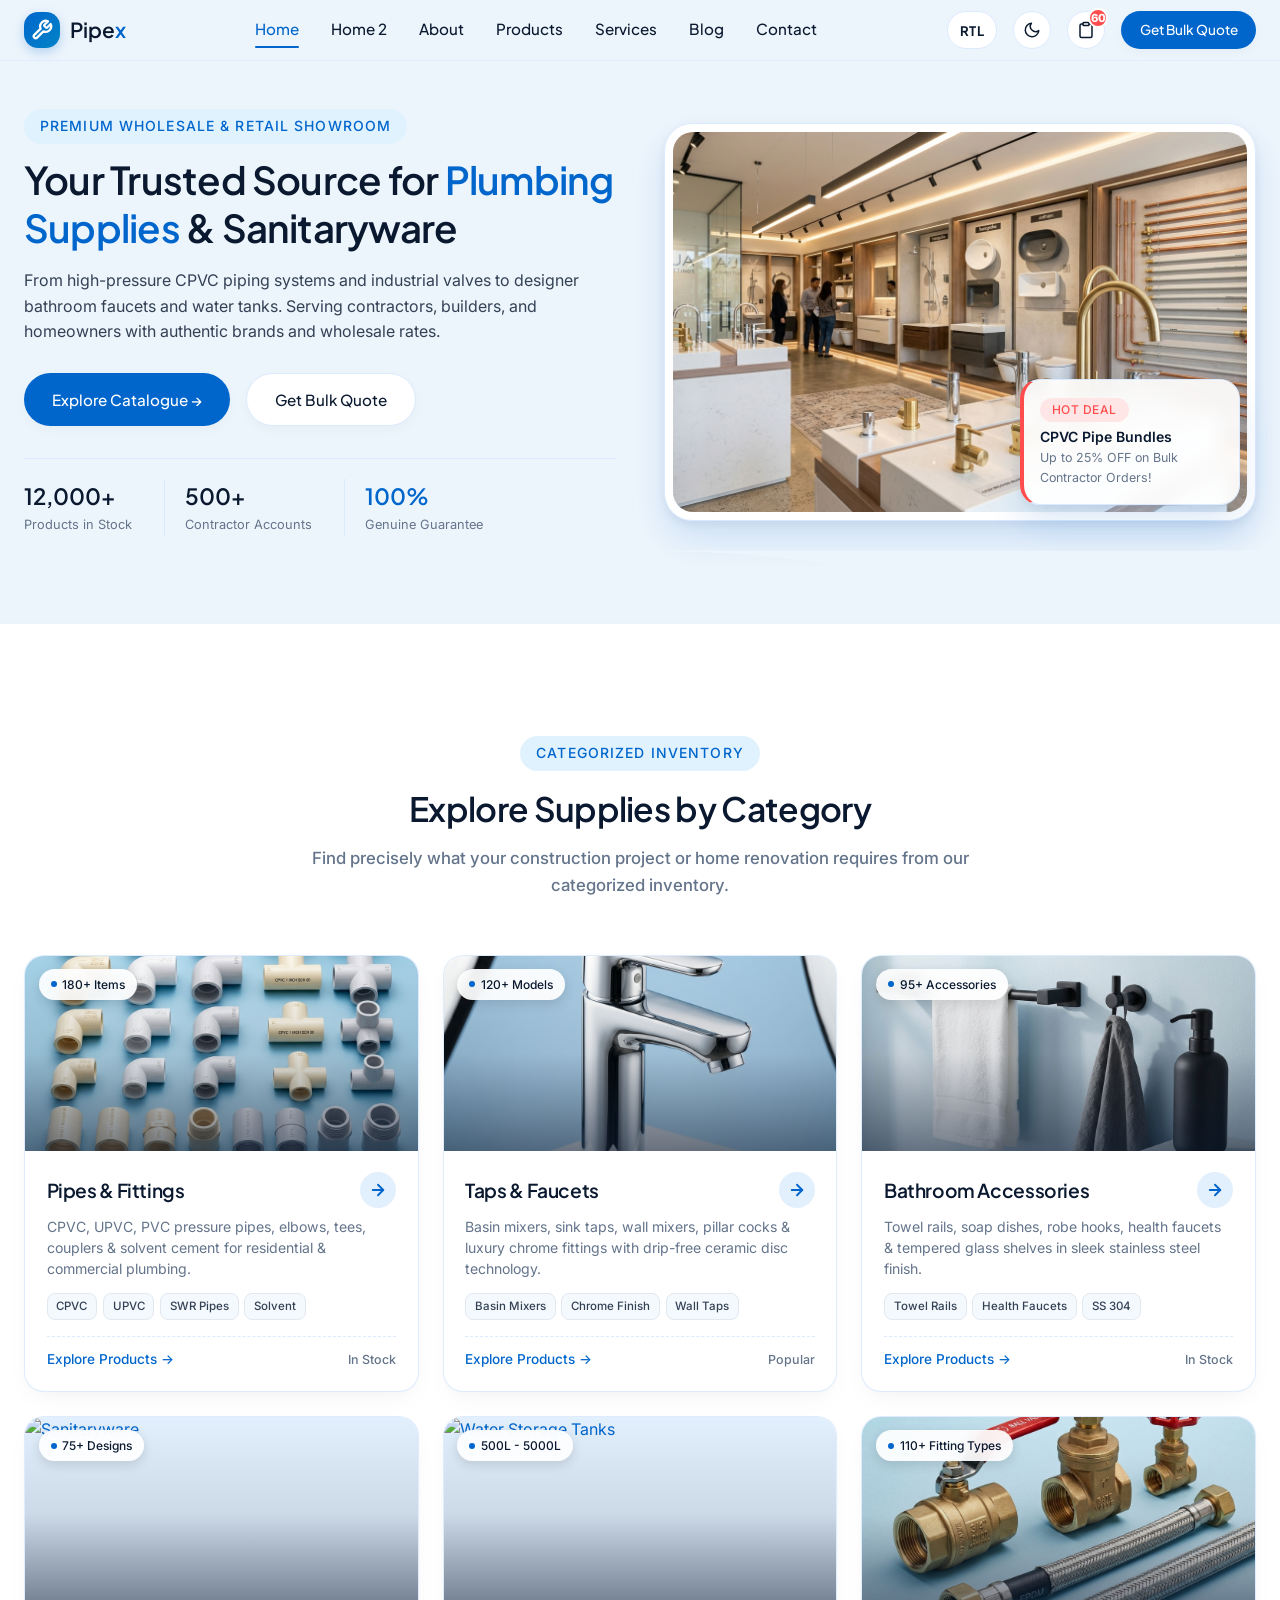
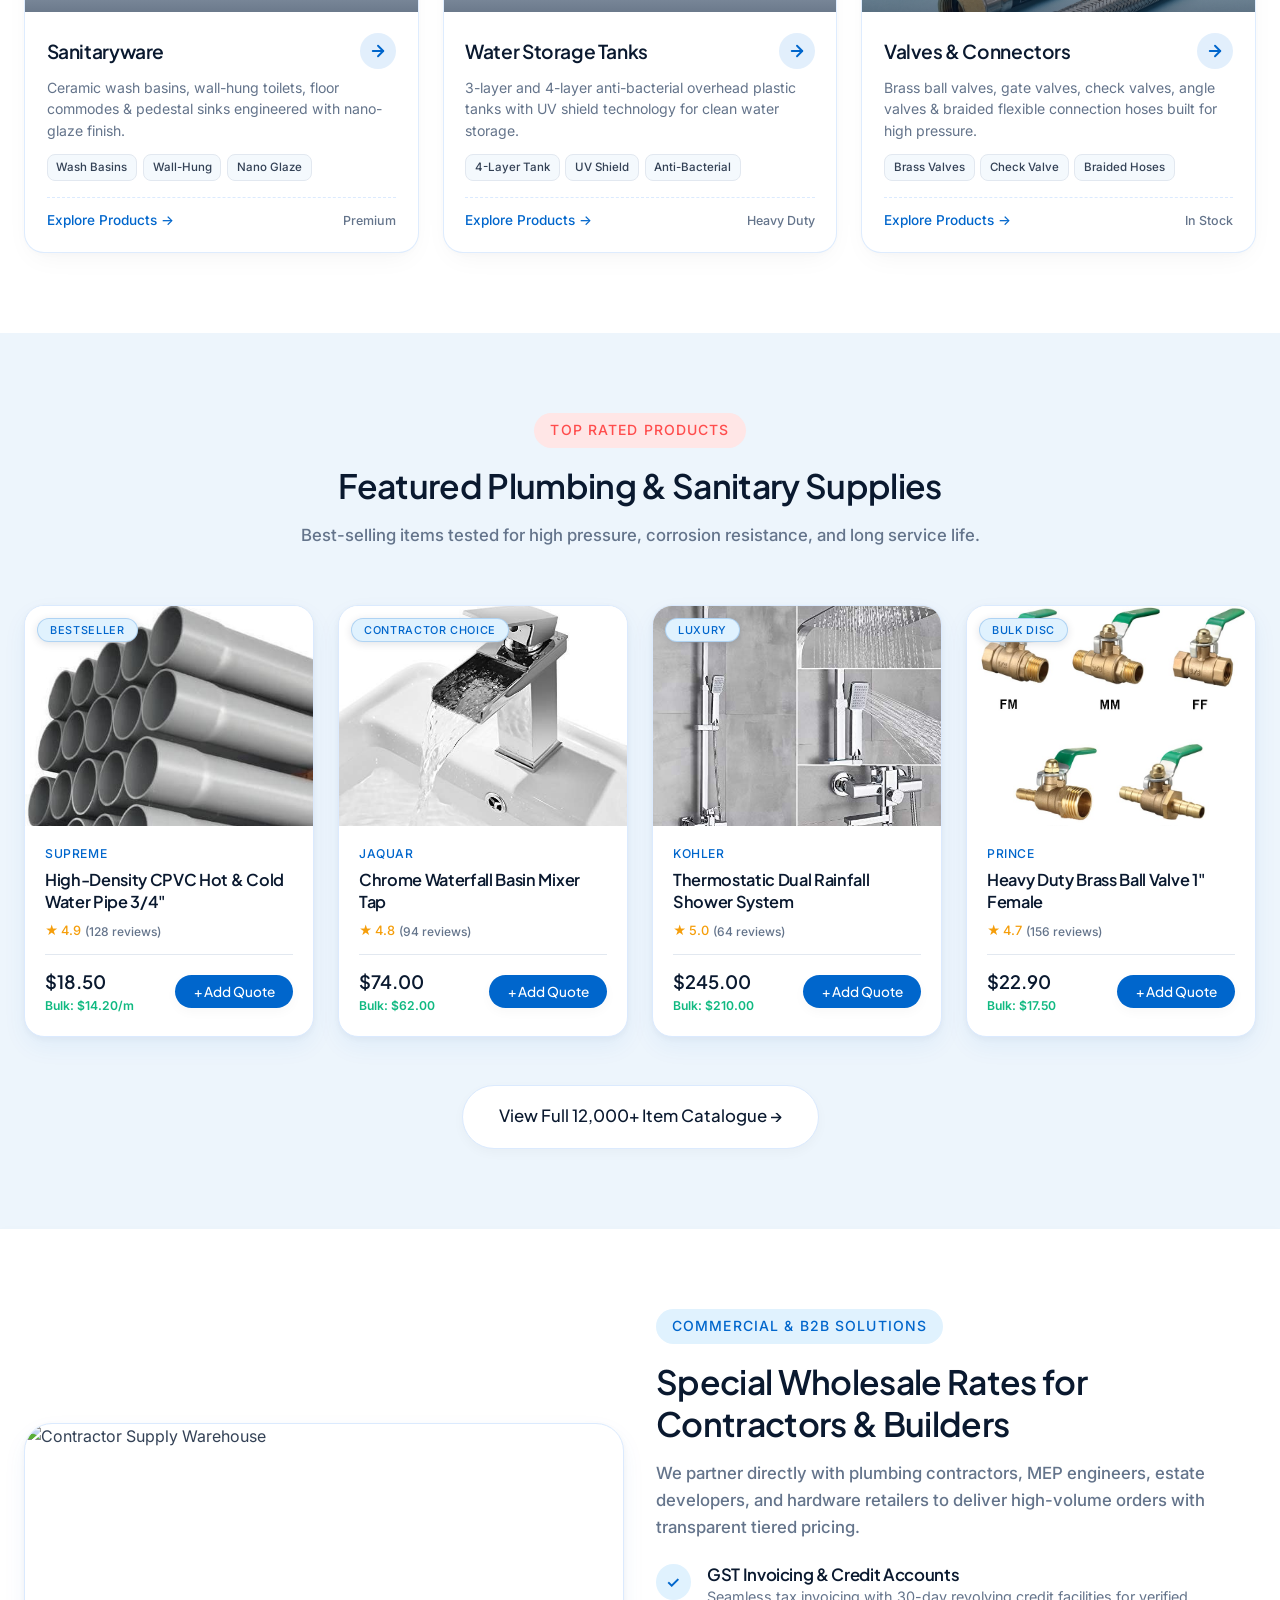
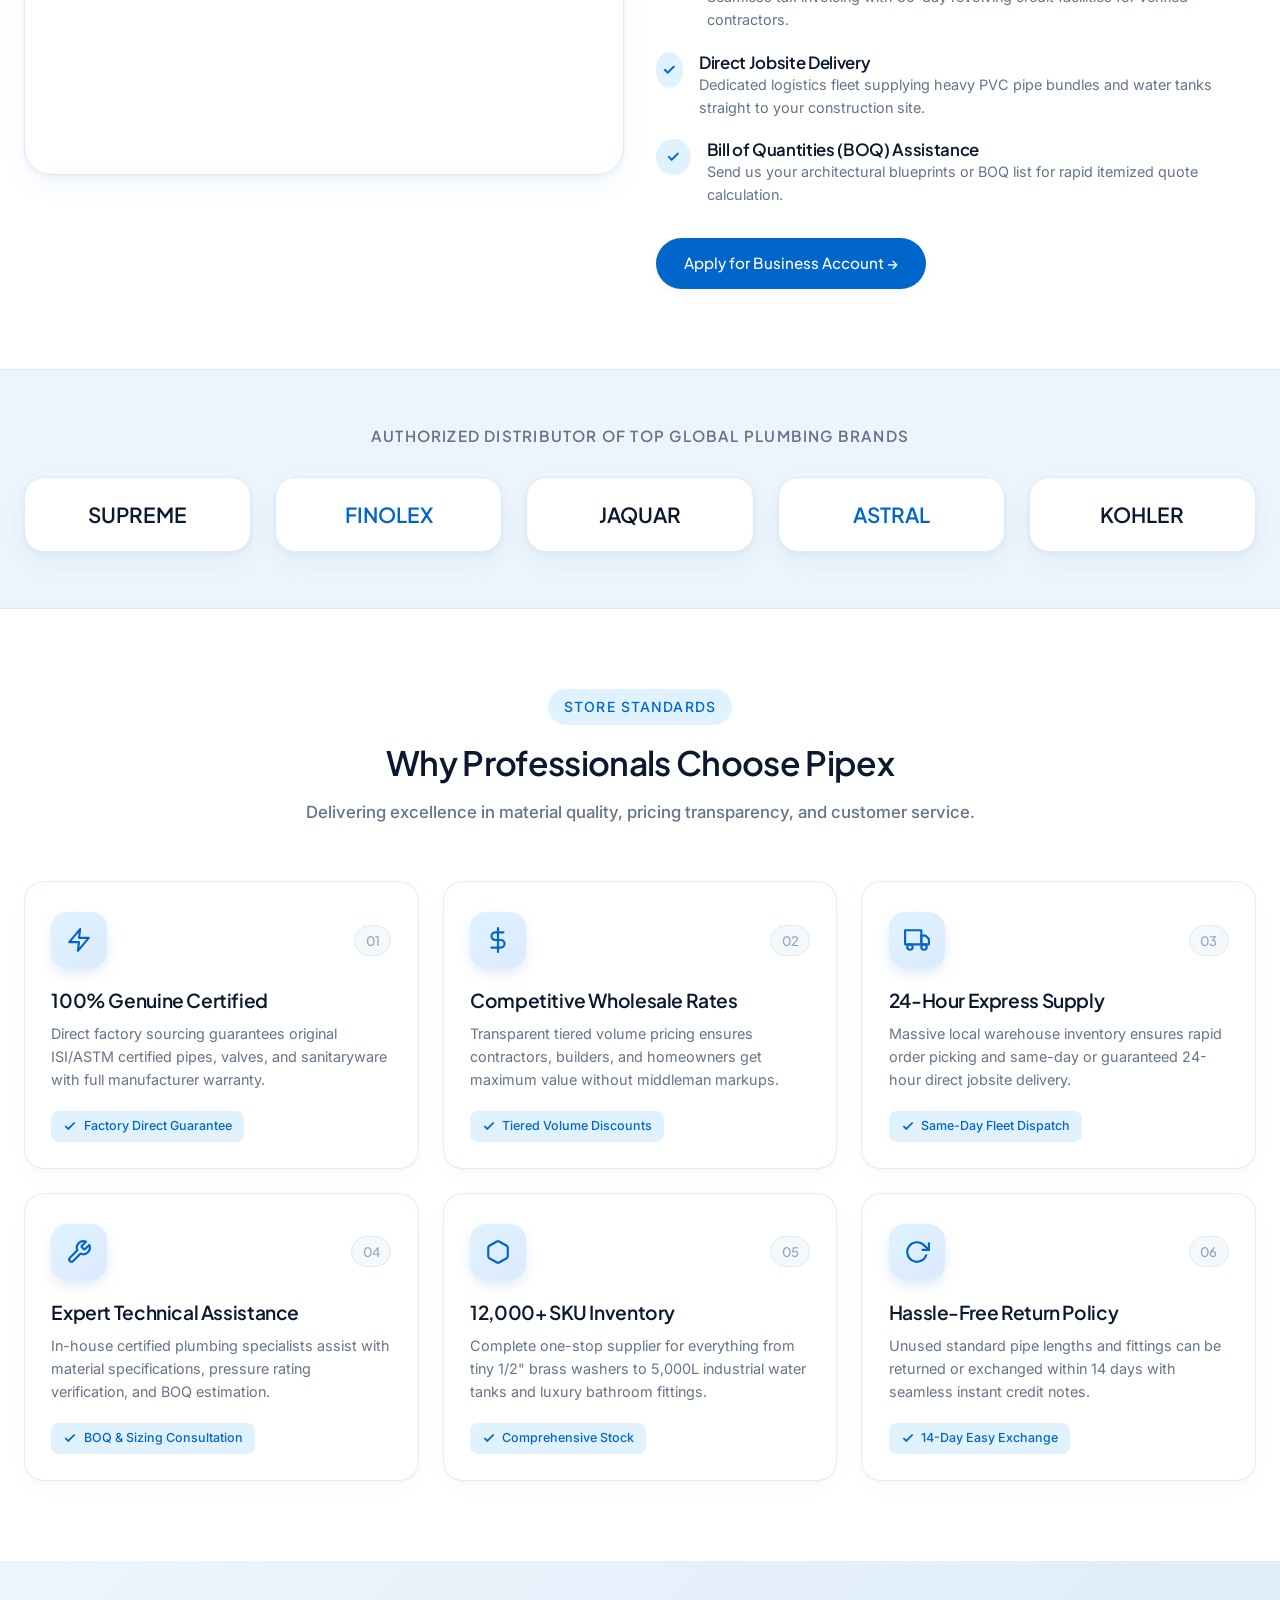
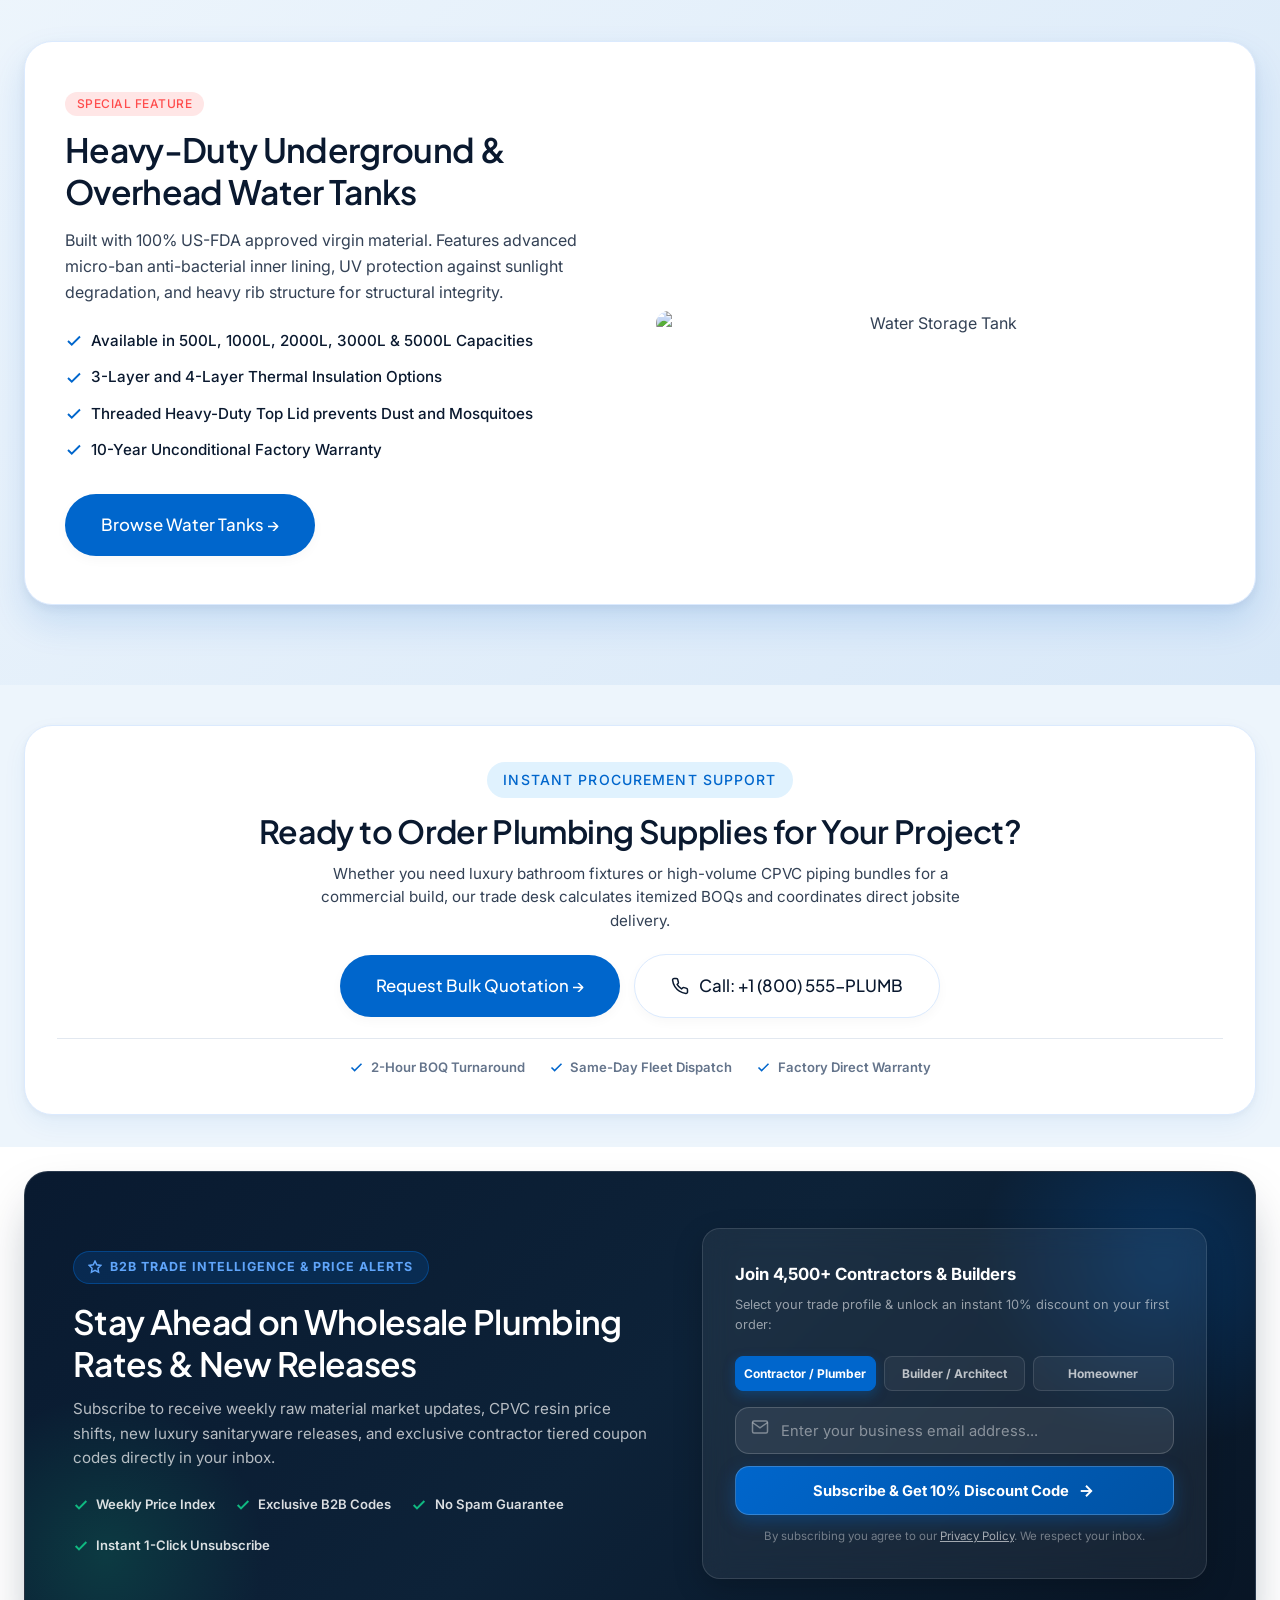
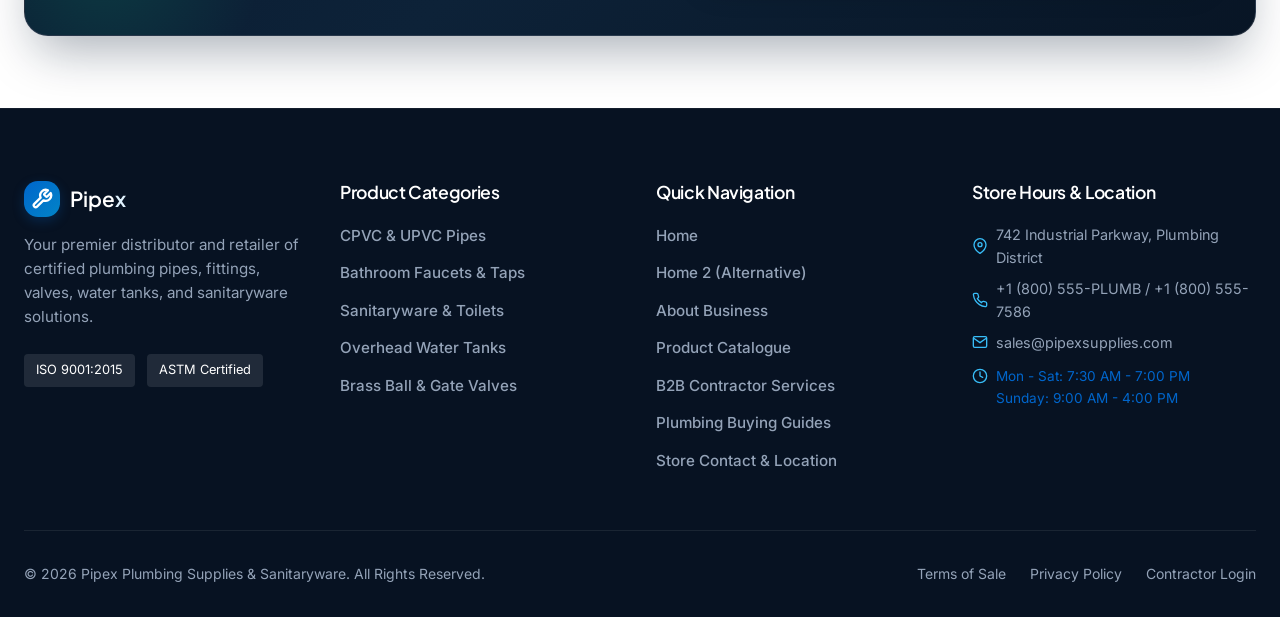
==== index.html @ ec82269e "final commit" ====
<!DOCTYPE html>
<html lang="en">

<head>
  <meta charset="UTF-8">
  <meta name="viewport" content="width=device-width, initial-scale=1.0">
  <title>Pipex | Premium Plumbing Supplies & Sanitary Fittings Store</title>
  <meta name="description"
    content="Leading wholesale and retail store for high-grade PVC/CPVC pipes, brass valves, bathroom taps, luxury sanitaryware, and water tanks. B2B contractor pricing available.">
  <link rel="icon" type="image/svg+xml" href="favicon.svg">
  <link rel="stylesheet" href="css/styles.css">
</head>

<body>

  <!-- Site Header -->
  <header class="site-header">
    <div class="container">
      <div class="header-inner">
        <a href="index.html" class="brand-logo">
          <div class="brand-icon">
            <svg width="22" height="22" viewBox="0 0 24 24" fill="none" stroke="currentColor" stroke-width="2.5"
              stroke-linecap="round" stroke-linejoin="round">
              <path
                d="M14.7 6.3a1 1 0 0 0 0 1.4l1.6 1.6a1 1 0 0 0 1.4 0l3.77-3.77a6 6 0 0 1-7.94 7.94l-6.91 6.91a2.12 2.12 0 0 1-3-3l6.91-6.91a6 6 0 0 1 7.94-7.94l-3.76 3.76z" />
            </svg>
          </div>
          <div>Pipe<span>x</span></div>
        </a>

        <ul class="nav-menu">
          <li><a href="index.html" class="nav-link active">Home</a></li>
          <li><a href="home2.html" class="nav-link">Home 2</a></li>
          <li><a href="about.html" class="nav-link">About</a></li>
          <li><a href="products.html" class="nav-link">Products</a></li>
          <li><a href="services.html" class="nav-link">Services</a></li>
          <li><a href="blog.html" class="nav-link">Blog</a></li>
          <li><a href="contact.html" class="nav-link">Contact</a></li>
        </ul>

        <div class="header-actions">
          <button class="action-btn rtl-toggle" title="Toggle RTL / LTR" aria-label="Toggle Direction">
            <span>RTL</span>
          </button>
          <button class="action-btn theme-toggle" title="Toggle Theme" aria-label="Toggle Dark/Light Mode">
            <svg width="18" height="18" viewBox="0 0 24 24" fill="none" stroke="currentColor" stroke-width="2"
              stroke-linecap="round" stroke-linejoin="round">
              <path d="M21 12.79A9 9 0 1 1 11.21 3 7 7 0 0 0 21 12.79z"></path>
            </svg>
          </button>
          <button class="action-btn cart-trigger" title="View Bulk Quote List">
            <svg width="18" height="18" viewBox="0 0 24 24" fill="none" stroke="currentColor" stroke-width="2"
              stroke-linecap="round" stroke-linejoin="round">
              <path d="M16 4h2a2 2 0 0 1 2 2v14a2 2 0 0 1-2 2H6a2 2 0 0 1-2-2V6a2 2 0 0 1 2-2h2" />
              <rect x="8" y="2" width="8" height="4" rx="1" ry="1" />
            </svg>
            <span class="cart-badge">0</span>
          </button>
          <a href="contact.html" class="btn btn-primary btn-sm">Get Bulk Quote</a>
          <button class="mobile-toggle" aria-label="Toggle Menu">☰</button>
        </div>
      </div>
    </div>
  </header>

  <!-- Mobile Drawer Navigation -->
  <div class="mobile-nav-drawer" id="mobile-drawer">
    <div style="display:flex; justify-content:space-between; align-items:center; margin-bottom: 1.5rem;">
      <a href="index.html" class="brand-logo">
        <div class="brand-icon">
          <svg width="22" height="22" viewBox="0 0 24 24" fill="none" stroke="currentColor" stroke-width="2.5"
            stroke-linecap="round" stroke-linejoin="round">
            <path
              d="M14.7 6.3a1 1 0 0 0 0 1.4l1.6 1.6a1 1 0 0 0 1.4 0l3.77-3.77a6 6 0 0 1-7.94 7.94l-6.91 6.91a2.12 2.12 0 0 1-3-3l6.91-6.91a6 6 0 0 1 7.94-7.94l-3.76 3.76z" />
          </svg>
        </div>
        <div>Pipe<span>x</span></div>
      </a>
      <button id="mobile-drawer-close" style="font-size: 1.5rem; color: var(--text-primary);">✕</button>
    </div>

    <!-- Mobile Drawer Actions: Cart & Bulk Quote CTA -->
    <div
      style="display:flex; flex-direction:column; gap:0.75rem; margin-bottom:1.5rem; padding-bottom:1.25rem; border-bottom:1px solid var(--border-color);">
      <button class="action-btn cart-trigger"
        style="width:100%; border-radius: var(--radius-md); height: 44px; display:flex; align-items:center; justify-content:center; gap:0.6rem; font-weight:700; background:var(--bg-surface-alt); border:1px solid var(--border-color); color:var(--text-primary);"
        title="View Bulk Quote List">
        <svg width="18" height="18" viewBox="0 0 24 24" fill="none" stroke="currentColor" stroke-width="2"
          stroke-linecap="round" stroke-linejoin="round">
          <path d="M16 4h2a2 2 0 0 1 2 2v14a2 2 0 0 1-2 2H6a2 2 0 0 1-2-2V6a2 2 0 0 1 2-2h2" />
          <rect x="8" y="2" width="8" height="4" rx="1" ry="1" />
        </svg>
        <span>Bulk Quote List</span>
        <span class="cart-badge" style="position:relative; top:auto; right:auto;">0</span>
      </button>
      <a href="contact.html" class="btn btn-primary" style="width:100%; text-align:center;">Get Bulk Quote</a>
    </div>

    <ul style="list-style:none; display:flex; flex-direction:column; gap: 1.25rem;">
      <li><a href="index.html" style="font-weight:700; color:var(--accent-blue); font-size: 1.1rem;">Home</a></li>
      <li><a href="home2.html" style="font-weight:600; color:var(--text-primary); font-size: 1.1rem;">Home 2</a></li>
      <li><a href="about.html" style="font-weight:600; color:var(--text-primary); font-size: 1.1rem;">About</a></li>
      <li><a href="products.html" style="font-weight:600; color:var(--text-primary); font-size: 1.1rem;">Products</a>
      </li>
      <li><a href="services.html" style="font-weight:600; color:var(--text-primary); font-size: 1.1rem;">Services</a>
      </li>
      <li><a href="blog.html" style="font-weight:600; color:var(--text-primary); font-size: 1.1rem;">Blog</a></li>
      <li><a href="contact.html" style="font-weight:600; color:var(--text-primary); font-size: 1.1rem;">Contact</a></li>
    </ul>
  </div>

  <main>
    <!-- SECTION 1: Professional Hero Section -->
    <section class="section-canvas section-padding hero-section" style="padding-top: 3rem; padding-bottom: 5.5rem;">
      <div class="container">
        <div class="grid grid-2 hero-grid items-center" style="gap: 3rem;">
          <div>
            <div class="section-subtitle" style="margin-bottom: 0.75rem;">
              Premium Wholesale & Retail Showroom
            </div>
            <h1 class="hero-title" style="margin-bottom: 1rem; color: var(--text-primary);">
              Your Trusted Source for <span style="color: var(--accent-blue);">Plumbing Supplies</span> & Sanitaryware
            </h1>
            <p class="hero-desc" style="margin-bottom: 1.75rem;">
              From high-pressure CPVC piping systems and industrial valves to designer bathroom faucets and water tanks.
              Serving contractors, builders, and homeowners with authentic brands and wholesale rates.
            </p>
            <div class="hero-actions flex gap-2 flex-wrap" style="margin-bottom: 2rem;">
              <a href="products.html" class="btn btn-primary">Explore Catalogue →</a>
              <a href="contact.html" class="btn btn-secondary">Get Bulk Quote</a>
            </div>
            <div class="flex gap-4"
              style="border-top: 1px solid var(--border-color); padding-top: 1.25rem; flex-wrap: wrap; align-items: flex-start;">
              <div>
                <div
                  style="font-family:var(--font-heading); font-size: 1.4rem; font-weight:800; color: var(--text-primary);">
                  12,000+</div>
                <div style="font-size: 0.8rem; color: var(--text-muted);">Products in Stock</div>
              </div>
              <div style="border-left: 1px solid var(--border-color); padding-left: 1.25rem;">
                <div
                  style="font-family:var(--font-heading); font-size: 1.4rem; font-weight:800; color: var(--text-primary);">
                  500+</div>
                <div style="font-size: 0.8rem; color: var(--text-muted);">Contractor Accounts</div>
              </div>
              <div style="border-left: 1px solid var(--border-color); padding-left: 1.25rem;">
                <div
                  style="font-family:var(--font-heading); font-size: 1.4rem; font-weight:800; color: var(--accent-blue);">
                  100%</div>
                <div style="font-size: 0.8rem; color: var(--text-muted);">Genuine Guarantee</div>
              </div>
            </div>
          </div>

          <div style="position:relative;">
            <div class="card"
              style="padding: 0.5rem; border-radius: var(--radius-xl); overflow:hidden; background: var(--bg-surface); box-shadow: var(--shadow-hover);">
              <img src="assets/images/hero_plumbing_showroom.jpg" alt="Premium Plumbing Supplies and Sanitary Showroom"
                style="border-radius: var(--radius-lg); width:100%; height: 380px; object-fit:cover;" />
            </div>
            <div class="card hero-deal-card"
              style="position:absolute; bottom: 1rem; right: 1rem; padding: 1rem; border-radius: var(--radius-lg); background: rgba(255, 255, 255, 0.92); backdrop-filter: blur(8px); max-width: 220px; box-shadow: var(--shadow-hover); border-left: 4px solid var(--accent-red);">
              <div class="badge badge-red" style="margin-bottom:0.25rem;">HOT DEAL</div>
              <div style="font-weight:800; font-size:0.88rem; color:var(--text-primary);">CPVC Pipe Bundles</div>
              <div style="font-size:0.78rem; color:var(--text-muted);">Up to 25% OFF on Bulk Contractor Orders!</div>
            </div>
          </div>
        </div>
      </div>
    </section>

    <!-- SECTION 2: Product Categories Grid -->
    <section class="section-white section-padding">
      <div class="wave-top">
        <svg viewBox="0 0 1200 120" preserveAspectRatio="none">
          <path
            d="M321.39,56.44c58-10.79,114.16-30.13,172-41.86,82.39-16.72,168.19-17.73,250.45-.39C823.78,31,906.67,72,985.66,92.83c70.05,18.48,146.53,26.09,214.34,3V0H0V27.35A600.21,600.21,0,0,0,321.39,56.44Z"
            fill="#edf5fc"></path>
        </svg>
      </div>

      <div class="container" style="padding-top: 2rem;">
        <div class="section-header">
          <div class="section-subtitle">Categorized Inventory</div>
          <h2 class="section-title">Explore Supplies by Category</h2>
          <p class="section-desc">Find precisely what your construction project or home renovation requires from our
            categorized inventory.</p>
        </div>

        <div class="grid grid-3 gap-3">
          <!-- Card 1: Pipes & Fittings -->
          <a href="products.html?category=pipes-fittings" class="category-card">
            <div class="category-img-box">
              <span class="category-badge"><span class="category-badge-dot"></span> 180+ Items</span>
              <img src="assets/images/cat_pipes_fittings.jpg" alt="Pipes & Fittings" />
              <div class="category-img-overlay"></div>
            </div>
            <div class="category-body">
              <div class="category-header-row">
                <h3 class="category-title">Pipes & Fittings</h3>
                <div class="category-action-btn">
                  <svg width="18" height="18" viewBox="0 0 24 24" fill="none" stroke="currentColor" stroke-width="2.5"
                    stroke-linecap="round" stroke-linejoin="round">
                    <line x1="5" y1="12" x2="19" y2="12"></line>
                    <polyline points="12 5 19 12 12 19"></polyline>
                  </svg>
                </div>
              </div>
              <p class="category-count">CPVC, UPVC, PVC pressure pipes, elbows, tees, couplers & solvent cement for
                residential & commercial plumbing.</p>
              <div class="category-tags">
                <span class="cat-tag">CPVC</span>
                <span class="cat-tag">UPVC</span>
                <span class="cat-tag">SWR Pipes</span>
                <span class="cat-tag">Solvent</span>
              </div>
              <div class="category-footer">
                <span class="cta-text">Explore Products &rarr;</span>
                <span style="font-weight: 500; font-size: 0.78rem; color: var(--text-muted);">In Stock</span>
              </div>
            </div>
          </a>

          <!-- Card 2: Taps & Faucets -->
          <a href="products.html?category=taps-faucets" class="category-card">
            <div class="category-img-box">
              <span class="category-badge"><span class="category-badge-dot"></span> 120+ Models</span>
              <img src="assets/images/cat_taps_faucets.jpg" alt="Taps & Faucets" />
              <div class="category-img-overlay"></div>
            </div>
            <div class="category-body">
              <div class="category-header-row">
                <h3 class="category-title">Taps & Faucets</h3>
                <div class="category-action-btn">
                  <svg width="18" height="18" viewBox="0 0 24 24" fill="none" stroke="currentColor" stroke-width="2.5"
                    stroke-linecap="round" stroke-linejoin="round">
                    <line x1="5" y1="12" x2="19" y2="12"></line>
                    <polyline points="12 5 19 12 12 19"></polyline>
                  </svg>
                </div>
              </div>
              <p class="category-count">Basin mixers, sink taps, wall mixers, pillar cocks & luxury chrome fittings with
                drip-free ceramic disc technology.</p>
              <div class="category-tags">
                <span class="cat-tag">Basin Mixers</span>
                <span class="cat-tag">Chrome Finish</span>
                <span class="cat-tag">Wall Taps</span>
              </div>
              <div class="category-footer">
                <span class="cta-text">Explore Products &rarr;</span>
                <span style="font-weight: 500; font-size: 0.78rem; color: var(--text-muted);">Popular</span>
              </div>
            </div>
          </a>

          <!-- Card 3: Bathroom Accessories -->
          <a href="products.html?category=bathroom-accessories" class="category-card">
            <div class="category-img-box">
              <span class="category-badge"><span class="category-badge-dot"></span> 95+ Accessories</span>
              <img src="assets/images/cat_bathroom_accessories.jpg" alt="Bathroom Accessories" />
              <div class="category-img-overlay"></div>
            </div>
            <div class="category-body">
              <div class="category-header-row">
                <h3 class="category-title">Bathroom Accessories</h3>
                <div class="category-action-btn">
                  <svg width="18" height="18" viewBox="0 0 24 24" fill="none" stroke="currentColor" stroke-width="2.5"
                    stroke-linecap="round" stroke-linejoin="round">
                    <line x1="5" y1="12" x2="19" y2="12"></line>
                    <polyline points="12 5 19 12 12 19"></polyline>
                  </svg>
                </div>
              </div>
              <p class="category-count">Towel rails, soap dishes, robe hooks, health faucets & tempered glass shelves in
                sleek stainless steel finish.</p>
              <div class="category-tags">
                <span class="cat-tag">Towel Rails</span>
                <span class="cat-tag">Health Faucets</span>
                <span class="cat-tag">SS 304</span>
              </div>
              <div class="category-footer">
                <span class="cta-text">Explore Products &rarr;</span>
                <span style="font-weight: 500; font-size: 0.78rem; color: var(--text-muted);">In Stock</span>
              </div>
            </div>
          </a>

          <!-- Card 4: Sanitaryware -->
          <a href="products.html?category=sanitaryware" class="category-card">
            <div class="category-img-box">
              <span class="category-badge"><span class="category-badge-dot"></span> 75+ Designs</span>
              <img src="https://images.unsplash.com/photo-1584622650111-993a426fbf0a?auto=format&fit=crop&w=600&q=80"
                alt="Sanitaryware" />
              <div class="category-img-overlay"></div>
            </div>
            <div class="category-body">
              <div class="category-header-row">
                <h3 class="category-title">Sanitaryware</h3>
                <div class="category-action-btn">
                  <svg width="18" height="18" viewBox="0 0 24 24" fill="none" stroke="currentColor" stroke-width="2.5"
                    stroke-linecap="round" stroke-linejoin="round">
                    <line x1="5" y1="12" x2="19" y2="12"></line>
                    <polyline points="12 5 19 12 12 19"></polyline>
                  </svg>
                </div>
              </div>
              <p class="category-count">Ceramic wash basins, wall-hung toilets, floor commodes & pedestal sinks
                engineered with nano-glaze finish.</p>
              <div class="category-tags">
                <span class="cat-tag">Wash Basins</span>
                <span class="cat-tag">Wall-Hung</span>
                <span class="cat-tag">Nano Glaze</span>
              </div>
              <div class="category-footer">
                <span class="cta-text">Explore Products &rarr;</span>
                <span style="font-weight: 500; font-size: 0.78rem; color: var(--text-muted);">Premium</span>
              </div>
            </div>
          </a>

          <!-- Card 5: Water Storage Tanks -->
          <a href="products.html?category=water-storage" class="category-card">
            <div class="category-img-box">
              <span class="category-badge"><span class="category-badge-dot"></span> 500L - 5000L</span>
              <img src="https://images.unsplash.com/photo-1542013936693-884638332954?auto=format&fit=crop&w=600&q=80"
                alt="Water Storage Tanks" />
              <div class="category-img-overlay"></div>
            </div>
            <div class="category-body">
              <div class="category-header-row">
                <h3 class="category-title">Water Storage Tanks</h3>
                <div class="category-action-btn">
                  <svg width="18" height="18" viewBox="0 0 24 24" fill="none" stroke="currentColor" stroke-width="2.5"
                    stroke-linecap="round" stroke-linejoin="round">
                    <line x1="5" y1="12" x2="19" y2="12"></line>
                    <polyline points="12 5 19 12 12 19"></polyline>
                  </svg>
                </div>
              </div>
              <p class="category-count">3-layer and 4-layer anti-bacterial overhead plastic tanks with UV shield
                technology for clean water storage.</p>
              <div class="category-tags">
                <span class="cat-tag">4-Layer Tank</span>
                <span class="cat-tag">UV Shield</span>
                <span class="cat-tag">Anti-Bacterial</span>
              </div>
              <div class="category-footer">
                <span class="cta-text">Explore Products &rarr;</span>
                <span style="font-weight: 500; font-size: 0.78rem; color: var(--text-muted);">Heavy Duty</span>
              </div>
            </div>
          </a>

          <!-- Card 6: Valves & Connectors -->
          <a href="products.html?category=valves-connectors" class="category-card">
            <div class="category-img-box">
              <span class="category-badge"><span class="category-badge-dot"></span> 110+ Fitting Types</span>
              <img src="assets/images/cat_valves_connectors.jpg" alt="Valves & Connectors" />
              <div class="category-img-overlay"></div>
            </div>
            <div class="category-body">
              <div class="category-header-row">
                <h3 class="category-title">Valves & Connectors</h3>
                <div class="category-action-btn">
                  <svg width="18" height="18" viewBox="0 0 24 24" fill="none" stroke="currentColor" stroke-width="2.5"
                    stroke-linecap="round" stroke-linejoin="round">
                    <line x1="5" y1="12" x2="19" y2="12"></line>
                    <polyline points="12 5 19 12 12 19"></polyline>
                  </svg>
                </div>
              </div>
              <p class="category-count">Brass ball valves, gate valves, check valves, angle valves & braided flexible
                connection hoses built for high pressure.</p>
              <div class="category-tags">
                <span class="cat-tag">Brass Valves</span>
                <span class="cat-tag">Check Valve</span>
                <span class="cat-tag">Braided Hoses</span>
              </div>
              <div class="category-footer">
                <span class="cta-text">Explore Products &rarr;</span>
                <span style="font-weight: 500; font-size: 0.78rem; color: var(--text-muted);">In Stock</span>
              </div>
            </div>
          </a>
        </div>
      </div>
    </section>

    <!-- SECTION 3: Featured Products Section -->
    <section class="section-canvas section-padding">
      <div class="container">
        <div class="section-header">
          <div class="section-subtitle section-subtitle-red">Top Rated Products</div>
          <h2 class="section-title">Featured Plumbing & Sanitary Supplies</h2>
          <p class="section-desc">Best-selling items tested for high pressure, corrosion resistance, and long service
            life.</p>
        </div>

        <div class="grid grid-4 gap-3">
          <!-- Card 1 -->
          <div class="product-card">
            <div class="product-img-wrap">
              <div class="product-badges">
                <span class="badge badge-secondary">Bestseller</span>
              </div>
              <img src="assets/images/High-Density CPVC Hot & Cold Water Pipe.jpg"
                alt="High-Density CPVC Hot & Cold Water Pipe" />
              <div class="product-actions-floating">
                <button class="action-btn" onclick="openQuickView('prod-001')" title="Quick View"
                  aria-label="Quick View">
                  <svg width="18" height="18" viewBox="0 0 24 24" fill="none" stroke="currentColor" stroke-width="2"
                    stroke-linecap="round" stroke-linejoin="round">
                    <path d="M1 12s4-8 11-8 11 8 11 8-4 8-11 8-11-8-11-8z" />
                    <circle cx="12" cy="12" r="3" />
                  </svg>
                </button>
              </div>
            </div>
            <div class="product-content">
              <div class="product-brand">Supreme</div>
              <h4 class="product-name">High-Density CPVC Hot & Cold Water Pipe 3/4"</h4>
              <div class="product-rating">★ 4.9 <span style="color:var(--text-muted); font-size:0.75rem;">(128
                  reviews)</span></div>
              <div class="product-price-wrap">
                <div class="product-price">
                  <span class="price-main">$18.50</span>
                  <span class="price-bulk">Bulk: $14.20/m</span>
                </div>
                <button class="btn btn-primary btn-sm" onclick="addToQuoteCart('prod-001', 10)">+ Add Quote</button>
              </div>
            </div>
          </div>

          <!-- Card 2 -->
          <div class="product-card">
            <div class="product-img-wrap">
              <div class="product-badges">
                <span class="badge badge-secondary">Contractor Choice</span>
              </div>
              <img src="assets/images/Chrome Waterfall Basin Mixer Tap.jpg" alt="Basin Faucet" />
              <div class="product-actions-floating">
                <button class="action-btn" onclick="openQuickView('prod-002')" title="Quick View"
                  aria-label="Quick View">
                  <svg width="18" height="18" viewBox="0 0 24 24" fill="none" stroke="currentColor" stroke-width="2"
                    stroke-linecap="round" stroke-linejoin="round">
                    <path d="M1 12s4-8 11-8 11 8 11 8-4 8-11 8-11-8-11-8z" />
                    <circle cx="12" cy="12" r="3" />
                  </svg>
                </button>
              </div>
            </div>
            <div class="product-content">
              <div class="product-brand">Jaquar</div>
              <h4 class="product-name">Chrome Waterfall Basin Mixer Tap</h4>
              <div class="product-rating">★ 4.8 <span style="color:var(--text-muted); font-size:0.75rem;">(94
                  reviews)</span></div>
              <div class="product-price-wrap">
                <div class="product-price">
                  <span class="price-main">$74.00</span>
                  <span class="price-bulk">Bulk: $62.00</span>
                </div>
                <button class="btn btn-primary btn-sm" onclick="addToQuoteCart('prod-002', 1)">+ Add Quote</button>
              </div>
            </div>
          </div>

          <!-- Card 3 -->
          <div class="product-card">
            <div class="product-img-wrap">
              <div class="product-badges">
                <span class="badge badge-secondary">Luxury</span>
              </div>
              <img src="assets/images/Thermostatic Dual Rainfall Shower System.jpg" alt="Shower System" />
              <div class="product-actions-floating">
                <button class="action-btn" onclick="openQuickView('prod-003')" title="Quick View"
                  aria-label="Quick View">
                  <svg width="18" height="18" viewBox="0 0 24 24" fill="none" stroke="currentColor" stroke-width="2"
                    stroke-linecap="round" stroke-linejoin="round">
                    <path d="M1 12s4-8 11-8 11 8 11 8-4 8-11 8-11-8-11-8z" />
                    <circle cx="12" cy="12" r="3" />
                  </svg>
                </button>
              </div>
            </div>
            <div class="product-content">
              <div class="product-brand">Kohler</div>
              <h4 class="product-name">Thermostatic Dual Rainfall Shower System</h4>
              <div class="product-rating">★ 5.0 <span style="color:var(--text-muted); font-size:0.75rem;">(64
                  reviews)</span></div>
              <div class="product-price-wrap">
                <div class="product-price">
                  <span class="price-main">$245.00</span>
                  <span class="price-bulk">Bulk: $210.00</span>
                </div>
                <button class="btn btn-primary btn-sm" onclick="addToQuoteCart('prod-003', 1)">+ Add Quote</button>
              </div>
            </div>
          </div>

          <!-- Card 4 -->
          <div class="product-card">
            <div class="product-img-wrap">
              <div class="product-badges">
                <span class="badge badge-secondary">Bulk Disc</span>
              </div>
              <img src="assets/images/Heavy Duty Brass Ball Valve 1 Female Thread.jpg" alt="Brass Valve" />
              <div class="product-actions-floating">
                <button class="action-btn" onclick="openQuickView('prod-004')" title="Quick View"
                  aria-label="Quick View">
                  <svg width="18" height="18" viewBox="0 0 24 24" fill="none" stroke="currentColor" stroke-width="2"
                    stroke-linecap="round" stroke-linejoin="round">
                    <path d="M1 12s4-8 11-8 11 8 11 8-4 8-11 8-11-8-11-8z" />
                    <circle cx="12" cy="12" r="3" />
                  </svg>
                </button>
              </div>
            </div>
            <div class="product-content">
              <div class="product-brand">Prince</div>
              <h4 class="product-name">Heavy Duty Brass Ball Valve 1" Female</h4>
              <div class="product-rating">★ 4.7 <span style="color:var(--text-muted); font-size:0.75rem;">(156
                  reviews)</span></div>
              <div class="product-price-wrap">
                <div class="product-price">
                  <span class="price-main">$22.90</span>
                  <span class="price-bulk">Bulk: $17.50</span>
                </div>
                <button class="btn btn-primary btn-sm" onclick="addToQuoteCart('prod-004', 5)">+ Add Quote</button>
              </div>
            </div>
          </div>
        </div>

        <div style="text-align:center; margin-top: 3rem;">
          <a href="products.html" class="btn btn-secondary btn-lg">View Full 12,000+ Item Catalogue →</a>
        </div>
      </div>
    </section>

    <!-- SECTION 4: B2B Contractor Section -->
    <section class="section-white section-padding">
      <div class="container">
        <div class="grid grid-2 items-center gap-4">
          <div>
            <div class="card" style="padding:0; overflow:hidden; border-radius:var(--radius-xl);">
              <img src="https://images.unsplash.com/photo-1586528116311-ad8dd3c8310d?auto=format&fit=crop&w=800&q=80"
                alt="Contractor Supply Warehouse" style="width:100%; height: 350px; object-fit:cover;" />
            </div>
          </div>

          <div>
            <div class="section-subtitle">Commercial & B2B Solutions</div>
            <h2 class="section-title">Special Wholesale Rates for Contractors & Builders</h2>
            <p class="section-desc" style="margin-bottom: 1.5rem;">
              We partner directly with plumbing contractors, MEP engineers, estate developers, and hardware retailers to
              deliver high-volume orders with transparent tiered pricing.
            </p>

            <div style="display:flex; flex-direction:column; gap: 1.25rem; margin-bottom: 2rem;">
              <div style="display:flex; gap: 1rem; align-items:flex-start;">
                <div
                  style="width:36px; height:36px; border-radius:50%; background:var(--accent-blue-light); color:var(--accent-blue); display:flex; align-items:center; justify-content:center; font-weight:800;">
                  ✓</div>
                <div>
                  <h4 style="font-size:1.05rem; color:var(--text-primary);">GST Invoicing & Credit Accounts</h4>
                  <p style="font-size:0.9rem; color:var(--text-muted);">Seamless tax invoicing with 30-day revolving
                    credit facilities for verified contractors.</p>
                </div>
              </div>

              <div style="display:flex; gap: 1rem; align-items:flex-start;">
                <div
                  style="width:36px; height:36px; border-radius:50%; background:var(--accent-blue-light); color:var(--accent-blue); display:flex; align-items:center; justify-content:center; font-weight:800;">
                  ✓</div>
                <div>
                  <h4 style="font-size:1.05rem; color:var(--text-primary);">Direct Jobsite Delivery</h4>
                  <p style="font-size:0.9rem; color:var(--text-muted);">Dedicated logistics fleet supplying heavy PVC
                    pipe bundles and water tanks straight to your construction site.</p>
                </div>
              </div>

              <div style="display:flex; gap: 1rem; align-items:flex-start;">
                <div
                  style="width:36px; height:36px; border-radius:50%; background:var(--accent-blue-light); color:var(--accent-blue); display:flex; align-items:center; justify-content:center; font-weight:800;">
                  ✓</div>
                <div>
                  <h4 style="font-size:1.05rem; color:var(--text-primary);">Bill of Quantities (BOQ) Assistance</h4>
                  <p style="font-size:0.9rem; color:var(--text-muted);">Send us your architectural blueprints or BOQ
                    list for rapid itemized quote calculation.</p>
                </div>
              </div>
            </div>

            <a href="services.html" class="btn btn-primary">Apply for Business Account →</a>
          </div>
        </div>
      </div>
    </section>

    <!-- SECTION 5: Trusted Brands Section -->
    <section class="section-canvas section-padding-sm"
      style="border-top: 1px solid var(--border-color); border-bottom: 1px solid var(--border-color);">
      <div class="container">
        <div style="text-align:center; margin-bottom: 2rem;">
          <h4 style="color: var(--text-muted); font-size: 0.95rem; text-transform: uppercase; letter-spacing: 0.08em;">
            Authorized Distributor of Top Global Plumbing Brands</h4>
        </div>
        <div class="grid grid-5 gap-3 items-center" style="text-align:center;">
          <div class="card"
            style="padding: 1.25rem; font-family:var(--font-heading); font-weight:800; font-size: 1.3rem; color:var(--text-primary);">
            SUPREME</div>
          <div class="card"
            style="padding: 1.25rem; font-family:var(--font-heading); font-weight:800; font-size: 1.3rem; color:var(--accent-blue);">
            FINOLEX</div>
          <div class="card"
            style="padding: 1.25rem; font-family:var(--font-heading); font-weight:800; font-size: 1.3rem; color:var(--text-primary);">
            JAQUAR</div>
          <div class="card"
            style="padding: 1.25rem; font-family:var(--font-heading); font-weight:800; font-size: 1.3rem; color:var(--accent-blue);">
            ASTRAL</div>
          <div class="card"
            style="padding: 1.25rem; font-family:var(--font-heading); font-weight:800; font-size: 1.3rem; color:var(--text-primary);">
            KOHLER</div>
        </div>
      </div>
    </section>

    <!-- SECTION 6: Why Choose Us Section -->
    <section class="section-white section-padding">
      <div class="container">
        <div class="section-header">
          <div class="section-subtitle">Store Standards</div>
          <h2 class="section-title">Why Professionals Choose Pipex</h2>
          <p class="section-desc">Delivering excellence in material quality, pricing transparency, and customer service.
          </p>
        </div>

        <div class="grid grid-3 gap-3">
          <!-- Card 1 -->
          <div class="feature-card">
            <div class="feature-header">
              <div class="feature-icon-box">
                <svg width="26" height="26" viewBox="0 0 24 24" fill="none" stroke="currentColor" stroke-width="2"
                  stroke-linecap="round" stroke-linejoin="round">
                  <polygon points="13 2 3 14 12 14 11 22 21 10 12 10 13 2"></polygon>
                </svg>
              </div>
              <span class="feature-num-tag">01</span>
            </div>
            <h3 class="feature-title">100% Genuine Certified</h3>
            <p class="feature-desc">Direct factory sourcing guarantees original ISI/ASTM certified pipes, valves, and
              sanitaryware with full manufacturer warranty.</p>
            <div class="feature-chip">
              <svg width="14" height="14" viewBox="0 0 24 24" fill="none" stroke="currentColor" stroke-width="3">
                <polyline points="20 6 9 17 4 12"></polyline>
              </svg>
              Factory Direct Guarantee
            </div>
          </div>

          <!-- Card 2 -->
          <div class="feature-card">
            <div class="feature-header">
              <div class="feature-icon-box">
                <svg width="26" height="26" viewBox="0 0 24 24" fill="none" stroke="currentColor" stroke-width="2"
                  stroke-linecap="round" stroke-linejoin="round">
                  <line x1="12" y1="1" x2="12" y2="23" />
                  <path d="M17 5H9.5a3.5 3.5 0 0 0 0 7h5a3.5 3.5 0 0 1 0 7H6" />
                </svg>
              </div>
              <span class="feature-num-tag">02</span>
            </div>
            <h3 class="feature-title">Competitive Wholesale Rates</h3>
            <p class="feature-desc">Transparent tiered volume pricing ensures contractors, builders, and homeowners get
              maximum value without middleman markups.</p>
            <div class="feature-chip">
              <svg width="14" height="14" viewBox="0 0 24 24" fill="none" stroke="currentColor" stroke-width="3">
                <polyline points="20 6 9 17 4 12"></polyline>
              </svg>
              Tiered Volume Discounts
            </div>
          </div>

          <!-- Card 3 -->
          <div class="feature-card">
            <div class="feature-header">
              <div class="feature-icon-box">
                <svg width="26" height="26" viewBox="0 0 24 24" fill="none" stroke="currentColor" stroke-width="2"
                  stroke-linecap="round" stroke-linejoin="round">
                  <rect x="1" y="3" width="15" height="13" />
                  <polygon points="16 8 20 8 23 11 23 16 16 16 16 8" />
                  <circle cx="5.5" cy="18.5" r="2.5" />
                  <circle cx="18.5" cy="18.5" r="2.5" />
                </svg>
              </div>
              <span class="feature-num-tag">03</span>
            </div>
            <h3 class="feature-title">24-Hour Express Supply</h3>
            <p class="feature-desc">Massive local warehouse inventory ensures rapid order picking and same-day or
              guaranteed 24-hour direct jobsite delivery.</p>
            <div class="feature-chip">
              <svg width="14" height="14" viewBox="0 0 24 24" fill="none" stroke="currentColor" stroke-width="3">
                <polyline points="20 6 9 17 4 12"></polyline>
              </svg>
              Same-Day Fleet Dispatch
            </div>
          </div>

          <!-- Card 4 -->
          <div class="feature-card">
            <div class="feature-header">
              <div class="feature-icon-box">
                <svg width="26" height="26" viewBox="0 0 24 24" fill="none" stroke="currentColor" stroke-width="2"
                  stroke-linecap="round" stroke-linejoin="round">
                  <path
                    d="M14.7 6.3a1 1 0 0 0 0 1.4l1.6 1.6a1 1 0 0 0 1.4 0l3.77-3.77a6 6 0 0 1-7.94 7.94l-6.91 6.91a2.12 2.12 0 0 1-3-3l6.91-6.91a6 6 0 0 1 7.94-7.94l-3.76 3.76z" />
                </svg>
              </div>
              <span class="feature-num-tag">04</span>
            </div>
            <h3 class="feature-title">Expert Technical Assistance</h3>
            <p class="feature-desc">In-house certified plumbing specialists assist with material specifications,
              pressure rating verification, and BOQ estimation.</p>
            <div class="feature-chip">
              <svg width="14" height="14" viewBox="0 0 24 24" fill="none" stroke="currentColor" stroke-width="3">
                <polyline points="20 6 9 17 4 12"></polyline>
              </svg>
              BOQ & Sizing Consultation
            </div>
          </div>

          <!-- Card 5 -->
          <div class="feature-card">
            <div class="feature-header">
              <div class="feature-icon-box">
                <svg width="26" height="26" viewBox="0 0 24 24" fill="none" stroke="currentColor" stroke-width="2"
                  stroke-linecap="round" stroke-linejoin="round">
                  <path
                    d="M21 16V8a2 2 0 0 0-1-1.73l-7-4a2 2 0 0 0-2 0l-7 4A2 2 0 0 0 3 8v8a2 2 0 0 0 1 1.73l7 4a2 2 0 0 0 2 0l7-4A2 2 0 0 0 21 16z" />
                </svg>
              </div>
              <span class="feature-num-tag">05</span>
            </div>
            <h3 class="feature-title">12,000+ SKU Inventory</h3>
            <p class="feature-desc">Complete one-stop supplier for everything from tiny 1/2" brass washers to 5,000L
              industrial water tanks and luxury bathroom fittings.</p>
            <div class="feature-chip">
              <svg width="14" height="14" viewBox="0 0 24 24" fill="none" stroke="currentColor" stroke-width="3">
                <polyline points="20 6 9 17 4 12"></polyline>
              </svg>
              Comprehensive Stock
            </div>
          </div>

          <!-- Card 6 -->
          <div class="feature-card">
            <div class="feature-header">
              <div class="feature-icon-box">
                <svg width="26" height="26" viewBox="0 0 24 24" fill="none" stroke="currentColor" stroke-width="2"
                  stroke-linecap="round" stroke-linejoin="round">
                  <polyline points="23 4 23 10 17 10" />
                  <path d="M20.49 15a9 9 0 1 1-2.12-9.36L23 10" />
                </svg>
              </div>
              <span class="feature-num-tag">06</span>
            </div>
            <h3 class="feature-title">Hassle-Free Return Policy</h3>
            <p class="feature-desc">Unused standard pipe lengths and fittings can be returned or exchanged within 14
              days with seamless instant credit notes.</p>
            <div class="feature-chip">
              <svg width="14" height="14" viewBox="0 0 24 24" fill="none" stroke="currentColor" stroke-width="3">
                <polyline points="20 6 9 17 4 12"></polyline>
              </svg>
              14-Day Easy Exchange
            </div>
          </div>
        </div>
      </div>
    </section>

    <!-- SECTION 7: Water Storage & Heavy Solutions Section -->
    <section class="section-canvas water-tank-gradient-section section-padding">
      <div class="container">
        <div class="card"
          style="padding: 3rem 2.5rem; background: var(--bg-surface); border-radius: var(--radius-xl); box-shadow: var(--shadow-hover);">
          <div class="grid grid-2 items-center gap-4">
            <div>
              <div class="badge badge-red" style="margin-bottom:0.75rem;">SPECIAL FEATURE</div>
              <h2 class="section-title" style="color:var(--text-primary); margin-bottom:1rem; text-align:left;">
                Heavy-Duty Underground & Overhead Water Tanks</h2>
              <p style="font-size:1rem; color:var(--text-secondary); margin-bottom:1.5rem;">
                Built with 100% US-FDA approved virgin material. Features advanced micro-ban anti-bacterial inner
                lining, UV protection against sunlight degradation, and heavy rib structure for structural integrity.
              </p>
              <ul
                style="list-style:none; display:flex; flex-direction:column; gap:0.75rem; margin-bottom:2rem; font-size:0.95rem; font-weight:600; color:var(--text-primary);">
                <li style="display:flex; align-items:center; gap:0.5rem;"><svg width="18" height="18"
                    viewBox="0 0 24 24" fill="none" stroke="var(--accent-blue)" stroke-width="2.5">
                    <polyline points="20 6 9 17 4 12" />
                  </svg> Available in 500L, 1000L, 2000L, 3000L & 5000L Capacities</li>
                <li style="display:flex; align-items:center; gap:0.5rem;"><svg width="18" height="18"
                    viewBox="0 0 24 24" fill="none" stroke="var(--accent-blue)" stroke-width="2.5">
                    <polyline points="20 6 9 17 4 12" />
                  </svg> 3-Layer and 4-Layer Thermal Insulation Options</li>
                <li style="display:flex; align-items:center; gap:0.5rem;"><svg width="18" height="18"
                    viewBox="0 0 24 24" fill="none" stroke="var(--accent-blue)" stroke-width="2.5">
                    <polyline points="20 6 9 17 4 12" />
                  </svg> Threaded Heavy-Duty Top Lid prevents Dust and Mosquitoes</li>
                <li style="display:flex; align-items:center; gap:0.5rem;"><svg width="18" height="18"
                    viewBox="0 0 24 24" fill="none" stroke="var(--accent-blue)" stroke-width="2.5">
                    <polyline points="20 6 9 17 4 12" />
                  </svg> 10-Year Unconditional Factory Warranty</li>
              </ul>
              <a href="products.html?category=water-storage" class="btn btn-primary btn-lg">Browse Water Tanks →</a>
            </div>
            <div style="text-align:center;">
              <img src="https://images.unsplash.com/photo-1542013936693-884638332954?auto=format&fit=crop&w=600&q=80"
                alt="Water Storage Tank"
                style="border-radius: var(--radius-lg); max-height:360px; margin:0 auto; object-fit:cover;" />
            </div>
          </div>
        </div>
      </div>
    </section>

    <!-- SECTION 8: Final CTA / Quotation Contact Section -->
    <section class="section-canvas" style="padding-top: 2.5rem; padding-bottom: 2rem;">
      <div class="container">
        <div class="procurement-cta-card">
          <div class="section-subtitle" style="margin-bottom: 0.85rem;">Instant Procurement Support</div>
          <h2 class="procurement-title">Ready to Order Plumbing Supplies for Your Project?</h2>
          <p class="procurement-desc">
            Whether you need luxury bathroom fixtures or high-volume CPVC piping bundles for a commercial build, our
            trade desk calculates itemized BOQs and coordinates direct jobsite delivery.
          </p>
          <div class="procurement-actions">
            <a href="contact.html" class="btn btn-primary btn-lg">Request Bulk Quotation →</a>
            <a href="tel:+18005557586" class="btn btn-secondary btn-lg">
              <svg width="18" height="18" viewBox="0 0 24 24" fill="none" stroke="currentColor" stroke-width="2"
                stroke-linecap="round" stroke-linejoin="round">
                <path
                  d="M22 16.92v3a2 2 0 0 1-2.18 2 19.79 19.79 0 0 1-8.63-3.07 19.5 19.5 0 0 1-6-6 19.79 19.79 0 0 1-3.07-8.67A2 2 0 0 1 4.11 2h3a2 2 0 0 1 2 1.72 12.84 12.84 0 0 0 .7 2.81 2 2 0 0 1-.45 2.11L8.09 9.91a16 16 0 0 0 6 6l1.27-1.27a2 2 0 0 1 2.11-.45 12.84 12.84 0 0 0 2.81.7A2 2 0 0 1 22 16.92z" />
              </svg>
              <span>Call: +1 (800) 555-PLUMB</span>
            </a>
          </div>
          <div class="procurement-trust-bar">
            <div class="procurement-trust-item">
              <svg width="15" height="15" viewBox="0 0 24 24" fill="none" stroke="currentColor" stroke-width="2.5">
                <polyline points="20 6 9 17 4 12" />
              </svg>
              <span>2-Hour BOQ Turnaround</span>
            </div>
            <div class="procurement-trust-item">
              <svg width="15" height="15" viewBox="0 0 24 24" fill="none" stroke="currentColor" stroke-width="2.5">
                <polyline points="20 6 9 17 4 12" />
              </svg>
              <span>Same-Day Fleet Dispatch</span>
            </div>
            <div class="procurement-trust-item">
              <svg width="15" height="15" viewBox="0 0 24 24" fill="none" stroke="currentColor" stroke-width="2.5">
                <polyline points="20 6 9 17 4 12" />
              </svg>
              <span>Factory Direct Warranty</span>
            </div>
          </div>
        </div>
      </div>
    </section>

    <!-- SECTION 9: B2B Trade Intelligence & Price Alerts Newsletter -->
    <section class="newsletter-section">
      <div class="container">
        <div class="newsletter-box">
          <div class="newsletter-glow-1"></div>
          <div class="newsletter-glow-2"></div>

          <div class="newsletter-grid">
            <div>
              <div class="newsletter-badge">
                <svg width="14" height="14" viewBox="0 0 24 24" fill="none" stroke="currentColor" stroke-width="2.5">
                  <path
                    d="M12 2l3.09 6.26L22 9.27l-5 4.87 1.18 6.88L12 17.77l-6.18 3.25L7 14.14 2 9.27l6.91-1.01L12 2z" />
                </svg>
                B2B Trade Intelligence & Price Alerts
              </div>
              <h2 class="newsletter-title">Stay Ahead on Wholesale Plumbing Rates & New Releases</h2>
              <p class="newsletter-desc">
                Subscribe to receive weekly raw material market updates, CPVC resin price shifts, new luxury
                sanitaryware releases, and exclusive contractor tiered coupon codes directly in your inbox.
              </p>
              <div class="newsletter-perks">
                <div class="newsletter-perk-item">
                  <svg width="16" height="16" viewBox="0 0 24 24" fill="none" stroke="currentColor" stroke-width="3">
                    <polyline points="20 6 9 17 4 12" />
                  </svg>
                  <span>Weekly Price Index</span>
                </div>
                <div class="newsletter-perk-item">
                  <svg width="16" height="16" viewBox="0 0 24 24" fill="none" stroke="currentColor" stroke-width="3">
                    <polyline points="20 6 9 17 4 12" />
                  </svg>
                  <span>Exclusive B2B Codes</span>
                </div>
                <div class="newsletter-perk-item">
                  <svg width="16" height="16" viewBox="0 0 24 24" fill="none" stroke="currentColor" stroke-width="3">
                    <polyline points="20 6 9 17 4 12" />
                  </svg>
                  <span>No Spam Guarantee</span>
                </div>
                <div class="newsletter-perk-item">
                  <svg width="16" height="16" viewBox="0 0 24 24" fill="none" stroke="currentColor" stroke-width="3">
                    <polyline points="20 6 9 17 4 12" />
                  </svg>
                  <span>Instant 1-Click Unsubscribe</span>
                </div>
              </div>
            </div>

            <div>
              <div class="newsletter-card-form">
                <div class="newsletter-form-title">Join 4,500+ Contractors & Builders</div>
                <div class="newsletter-form-sub">Select your trade profile & unlock an instant 10% discount on your
                  first order:</div>

                <form class="newsletter-form">
                  <div class="newsletter-role-select">
                    <label class="newsletter-role-pill active">
                      <input type="radio" name="trade_role" value="contractor" checked />
                      <span>Contractor / Plumber</span>
                    </label>
                    <label class="newsletter-role-pill">
                      <input type="radio" name="trade_role" value="builder" />
                      <span>Builder / Architect</span>
                    </label>
                    <label class="newsletter-role-pill">
                      <input type="radio" name="trade_role" value="homeowner" />
                      <span>Homeowner</span>
                    </label>
                  </div>

                  <div class="newsletter-input-group">
                    <div class="newsletter-input-field">
                      <div class="newsletter-input-icon">
                        <svg width="18" height="18" viewBox="0 0 24 24" fill="none" stroke="currentColor"
                          stroke-width="2">
                          <path d="M4 4h16c1.1 0 2 .9 2 2v12c0 1.1-.9 2-2 2H4c-1.1 0-2-.9-2-2V6c0-1.1.9-2 2-2z" />
                          <polyline points="22,6 12,13 2,6" />
                        </svg>
                      </div>
                      <input type="email" class="newsletter-input" placeholder="Enter your business email address..."
                        required />
                    </div>
                    <button type="submit" class="newsletter-submit-btn">
                      <span>Subscribe & Get 10% Discount Code</span>
                      <svg width="18" height="18" viewBox="0 0 24 24" fill="none" stroke="currentColor"
                        stroke-width="2.5">
                        <line x1="5" y1="12" x2="19" y2="12" />
                        <polyline points="12 5 19 12 12 19" />
                      </svg>
                    </button>
                  </div>

                  <div class="newsletter-legal">
                    By subscribing you agree to our <a href="about.html">Privacy Policy</a>. We respect your inbox.
                  </div>
                </form>
              </div>
            </div>
          </div>
        </div>
      </div>
    </section>
  </main>

  <!-- Side Drawer for Bulk Quote / Cart -->
  <div class="drawer-overlay" id="cart-drawer-overlay">
    <div class="drawer-panel">
      <div class="drawer-header">
        <h3 style="font-size:1.15rem; color:var(--text-primary); display:flex; align-items:center; gap:0.5rem;"><svg
            width="20" height="20" viewBox="0 0 24 24" fill="none" stroke="currentColor" stroke-width="2">
            <path d="M16 4h2a2 2 0 0 1 2 2v14a2 2 0 0 1-2 2H6a2 2 0 0 1-2-2V6a2 2 0 0 1 2-2h2" />
            <rect x="8" y="2" width="8" height="4" rx="1" ry="1" />
          </svg> Bulk Quotation List</h3>
        <button id="cart-drawer-close" style="font-size:1.5rem; color:var(--text-primary);">✕</button>
      </div>
      <div class="drawer-body" id="cart-drawer-items">
        <!-- Rendered by JS -->
      </div>
      <div class="drawer-footer">
        <div style="display:flex; justify-content:space-between; align-items:center; margin-bottom: 1rem;">
          <span style="font-weight:600; color:var(--text-muted);">Estimated Base Total:</span>
          <span id="cart-drawer-total"
            style="font-size:1.4rem; font-weight:800; color:var(--text-primary);">$0.00</span>
        </div>
        <button class="btn btn-primary" id="cart-submit-quote" style="width:100%;">Submit Bulk Quotation Request
          →</button>
      </div>
    </div>
  </div>

  <!-- Search Modal -->
  <div class="modal-overlay" id="search-modal">
    <div class="modal-container" style="max-width: 650px; padding: 2rem;">
      <button class="modal-close" id="search-close">✕</button>
      <h3 style="margin-bottom: 1rem;">Search Catalogue</h3>
      <input type="text" id="global-search-input" class="form-input"
        placeholder="Type pipe, tap, valve, water tank, brand..." style="font-size: 1.1rem; padding: 1rem;" />
      <div id="global-search-results" style="margin-top: 1.5rem; max-height: 350px; overflow-y: auto;">
        <!-- Results rendered dynamically -->
      </div>
    </div>
  </div>

  <!-- Quick View Modal -->
  <div class="modal-overlay" id="quickview-modal">
    <div class="modal-container">
      <button class="modal-close" onclick="closeQuickView()">✕</button>
      <div id="quickview-content">
        <!-- Rendered dynamically -->
      </div>
    </div>
  </div>

  <!-- Footer -->
  <footer class="site-footer">
    <div class="container">
      <div class="grid grid-4 gap-4 footer-top">
        <div class="footer-brand">
          <a href="index.html" class="brand-logo" style="margin-bottom:1rem;">
            <div class="brand-icon">
              <svg width="22" height="22" viewBox="0 0 24 24" fill="none" stroke="currentColor" stroke-width="2.5"
                stroke-linecap="round" stroke-linejoin="round">
                <path
                  d="M14.7 6.3a1 1 0 0 0 0 1.4l1.6 1.6a1 1 0 0 0 1.4 0l3.77-3.77a6 6 0 0 1-7.94 7.94l-6.91 6.91a2.12 2.12 0 0 1-3-3l6.91-6.91a6 6 0 0 1 7.94-7.94l-3.76 3.76z" />
              </svg>
            </div>
            <div style="color:#ffffff;">Pipe<span style="color:var(--accent-blue-light);">x</span></div>
          </a>
          <p>Your premier distributor and retailer of certified plumbing pipes, fittings, valves, water tanks, and
            sanitaryware solutions.</p>
          <div style="display:flex; gap:0.75rem;">
            <span
              style="background:rgba(255,255,255,0.1); padding:0.4rem 0.75rem; border-radius:4px; color:#fff; font-size:0.8rem;">ISO
              9001:2015</span>
            <span
              style="background:rgba(255,255,255,0.1); padding:0.4rem 0.75rem; border-radius:4px; color:#fff; font-size:0.8rem;">ASTM
              Certified</span>
          </div>
        </div>

        <div>
          <h4 class="footer-heading">Product Categories</h4>
          <ul class="footer-links">
            <li><a href="products.html?category=pipes-fittings">CPVC & UPVC Pipes</a></li>
            <li><a href="products.html?category=taps-faucets">Bathroom Faucets & Taps</a></li>
            <li><a href="products.html?category=sanitaryware">Sanitaryware & Toilets</a></li>
            <li><a href="products.html?category=water-storage">Overhead Water Tanks</a></li>
            <li><a href="products.html?category=valves-connectors">Brass Ball & Gate Valves</a></li>
          </ul>
        </div>

        <div>
          <h4 class="footer-heading">Quick Navigation</h4>
          <ul class="footer-links">
            <li><a href="index.html">Home</a></li>
            <li><a href="home2.html">Home 2 (Alternative)</a></li>
            <li><a href="about.html">About Business</a></li>
            <li><a href="products.html">Product Catalogue</a></li>
            <li><a href="services.html">B2B Contractor Services</a></li>
            <li><a href="blog.html">Plumbing Buying Guides</a></li>
            <li><a href="contact.html">Store Contact & Location</a></li>
          </ul>
        </div>

        <div>
          <h4 class="footer-heading">Store Hours & Location</h4>
          <p style="font-size:0.9rem; margin-bottom:0.5rem; display:flex; align-items:center; gap:0.5rem;"><svg
              width="16" height="16" viewBox="0 0 24 24" fill="none" stroke="#38bdf8" stroke-width="2">
              <path d="M21 10c0 7-9 13-9 13s-9-6-9-13a9 9 0 0 1 18 0z" />
              <circle cx="12" cy="10" r="3" />
            </svg> 742 Industrial Parkway, Plumbing District</p>
          <p style="font-size:0.9rem; margin-bottom:0.5rem; display:flex; align-items:center; gap:0.5rem;"><svg
              width="16" height="16" viewBox="0 0 24 24" fill="none" stroke="#38bdf8" stroke-width="2">
              <path
                d="M22 16.92v3a2 2 0 0 1-2.18 2 19.79 19.79 0 0 1-8.63-3.07 19.5 19.5 0 0 1-6-6 19.79 19.79 0 0 1-3.07-8.67A2 2 0 0 1 4.11 2h3a2 2 0 0 1 2 1.72 12.84 12.84 0 0 0 .7 2.81 2 2 0 0 1-.45 2.11L8.09 9.91a16 16 0 0 0 6 6l1.27-1.27a2 2 0 0 1 2.11-.45 12.84 12.84 0 0 0 2.81.7A2 2 0 0 1 22 16.92z" />
            </svg> +1 (800) 555-PLUMB / +1 (800) 555-7586</p>
          <p style="font-size:0.9rem; margin-bottom:0.5rem; display:flex; align-items:center; gap:0.5rem;"><svg
              width="16" height="16" viewBox="0 0 24 24" fill="none" stroke="#38bdf8" stroke-width="2">
              <path d="M4 4h16c1.1 0 2 .9 2 2v12c0 1.1-.9 2-2 2H4c-1.1 0-2-.9-2-2V6c0-1.1.9-2 2-2z" />
              <polyline points="22,6 12,13 2,6" />
            </svg> sales@pipexsupplies.com</p>
          <p
            style="font-size:0.85rem; color:var(--accent-blue); margin-top:0.75rem; display:flex; align-items:flex-start; gap:0.5rem;">
            <svg width="16" height="16" viewBox="0 0 24 24" fill="none" stroke="#38bdf8" stroke-width="2"
              stroke-linecap="round" stroke-linejoin="round" style="margin-top:2px;">
              <circle cx="12" cy="12" r="10"></circle>
              <polyline points="12 6 12 12 16 14"></polyline>
            </svg><span>Mon - Sat: 7:30 AM - 7:00 PM<br>Sunday: 9:00 AM - 4:00 PM</span>
          </p>
        </div>
      </div>

      <div class="footer-bottom">
        <div>© 2026 Pipex Plumbing Supplies & Sanitaryware. All Rights Reserved.</div>
        <div style="display:flex; gap: 1.5rem;">
          <a href="contact.html" style="color:#94a3b8;">Terms of Sale</a>
          <a href="contact.html" style="color:#94a3b8;">Privacy Policy</a>
          <a href="contact.html" style="color:#94a3b8;">Contractor Login</a>
        </div>
      </div>
    </div>
  </footer>

  <script src="js/products.js"></script>
  <script src="js/main.js"></script>
</body>

</html>
---- css/styles.css ----
/* ==========================================================================
   PlumbPro - Plumbing Supplies & Sanitary Fittings Store CSS Design System
   Visual Inspiration: Soft sky-blue canvas, white flowing sections, deep navy
   typography, vibrant blue buttons, warm red/orange accents, rounded cards.
   ========================================================================== */

@import url('https://fonts.googleapis.com/css2?family=Plus+Jakarta+Sans:wght@400;500;600;700;800&family=Inter:wght@400;500;600;700&display=swap');

:root {
  /* Color Palette */
  --bg-canvas: #edf5fc;
  --bg-surface: #ffffff;
  --bg-surface-alt: #f4f9fd;
  --bg-surface-tint: #e2effc;

  --text-primary: #0a192f;
  --text-secondary: #334155;
  --text-muted: #64748b;
  --text-light: #94a3b8;

  --accent-blue: #0066cc;
  --accent-blue-hover: #0052a3;
  --accent-blue-light: #e0f2fe;
  --accent-blue-glow: rgba(0, 102, 204, 0.25);

  --accent-red: #ff4d4d;
  --accent-red-light: #ffe6e6;
  --accent-orange: #f97316;
  --accent-green: #10b981;
  --accent-amber: #f59e0b;

  --border-color: #dbeafe;
  --border-subtle: #e2e8f0;

  /* Fonts */
  --font-heading: 'Plus Jakarta Sans', system-ui, -apple-system, sans-serif;
  --font-body: 'Inter', system-ui, -apple-system, sans-serif;

  /* Borders & Shadows */
  --radius-sm: 8px;
  --radius-md: 14px;
  --radius-lg: 20px;
  --radius-xl: 28px;
  --radius-full: 9999px;

  --shadow-subtle: 0 4px 12px rgba(10, 25, 47, 0.03);
  --shadow-card: 0 10px 25px rgba(0, 102, 204, 0.06), 0 2px 6px rgba(10, 25, 47, 0.04);
  --shadow-hover: 0 18px 36px rgba(0, 102, 204, 0.14), 0 4px 10px rgba(10, 25, 47, 0.06);
  --shadow-modal: 0 24px 48px rgba(10, 25, 47, 0.2);

  /* Transitions */
  --transition-fast: all 0.2s cubic-bezier(0.4, 0, 0.2, 1);
  --transition-normal: all 0.3s cubic-bezier(0.4, 0, 0.2, 1);
  --transition-bounce: all 0.4s cubic-bezier(0.34, 1.56, 0.64, 1);
}

/* ==========================================================================
   Dark Mode Theme System
   ========================================================================== */
[data-theme="dark"] {
  --bg-canvas: #071220;
  --bg-surface: #0e1e36;
  --bg-surface-alt: #132742;
  --bg-surface-tint: #193152;

  --text-primary: #f8fafc;
  --text-secondary: #cbd5e1;
  --text-muted: #94a3b8;
  --text-light: #64748b;

  --accent-blue: #38bdf8;
  --accent-blue-hover: #0ea5e9;
  --accent-blue-light: rgba(56, 189, 248, 0.18);
  --accent-blue-glow: rgba(56, 189, 248, 0.35);

  --border-color: #1e3a5f;
  --border-subtle: #24466f;

  --shadow-subtle: 0 4px 12px rgba(0, 0, 0, 0.4);
  --shadow-card: 0 10px 25px rgba(0, 0, 0, 0.45);
  --shadow-hover: 0 18px 36px rgba(0, 0, 0, 0.6);
  --shadow-modal: 0 24px 48px rgba(0, 0, 0, 0.7);
}

[data-theme="dark"] .site-header {
  background: rgba(14, 30, 54, 0.94);
  border-bottom: 1px solid rgba(30, 58, 95, 0.8);
}

[data-theme="dark"] .site-header.scrolled {
  background: rgba(7, 18, 32, 0.98);
  box-shadow: 0 10px 30px rgba(0, 0, 0, 0.5);
}

[data-theme="dark"] .mobile-nav-drawer,
[data-theme="dark"] .drawer-panel,
[data-theme="dark"] .modal-container {
  background: #0e1e36;
  color: #f8fafc;
  border: 1px solid #1e3a5f;
}

[data-theme="dark"] .form-input,
[data-theme="dark"] .form-select,
[data-theme="dark"] .form-textarea {
  background: #132742;
  border-color: #1e3a5f;
  color: #f8fafc;
}

[data-theme="dark"] .form-input::placeholder,
[data-theme="dark"] .form-textarea::placeholder {
  color: rgba(255, 255, 255, 0.45);
}

[data-theme="dark"] .site-footer {
  background: #040913;
  border-top: 1px solid #1e3a5f;
}

[data-theme="dark"] .hero-section,
[data-theme="dark"] .section-canvas {
  background: linear-gradient(135deg, #071220 0%, #0c1c33 100%) !important;
}

[data-theme="dark"] .section-white {
  background-color: #0e1e36 !important;
}

[data-theme="dark"] .card {
  background-color: #0e1e36;
  border-color: #1e3a5f;
}

[data-theme="dark"] .hero-deal-card {
  background: rgba(14, 30, 54, 0.92) !important;
  border: 1px solid #1e3a5f !important;
  border-left: 4px solid var(--accent-red) !important;
  box-shadow: 0 10px 30px rgba(0, 0, 0, 0.5) !important;
}

[data-theme="dark"] .category-badge {
  background: rgba(14, 30, 54, 0.92);
  color: #f8fafc;
  border: 1px solid rgba(255, 255, 255, 0.16);
  box-shadow: 0 4px 14px rgba(0, 0, 0, 0.45);
}

[data-theme="dark"] .category-card:hover .category-badge {
  background: var(--accent-blue);
  color: #ffffff;
}

[data-theme="dark"] .feature-icon-box {
  background: linear-gradient(135deg, rgba(56, 189, 248, 0.22) 0%, rgba(14, 30, 54, 0.9) 100%);
  border: 1px solid rgba(56, 189, 248, 0.35);
  color: #38bdf8;
  box-shadow: 0 6px 18px -4px rgba(0, 0, 0, 0.5);
}

[data-theme="dark"] .feature-num-tag {
  background-color: #132742;
  border-color: #1e3a5f;
  color: #94a3b8;
}

[data-theme="dark"] .feature-chip {
  background-color: rgba(56, 189, 248, 0.12);
  color: #38bdf8;
  border: 1px solid rgba(56, 189, 248, 0.25);
}

[data-theme="dark"] .cat-tag,
[data-theme="dark"] .app-tag {
  background-color: #132742;
  color: #94a3b8;
  border-color: #1e3a5f;
}

[data-theme="dark"] .btn-secondary {
  background-color: #132742;
  border-color: #1e3a5f;
  color: #f8fafc;
}

[data-theme="dark"] .btn-secondary:hover {
  background-color: #1c355c;
  border-color: var(--accent-blue);
  color: var(--accent-blue);
}

[data-theme="dark"] .wave-top svg path,
[data-theme="dark"] .wave-bottom svg path {
  fill: #071220 !important;
}

[data-theme="dark"] .trade-tier-card,
[data-theme="dark"] .contact-channel-card,
[data-theme="dark"] .blog-topic-card,
[data-theme="dark"] .piping-card,
[data-theme="dark"] .mv-card,
[data-theme="dark"] .mastery-card,
[data-theme="dark"] .commitment-card,
[data-theme="dark"] .service-card,
[data-theme="dark"] .app-card,
[data-theme="dark"] .category-card,
[data-theme="dark"] .feature-card,
[data-theme="dark"] .bestseller-card {
  background-color: #0e1e36;
  border-color: #1e3a5f;
}

.map-placeholder-box {
  background: linear-gradient(135deg, #dbeafe 0%, #bfdbfe 100%);
  height: 360px;
  display: flex;
  align-items: center;
  justify-content: center;
  position: relative;
}

[data-theme="dark"] .map-placeholder-box {
  background: linear-gradient(135deg, #0e1e36 0%, #132742 100%) !important;
  border: 1px solid #1e3a5f;
}

.hero-gradient-section {
  background: linear-gradient(135deg, #edf5fc 0%, #d8e8f8 100%);
}

.water-tank-gradient-section {
  background: linear-gradient(135deg, #edf5fc 0%, #d8e8f8 100%);
}

[data-theme="dark"] .hero-gradient-section,
[data-theme="dark"] .water-tank-gradient-section {
  background: linear-gradient(135deg, #071220 0%, #0c1c33 100%) !important;
}

[data-theme="dark"] .bestseller-card-img {
  background: rgba(255, 255, 255, 0.05);
}

[data-theme="dark"] .badge-blue {
  background: rgba(56, 189, 248, 0.18);
  color: #38bdf8;
}

[data-theme="dark"] .badge-green {
  background: rgba(16, 185, 129, 0.18);
  color: #34d399;
}

[data-theme="dark"] .badge-red {
  background: rgba(239, 68, 68, 0.18);
  color: #f87171;
}

[data-theme="dark"] .badge-amber {
  background: rgba(245, 158, 11, 0.18);
  color: #fbbf24;
}

[data-theme="dark"] .action-btn {
  background-color: #0e1e36;
  border-color: #1e3a5f;
  color: #f8fafc;
}

[data-theme="dark"] .action-btn:hover {
  background-color: #193152;
  border-color: #38bdf8;
  color: #38bdf8;
}

/* ── Product Cards ── */
[data-theme="dark"] .product-card {
  background-color: #0e1e36;
  border-color: #1e3a5f;
}

[data-theme="dark"] .product-card:hover {
  border-color: rgba(56, 189, 248, 0.45);
}

[data-theme="dark"] .product-img-wrap {
  background-color: #132742;
}

[data-theme="dark"] .badge-secondary,
[data-theme="dark"] .product-badges .badge-secondary {
  background: rgba(14, 45, 80, 0.92);
  color: #38bdf8;
  border-color: rgba(56, 189, 248, 0.35);
  box-shadow: 0 2px 8px rgba(0, 0, 0, 0.4);
}

[data-theme="dark"] .product-price-wrap {
  border-top-color: #1e3a5f;
}

[data-theme="dark"] .product-name {
  color: #f8fafc;
}

[data-theme="dark"] .price-main {
  color: #f8fafc;
}

[data-theme="dark"] .price-bulk {
  color: #34d399;
}

/* ── Drawer (Quote Cart) ── */
[data-theme="dark"] .drawer-header {
  background-color: #0a1828;
  border-bottom-color: #1e3a5f;
}

[data-theme="dark"] .drawer-body {
  background-color: #0e1e36;
}

[data-theme="dark"] .drawer-footer {
  background-color: #0a1828;
  border-top-color: #1e3a5f;
}

/* Cart item rows rendered by JS */
[data-theme="dark"] .cart-item-row {
  background-color: #132742;
  border-color: #1e3a5f;
  color: #f8fafc;
}

[data-theme="dark"] .cart-item-row span,
[data-theme="dark"] .cart-item-row div {
  color: #f8fafc;
}

/* ── Toast Notifications ── */
[data-theme="dark"] .toast {
  background-color: #0e2a4a;
  color: #f8fafc;
  border: 1px solid #1e3a5f;
}

/* ── Quick View Modal ── */
[data-theme="dark"] .modal-close {
  background-color: #132742;
  color: #f8fafc;
  border: 1px solid #1e3a5f;
}

[data-theme="dark"] #quickview-content,
[data-theme="dark"] #global-search-results {
  color: #f8fafc;
}

[data-theme="dark"] #global-search-results a,
[data-theme="dark"] #global-search-results div {
  color: #f8fafc;
  border-color: #1e3a5f;
}

/* ── Products Page Filter / Category Pills ── */
[data-theme="dark"] .cat-pill.btn-secondary {
  background-color: #132742;
  border-color: #1e3a5f;
  color: #94a3b8;
}

[data-theme="dark"] #sort-select {
  background-color: #132742;
  border-color: #1e3a5f;
  color: #f8fafc;
}

[data-theme="dark"] #sort-select option {
  background-color: #0e1e36;
  color: #f8fafc;
}

/* ==========================================================================
   RTL (Right-to-Left) Language Layout System
   ========================================================================== */
html[dir="rtl"] {
  direction: rtl;
  text-align: right;
}

html[dir="rtl"] .brand-logo {
  flex-direction: row;
}

html[dir="rtl"] .cart-badge {
  right: auto;
  left: -4px;
}

html[dir="rtl"] .drawer-panel {
  right: auto;
  left: 0;
  transform: translateX(-100%);
  visibility: hidden;
  pointer-events: none;
}

html[dir="rtl"] .drawer-overlay.active .drawer-panel {
  transform: translateX(0);
  visibility: visible;
  pointer-events: auto;
}

html[dir="rtl"] .mobile-nav-drawer {
  right: auto;
  left: 0;
  transform: translateX(-100%);
  visibility: hidden;
  pointer-events: none;
}

html[dir="rtl"] .mobile-nav-drawer.active {
  transform: translateX(0);
  visibility: visible;
  pointer-events: auto;
}

html[dir="rtl"] .product-badges {
  left: auto;
  right: 0.5rem;
}

html[dir="rtl"] .product-actions-floating {
  right: auto;
  left: 0.5rem;
  transform: translateX(-8px);
}

html[dir="rtl"] .product-card:hover .product-actions-floating {
  transform: translateX(0);
}

html[dir="rtl"] .feature-num-tag,
html[dir="rtl"] .commitment-num {
  margin-left: 0;
  margin-right: auto;
}

html[dir="rtl"] .footer-top,
html[dir="rtl"] .footer-bottom {
  text-align: right;
}

html[dir="rtl"] .footer-bottom {
  flex-direction: row-reverse;
}

html[dir="rtl"] .hero-actions {
  flex-direction: row;
  justify-content: flex-start;
}

html[dir="rtl"] .newsletter-input {
  padding: 0.85rem 2.85rem 0.85rem 1rem;
}

html[dir="rtl"] .newsletter-input-icon {
  left: auto;
  right: 1rem;
}

html[dir="rtl"] .btn-arrow,
html[dir="rtl"] .arrow-icon {
  transform: scaleX(-1);
  display: inline-block;
}

/* Theme & RTL Action Buttons */
.theme-toggle,
.rtl-toggle {
  font-family: var(--font-heading);
  font-weight: 700;
  font-size: 0.82rem;
  cursor: pointer;
  user-select: none;
}

.rtl-toggle {
  width: auto !important;
  padding: 0 0.75rem !important;
  border-radius: var(--radius-full) !important;
  gap: 0.35rem;
  letter-spacing: 0.04em;
}

.rtl-toggle.active {
  background-color: var(--accent-blue);
  color: #ffffff;
  border-color: var(--accent-blue);
}

.theme-toggle svg {
  transition: transform 0.4s ease, opacity 0.2s ease;
}

.theme-toggle:hover svg {
  transform: rotate(20deg) scale(1.1);
}

/* Reset & Base Setup */
*,
*::before,
*::after {
  box-sizing: border-box;
  margin: 0;
  padding: 0;
}

html {
  font-size: 16px;
  scroll-behavior: smooth;
  -webkit-text-size-adjust: 100%;
  overflow-x: clip;
  width: 100%;
  max-width: 100%;
}

body {
  font-family: var(--font-body);
  background-color: var(--bg-canvas);
  color: var(--text-secondary);
  line-height: 1.6;
  overflow-x: clip;
  min-height: 100vh;
  display: flex;
  flex-direction: column;
  width: 100%;
  max-width: 100%;
  position: relative;
}

main, header, footer, section {
  width: 100%;
  max-width: 100%;
  min-width: 0;
  box-sizing: border-box;
}

/* Headings */
h1,
h2,
h3,
h4,
h5,
h6 {
  font-family: var(--font-heading);
  color: var(--text-primary);
  line-height: 1.25;
  font-weight: 600;
  letter-spacing: -0.02em;
}

h1 {
  font-size: clamp(1.8rem, 2.5vw + 0.6rem, 2.6rem);
  font-weight: 600;
}

h2 {
  font-size: clamp(1.5rem, 2vw + 0.6rem, 2.1rem);
  font-weight: 600;
}

h3 {
  font-size: clamp(1.15rem, 1.2vw + 0.7rem, 1.5rem);
}

h4 {
  font-size: 1.1rem;
}

h5 {
  font-size: 0.95rem;
}

.hero-title {
  font-size: clamp(1.75rem, 2.4vw + 0.5rem, 2.4rem) !important;
  line-height: 1.25 !important;
  font-weight: 600 !important;
  letter-spacing: -0.02em;
}

.hero-desc {
  font-size: 1rem !important;
  line-height: 1.6;
  color: var(--text-secondary);
  max-width: 580px;
}

p {
  margin-bottom: 1rem;
}

p:last-child {
  margin-bottom: 0;
}

a {
  color: var(--accent-blue);
  text-decoration: none;
  transition: var(--transition-fast);
}

a:hover {
  color: var(--accent-blue-hover);
}

img {
  max-width: 100%;
  height: auto;
  display: block;
}

button,
input,
select,
textarea {
  font-family: inherit;
  font-size: inherit;
  outline: none;
}

button {
  cursor: pointer;
  border: none;
  background: none;
}

/* Layout Utilities */
.container {
  width: 100%;
  max-width: 1280px;
  margin-left: auto;
  margin-right: auto;
  padding-left: 1.5rem;
  padding-right: 1.5rem;
}

.section-padding {
  padding-top: 5rem;
  padding-bottom: 5rem;
}

.section-padding-sm {
  padding-top: 3.5rem;
  padding-bottom: 3.5rem;
}

/* Wave & Flowing Section Dividers */
.section-white {
  background-color: var(--bg-surface);
  position: relative;
  box-shadow: var(--shadow-subtle);
}

.section-canvas {
  background-color: var(--bg-canvas);
  position: relative;
}

.section-alt {
  background-color: var(--bg-surface-alt);
  position: relative;
}

.wave-top,
.wave-bottom {
  position: absolute;
  left: 0;
  width: 100%;
  overflow: hidden;
  line-height: 0;
  z-index: 2;
  pointer-events: none;
}

.wave-top {
  top: 0;
  transform: translateY(-98%);
}

.wave-bottom {
  bottom: 0;
  transform: translateY(98%);
}

.wave-top svg,
.wave-bottom svg {
  display: block;
  width: calc(100% + 1.3px);
  height: 48px;
}

@media (min-width: 768px) {

  .wave-top svg,
  .wave-bottom svg {
    height: 75px;
  }
}

/* Grid Layouts */
.grid {
  display: grid;
  gap: 2rem;
}

.grid-2 {
  grid-template-columns: repeat(2, 1fr);
}

.grid-3 {
  grid-template-columns: repeat(3, 1fr);
}

.grid-4 {
  grid-template-columns: repeat(4, 1fr);
}

.grid-5 {
  grid-template-columns: repeat(5, 1fr);
}

.items-center {
  align-items: center;
}

.justify-between {
  justify-content: space-between;
}

.flex {
  display: flex;
}

.flex-wrap {
  flex-wrap: wrap;
}

.flex-center {
  display: flex;
  align-items: center;
  justify-content: center;
}

.gap-1 {
  gap: 0.5rem;
}

.gap-2 {
  gap: 1rem;
}

.gap-3 {
  gap: 1.5rem;
}

.gap-4 {
  gap: 2rem;
}

/* Section Header Component */
.section-header {
  text-align: center;
  max-width: 720px;
  margin: 0 auto 3.5rem auto;
}

.section-subtitle {
  display: inline-flex;
  align-items: center;
  gap: 0.5rem;
  font-size: 0.875rem;
  font-weight: 700;
  text-transform: uppercase;
  letter-spacing: 0.08em;
  color: var(--accent-blue);
  background-color: var(--accent-blue-light);
  padding: 0.4rem 1rem;
  border-radius: var(--radius-full);
  margin-bottom: 1rem;
}

.section-subtitle-red {
  color: var(--accent-red);
  background-color: var(--accent-red-light);
}

.section-title {
  color: var(--text-primary);
  margin-bottom: 1rem;
}

.section-desc {
  color: var(--text-muted);
  font-size: 1.05rem;
}

/* Badges & Tags */
.badge {
  display: inline-flex;
  align-items: center;
  gap: 0.35rem;
  font-size: 0.75rem;
  font-weight: 700;
  padding: 0.3rem 0.75rem;
  border-radius: var(--radius-full);
  text-transform: uppercase;
  letter-spacing: 0.04em;
  white-space: nowrap !important;
  flex-shrink: 0;
  line-height: 1.2;
}

.badge-blue {
  background: var(--accent-blue-light);
  color: var(--accent-blue);
}

.badge-red {
  background: var(--accent-red-light);
  color: var(--accent-red);
}

.badge-green {
  background: #d1fae5;
  color: #047857;
}

.badge-amber {
  background: #fef3c7;
  color: #b45309;
}

/* ── Badges overlaid on product images — always solid & legible ── */
.product-badges .badge {
  backdrop-filter: blur(4px);
  box-shadow: 0 2px 8px rgba(0, 0, 0, 0.35);
  border: 1px solid rgba(255, 255, 255, 0.25);
  font-size: 0.68rem;
  letter-spacing: 0.06em;
}

.badge-secondary,
.product-badges .badge-secondary {
  background: var(--accent-blue-light);
  color: var(--accent-blue);
  border: 1px solid rgba(0, 102, 204, 0.22);
  box-shadow: 0 2px 8px rgba(10, 25, 47, 0.12);
  backdrop-filter: blur(6px);
  -webkit-backdrop-filter: blur(6px);
}

.product-badges .badge-blue {
  background: #0066cc;
  color: #ffffff;
}

.product-badges .badge-green {
  background: #059669;
  color: #ffffff;
}

.product-badges .badge-red {
  background: #dc2626;
  color: #ffffff;
}

.product-badges .badge-amber {
  background: #d97706;
  color: #ffffff;
}

/* Buttons */
.btn {
  display: inline-flex;
  align-items: center;
  justify-content: center;
  gap: 0.6rem;
  font-family: var(--font-heading);
  font-weight: 700;
  font-size: 0.95rem;
  padding: 0.85rem 1.75rem;
  border-radius: var(--radius-full);
  transition: var(--transition-fast);
  white-space: nowrap;
  box-shadow: var(--shadow-subtle);
}

.btn-primary {
  background-color: var(--accent-blue);
  color: #ffffff;
}

.btn-primary:hover {
  background-color: var(--accent-blue-hover);
  box-shadow: 0 8px 20px var(--accent-blue-glow);
  transform: translateY(-2px);
  color: #ffffff;
}

.btn-secondary {
  background-color: var(--bg-surface);
  color: var(--text-primary);
  border: 1.5px solid var(--border-color);
}

.btn-secondary:hover {
  background-color: var(--bg-surface-tint);
  border-color: var(--accent-blue);
  color: var(--accent-blue);
  transform: translateY(-2px);
}

.btn-red {
  background-color: var(--accent-red);
  color: #ffffff;
}

.btn-red:hover {
  background-color: #e63939;
  box-shadow: 0 8px 20px rgba(255, 77, 77, 0.3);
  transform: translateY(-2px);
  color: #ffffff;
}

.btn-sm {
  padding: 0.5rem 1.15rem;
  font-size: 0.85rem;
}

.btn-lg {
  padding: 1.1rem 2.25rem;
  font-size: 1.05rem;
}

.btn-icon {
  width: 42px;
  height: 42px;
  padding: 0;
  border-radius: 50%;
  display: inline-flex;
  align-items: center;
  justify-content: center;
}

/* Navigation Header */
.site-header {
  position: -webkit-sticky;
  position: sticky;
  top: 0;
  left: 0;
  width: 100%;
  z-index: 1000;
  background-color: rgba(237, 245, 252, 0.92);
  backdrop-filter: blur(12px);
  -webkit-backdrop-filter: blur(12px);
  border-bottom: 1px solid rgba(219, 234, 254, 0.7);
  transition: var(--transition-fast);
}

.site-header.scrolled {
  background-color: rgba(255, 255, 255, 0.96);
  box-shadow: 0 4px 20px rgba(10, 25, 47, 0.06);
}

.header-inner {
  display: flex;
  align-items: center;
  justify-content: space-between;
  height: 60px;
}

.brand-logo {
  display: flex;
  align-items: center;
  gap: 0.6rem;
  font-family: var(--font-heading);
  font-size: 1.3rem;
  font-weight: 600;
  color: var(--text-primary);
}

.brand-icon {
  width: 36px;
  height: 36px;
  background: linear-gradient(135deg, var(--accent-blue), #0284c7);
  color: #ffffff;
  border-radius: var(--radius-md);
  display: flex;
  align-items: center;
  justify-content: center;
  box-shadow: 0 4px 12px var(--accent-blue-glow);
}

.brand-logo span {
  color: var(--accent-blue);
}

.nav-menu {
  display: flex;
  align-items: center;
  gap: 2rem;
  list-style: none;
}

.nav-link {
  font-family: var(--font-heading);
  font-weight: 600;
  font-size: 0.95rem;
  color: var(--text-primary);
  padding: 0.5rem 0;
  position: relative;
}

.nav-link:hover,
.nav-link.active {
  color: var(--accent-blue);
}

.nav-link.active::after {
  content: '';
  position: absolute;
  bottom: -2px;
  left: 0;
  width: 100%;
  height: 2.5px;
  background-color: var(--accent-blue);
  border-radius: var(--radius-full);
}

.header-actions {
  display: flex;
  align-items: center;
  gap: 1rem;
}

.action-btn {
  position: relative;
  width: 38px;
  height: 38px;
  border-radius: 50%;
  background-color: var(--bg-surface);
  border: 1px solid var(--border-color);
  color: var(--text-primary);
  display: flex;
  align-items: center;
  justify-content: center;
  transition: var(--transition-fast);
}

.action-btn:hover {
  background-color: var(--accent-blue-light);
  color: var(--accent-blue);
  border-color: var(--accent-blue);
}

.cart-badge {
  position: absolute;
  top: -4px;
  right: -4px;
  background-color: var(--accent-red);
  color: #ffffff;
  font-size: 0.7rem;
  font-weight: 800;
  width: 20px;
  height: 20px;
  border-radius: 50%;
  display: flex;
  align-items: center;
  justify-content: center;
  border: 2px solid #ffffff;
}

.mobile-toggle {
  display: none;
  font-size: 1.5rem;
  color: var(--text-primary);
}

/* Cards & Containers */
.card {
  background-color: var(--bg-surface);
  border-radius: var(--radius-lg);
  padding: 2rem;
  box-shadow: var(--shadow-card);
  border: 1px solid var(--border-color);
  transition: var(--transition-normal);
}

.card:hover {
  box-shadow: var(--shadow-hover);
  transform: translateY(-4px);
}

/* Redesigned Category Card */
.category-card {
  background-color: var(--bg-surface);
  border-radius: var(--radius-lg);
  border: 1px solid rgba(219, 234, 254, 0.9);
  box-shadow: 0 10px 28px -8px rgba(10, 25, 47, 0.05), 0 2px 6px -1px rgba(10, 25, 47, 0.02);
  transition: all 0.35s cubic-bezier(0.25, 0.8, 0.25, 1);
  display: flex;
  flex-direction: column;
  overflow: hidden;
  text-decoration: none;
  position: relative;
  height: 100%;
}

.category-card:hover {
  transform: translateY(-8px);
  border-color: rgba(0, 102, 204, 0.4);
  box-shadow: 0 22px 42px -10px rgba(0, 102, 204, 0.16), 0 6px 16px -2px rgba(10, 25, 47, 0.04);
}

/* Edge-to-edge Image Container */
.category-img-box {
  width: 100%;
  height: 195px;
  position: relative;
  overflow: hidden;
  background-color: var(--bg-surface-tint);
}

.category-img-box img {
  width: 100%;
  height: 100%;
  object-fit: cover;
  transition: transform 0.6s cubic-bezier(0.2, 0.8, 0.2, 1), filter 0.4s ease;
}

.category-card:hover .category-img-box img {
  transform: scale(1.08) rotate(-0.5deg);
}

/* Gradient overlay on image bottom */
.category-img-overlay {
  position: absolute;
  inset: 0;
  background: linear-gradient(to top, rgba(10, 25, 47, 0.55) 0%, rgba(10, 25, 47, 0.1) 50%, transparent 100%);
  pointer-events: none;
}

/* Floating Badge */
.category-badge {
  position: absolute;
  top: 0.85rem;
  left: 0.85rem;
  padding: 0.35rem 0.75rem;
  border-radius: var(--radius-full);
  background: rgba(255, 255, 255, 0.92);
  backdrop-filter: blur(8px);
  -webkit-backdrop-filter: blur(8px);
  font-size: 0.75rem;
  font-weight: 700;
  color: var(--text-primary);
  box-shadow: 0 4px 12px rgba(0, 0, 0, 0.12);
  display: inline-flex;
  align-items: center;
  gap: 0.35rem;
  z-index: 2;
  transition: all 0.3s ease;
}

.category-card:hover .category-badge {
  background: var(--accent-blue);
  color: #ffffff;
  box-shadow: 0 4px 14px rgba(0, 102, 204, 0.4);
}

.category-badge-dot {
  width: 6px;
  height: 6px;
  border-radius: 50%;
  background-color: var(--accent-blue);
}

.category-card:hover .category-badge-dot {
  background-color: #ffffff;
}

/* Card Body Content */
.category-body {
  padding: 1.35rem 1.35rem 1.25rem 1.35rem;
  display: flex;
  flex-direction: column;
  flex-grow: 1;
}

.category-header-row {
  display: flex;
  align-items: center;
  justify-content: space-between;
  gap: 0.75rem;
  margin-bottom: 0.5rem;
}

.category-title {
  font-size: 1.2rem;
  font-weight: 800;
  color: var(--text-primary);
  margin: 0;
  transition: color 0.25s ease;
  line-height: 1.3;
}

.category-card:hover .category-title {
  color: var(--accent-blue);
}

.category-action-btn {
  width: 36px;
  height: 36px;
  min-width: 36px;
  border-radius: 50%;
  background-color: var(--bg-surface-tint);
  color: var(--accent-blue);
  display: flex;
  align-items: center;
  justify-content: center;
  transition: all 0.3s cubic-bezier(0.34, 1.56, 0.64, 1);
}

.category-card:hover .category-action-btn {
  background-color: var(--accent-blue);
  color: #ffffff;
  transform: translateX(4px);
  box-shadow: 0 4px 12px rgba(0, 102, 204, 0.3);
}

.category-count {
  font-size: 0.88rem;
  color: var(--text-muted);
  line-height: 1.5;
  margin-bottom: 0.85rem;
  flex-grow: 1;
}

/* Tag Chips */
.category-tags {
  display: flex;
  flex-wrap: wrap;
  gap: 0.35rem;
  margin-bottom: 1rem;
}

.cat-tag {
  font-size: 0.72rem;
  font-weight: 600;
  padding: 0.2rem 0.55rem;
  border-radius: var(--radius-sm);
  background-color: var(--bg-surface-alt);
  color: var(--text-secondary);
  border: 1px solid var(--border-subtle);
  transition: all 0.2s ease;
}

.category-card:hover .cat-tag {
  border-color: rgba(0, 102, 204, 0.2);
  background-color: var(--accent-blue-light);
  color: var(--accent-blue);
}

/* Card Footer CTA Link */
.category-footer {
  padding-top: 0.75rem;
  border-top: 1px dashed var(--border-color);
  display: flex;
  align-items: center;
  justify-content: space-between;
  font-size: 0.85rem;
  font-weight: 700;
  color: var(--accent-blue);
}

.category-footer .cta-text {
  display: inline-flex;
  align-items: center;
  gap: 0.4rem;
  transition: gap 0.25s ease;
}

.category-card:hover .category-footer .cta-text {
  gap: 0.65rem;
  color: var(--accent-blue-hover);
}

/* Feature Cards (Why Professionals Choose PlumbPro) Redesign */
.feature-card {
  background: var(--bg-surface);
  border-radius: var(--radius-lg);
  border: 1px solid rgba(219, 234, 254, 0.85);
  box-shadow: 0 8px 24px -6px rgba(10, 25, 47, 0.04), 0 2px 6px -1px rgba(10, 25, 47, 0.02);
  padding: 1.85rem 1.65rem 1.65rem 1.65rem;
  transition: all 0.35s cubic-bezier(0.25, 0.8, 0.25, 1);
  display: flex;
  flex-direction: column;
  position: relative;
  overflow: hidden;
  height: 100%;
}

/* Subtle top accent highlight bar */
.feature-card::before {
  content: '';
  position: absolute;
  top: 0;
  left: 0;
  right: 0;
  height: 4px;
  background: linear-gradient(90deg, var(--accent-blue) 0%, #38bdf8 100%);
  opacity: 0;
  transition: opacity 0.3s ease;
}

.feature-card:hover {
  transform: translateY(-8px);
  border-color: rgba(0, 102, 204, 0.35);
  box-shadow: 0 20px 40px -10px rgba(0, 102, 204, 0.14), 0 4px 12px rgba(10, 25, 47, 0.04);
}

.feature-card:hover::before {
  opacity: 1;
}

/* Header row inside feature card */
.feature-header {
  display: flex;
  align-items: center;
  justify-content: space-between;
  margin-bottom: 1.25rem;
}

/* Feature Icon Box */
.feature-icon-box {
  width: 56px;
  height: 56px;
  min-width: 56px;
  border-radius: 16px;
  background: linear-gradient(135deg, var(--accent-blue-light) 0%, #dbeafe 100%);
  color: var(--accent-blue);
  display: flex;
  align-items: center;
  justify-content: center;
  box-shadow: 0 6px 16px -4px rgba(0, 102, 204, 0.2);
  transition: all 0.35s cubic-bezier(0.34, 1.56, 0.64, 1);
}

.feature-card:hover .feature-icon-box {
  background: linear-gradient(135deg, var(--accent-blue) 0%, #0284c7 100%);
  color: #ffffff;
  transform: scale(1.08) rotate(-3deg);
  box-shadow: 0 10px 22px -4px rgba(0, 102, 204, 0.35);
}

/* Step Number Pill */
.feature-num-tag {
  font-family: var(--font-heading);
  font-size: 0.82rem;
  font-weight: 800;
  color: var(--text-light);
  background-color: var(--bg-surface-alt);
  padding: 0.25rem 0.65rem;
  border-radius: var(--radius-full);
  border: 1px solid var(--border-subtle);
  transition: all 0.3s ease;
}

.feature-card:hover .feature-num-tag {
  color: var(--accent-blue);
  background-color: var(--accent-blue-light);
  border-color: rgba(0, 102, 204, 0.2);
}

/* Feature Card Typography */
.feature-title {
  font-size: 1.2rem;
  font-weight: 800;
  color: var(--text-primary);
  margin-bottom: 0.6rem;
  transition: color 0.25s ease;
}

.feature-card:hover .feature-title {
  color: var(--accent-blue);
}

.feature-desc {
  font-size: 0.9rem;
  color: var(--text-muted);
  line-height: 1.6;
  margin-bottom: 1.25rem;
  flex-grow: 1;
}

/* Bottom Feature Highlight Chip */
.feature-chip {
  display: inline-flex;
  align-items: center;
  gap: 0.4rem;
  font-size: 0.78rem;
  font-weight: 700;
  color: var(--accent-blue);
  background-color: var(--accent-blue-light);
  padding: 0.35rem 0.75rem;
  border-radius: var(--radius-sm);
  width: fit-content;
  transition: all 0.25s ease;
}

.feature-card:hover .feature-chip {
  background-color: var(--accent-blue);
  color: #ffffff;
}

/* Application Focus Cards (home2.html) Redesign */
.app-card {
  background-color: var(--bg-surface);
  border-radius: var(--radius-lg);
  border: 1px solid rgba(219, 234, 254, 0.85);
  box-shadow: 0 10px 30px -8px rgba(10, 25, 47, 0.05), 0 2px 6px -1px rgba(10, 25, 47, 0.02);
  transition: all 0.38s cubic-bezier(0.25, 0.8, 0.25, 1);
  display: flex;
  flex-direction: column;
  overflow: hidden;
  position: relative;
  height: 100%;
}

.app-card:hover {
  transform: translateY(-8px);
  border-color: rgba(0, 102, 204, 0.4);
  box-shadow: 0 22px 45px -10px rgba(0, 102, 204, 0.16), 0 4px 12px rgba(10, 25, 47, 0.04);
}

/* Image Header Container */
.app-card-img-wrap {
  width: 100%;
  height: 185px;
  position: relative;
  overflow: hidden;
  background-color: var(--bg-surface-tint);
}

.app-card-img-wrap img {
  width: 100%;
  height: 100%;
  object-fit: cover;
  transition: transform 0.6s cubic-bezier(0.2, 0.8, 0.2, 1);
}

.app-card:hover .app-card-img-wrap img {
  transform: scale(1.08);
}

.app-card-img-overlay {
  position: absolute;
  inset: 0;
  background: linear-gradient(to top, rgba(10, 25, 47, 0.55) 0%, rgba(10, 25, 47, 0.1) 50%, transparent 100%);
  pointer-events: none;
}

/* Floating Glassmorphism Application Badge */
.app-card-badge {
  position: absolute;
  top: 0.85rem;
  left: 0.85rem;
  padding: 0.3rem 0.75rem;
  border-radius: var(--radius-full);
  background: rgba(255, 255, 255, 0.9);
  backdrop-filter: blur(8px);
  -webkit-backdrop-filter: blur(8px);
  font-size: 0.72rem;
  font-weight: 800;
  letter-spacing: 0.05em;
  text-transform: uppercase;
  color: var(--accent-blue);
  box-shadow: 0 4px 12px rgba(0, 0, 0, 0.12);
  z-index: 2;
  transition: all 0.3s ease;
}

.app-card:hover .app-card-badge {
  background: var(--accent-blue);
  color: #ffffff;
  box-shadow: 0 4px 14px rgba(0, 102, 204, 0.35);
}

/* Card Body Content */
.app-card-body {
  padding: 1.4rem;
  display: flex;
  flex-direction: column;
  flex-grow: 1;
}

.app-card-title {
  font-size: 1.25rem;
  font-weight: 800;
  color: var(--text-primary);
  margin-bottom: 0.5rem;
  transition: color 0.25s ease;
  line-height: 1.3;
}

.app-card:hover .app-card-title {
  color: var(--accent-blue);
}

.app-card-desc {
  font-size: 0.88rem;
  color: var(--text-muted);
  line-height: 1.55;
  margin-bottom: 1rem;
  flex-grow: 1;
}

/* Application Tags */
.app-card-tags {
  display: flex;
  flex-wrap: wrap;
  gap: 0.35rem;
  margin-bottom: 1.25rem;
}

.app-tag {
  font-size: 0.72rem;
  font-weight: 600;
  padding: 0.2rem 0.55rem;
  border-radius: var(--radius-sm);
  background-color: var(--bg-surface-alt);
  color: var(--text-secondary);
  border: 1px solid var(--border-subtle);
  transition: all 0.2s ease;
}

.app-card:hover .app-tag {
  border-color: rgba(0, 102, 204, 0.2);
  background-color: var(--accent-blue-light);
  color: var(--accent-blue);
}

/* Animated Action Button */
.app-card-btn {
  display: inline-flex;
  align-items: center;
  justify-content: center;
  gap: 0.5rem;
  width: 100%;
  padding: 0.7rem 1.2rem;
  border-radius: var(--radius-md);
  background-color: var(--accent-blue-light);
  color: var(--accent-blue);
  font-size: 0.88rem;
  font-weight: 700;
  text-decoration: none;
  transition: all 0.3s cubic-bezier(0.34, 1.56, 0.64, 1);
  border: 1px solid rgba(0, 102, 204, 0.15);
}

.app-card:hover .app-card-btn {
  background-color: var(--accent-blue);
  color: #ffffff;
  border-color: var(--accent-blue);
  box-shadow: 0 6px 18px rgba(0, 102, 204, 0.28);
}

.app-card-btn .btn-arrow {
  transition: transform 0.3s ease;
}

.app-card:hover .app-card-btn .btn-arrow {
  transform: translateX(4px);
}

/* Technical Piping Spec Cards (home2.html) Redesign */
.piping-card {
  background-color: var(--bg-surface);
  border-radius: var(--radius-lg);
  border: 1px solid rgba(219, 234, 254, 0.85);
  box-shadow: 0 10px 30px -8px rgba(10, 25, 47, 0.05), 0 2px 6px -1px rgba(10, 25, 47, 0.02);
  padding: 1.85rem 1.65rem 1.65rem 1.65rem;
  transition: all 0.38s cubic-bezier(0.25, 0.8, 0.25, 1);
  display: flex;
  flex-direction: column;
  position: relative;
  overflow: hidden;
  height: 100%;
}

/* Color-coded top border highlight bar */
.piping-card::before {
  content: '';
  position: absolute;
  top: 0;
  left: 0;
  right: 0;
  height: 4px;
  background: linear-gradient(90deg, var(--accent-blue) 0%, #38bdf8 100%);
  transition: height 0.3s ease;
}

.piping-card-green::before {
  background: linear-gradient(90deg, var(--accent-green) 0%, #34d399 100%);
}

.piping-card-amber::before {
  background: linear-gradient(90deg, var(--accent-amber) 0%, #fbbf24 100%);
}

.piping-card:hover {
  transform: translateY(-8px);
  border-color: rgba(0, 102, 204, 0.35);
  box-shadow: 0 22px 42px -10px rgba(0, 102, 204, 0.16), 0 4px 12px rgba(10, 25, 47, 0.04);
}

.piping-card-green:hover {
  border-color: rgba(16, 185, 129, 0.35);
  box-shadow: 0 22px 42px -10px rgba(16, 185, 129, 0.16), 0 4px 12px rgba(10, 25, 47, 0.04);
}

.piping-card-amber:hover {
  border-color: rgba(245, 158, 11, 0.35);
  box-shadow: 0 22px 42px -10px rgba(245, 158, 11, 0.16), 0 4px 12px rgba(10, 25, 47, 0.04);
}

/* Piping Header Row */
.piping-header {
  display: flex;
  align-items: center;
  justify-content: space-between;
  gap: 0.5rem;
  margin-bottom: 1rem;
}

.piping-badge {
  font-size: 0.72rem;
  font-weight: 800;
  text-transform: uppercase;
  letter-spacing: 0.04em;
  padding: 0.3rem 0.75rem;
  border-radius: var(--radius-full);
  background-color: var(--accent-blue-light);
  color: var(--accent-blue);
  display: inline-flex;
  align-items: center;
  gap: 0.35rem;
}

.piping-badge-green {
  background-color: #d1fae5;
  color: #047857;
}

.piping-badge-amber {
  background-color: #fef3c7;
  color: #b45309;
}

.piping-icon-indicator {
  width: 38px;
  height: 38px;
  border-radius: 50%;
  background-color: var(--bg-surface-alt);
  color: var(--text-secondary);
  display: flex;
  align-items: center;
  justify-content: center;
  border: 1px solid var(--border-subtle);
  transition: all 0.3s ease;
}

.piping-card:hover .piping-icon-indicator {
  background-color: var(--accent-blue);
  color: #ffffff;
  border-color: var(--accent-blue);
  transform: rotate(15deg);
}

.piping-card-green:hover .piping-icon-indicator {
  background-color: var(--accent-green);
  border-color: var(--accent-green);
}

.piping-card-amber:hover .piping-icon-indicator {
  background-color: var(--accent-amber);
  border-color: var(--accent-amber);
}

/* Title & Description */
.piping-title {
  font-size: 1.25rem;
  font-weight: 800;
  color: var(--text-primary);
  margin-bottom: 0.5rem;
  line-height: 1.3;
  transition: color 0.25s ease;
}

.piping-card:hover .piping-title {
  color: var(--accent-blue);
}

.piping-card-green:hover .piping-title {
  color: var(--accent-green);
}

.piping-card-amber:hover .piping-title {
  color: var(--accent-amber);
}

.piping-desc {
  font-size: 0.88rem;
  color: var(--text-muted);
  line-height: 1.55;
  margin-bottom: 1.25rem;
  flex-grow: 1;
}

/* Tech Spec Box */
.piping-spec-box {
  background-color: var(--bg-surface-alt);
  border-radius: var(--radius-md);
  padding: 0.85rem 1rem;
  border-left: 4px solid var(--accent-blue);
  margin-bottom: 1.15rem;
  transition: all 0.25s ease;
}

.piping-card-green .piping-spec-box {
  border-left-color: var(--accent-green);
}

.piping-card-amber .piping-spec-box {
  border-left-color: var(--accent-amber);
}

.piping-spec-label {
  font-size: 0.72rem;
  font-weight: 700;
  text-transform: uppercase;
  letter-spacing: 0.05em;
  color: var(--text-muted);
  margin-bottom: 0.2rem;
}

.piping-spec-value {
  font-size: 0.92rem;
  font-weight: 800;
  color: var(--text-primary);
}

/* Feature Chips */
.piping-tags {
  display: flex;
  flex-wrap: wrap;
  gap: 0.35rem;
  margin-bottom: 1.25rem;
}

.piping-chip {
  font-size: 0.72rem;
  font-weight: 600;
  padding: 0.2rem 0.55rem;
  border-radius: var(--radius-sm);
  background-color: var(--bg-surface);
  color: var(--text-secondary);
  border: 1px solid var(--border-subtle);
  transition: all 0.2s ease;
}

.piping-card:hover .piping-chip {
  border-color: rgba(0, 102, 204, 0.25);
  background-color: var(--accent-blue-light);
  color: var(--accent-blue);
}

.piping-card-green:hover .piping-chip {
  border-color: rgba(16, 185, 129, 0.25);
  background-color: #d1fae5;
  color: #047857;
}

.piping-card-amber:hover .piping-chip {
  border-color: rgba(245, 158, 11, 0.25);
  background-color: #fef3c7;
  color: #b45309;
}

/* Footer Link */
.piping-footer {
  padding-top: 0.85rem;
  border-top: 1px dashed var(--border-color);
  display: flex;
  align-items: center;
  justify-content: space-between;
  font-size: 0.85rem;
  font-weight: 700;
  color: var(--accent-blue);
}

.piping-card-green .piping-footer {
  color: var(--accent-green);
}

.piping-card-amber .piping-footer {
  color: var(--accent-amber);
}

.piping-footer .cta-link {
  display: inline-flex;
  align-items: center;
  gap: 0.4rem;
  transition: gap 0.25s ease;
}

.piping-card:hover .piping-footer .cta-link {
  gap: 0.65rem;
}

/* Product Card */
.product-card {
  background-color: var(--bg-surface);
  border-radius: var(--radius-lg);
  border: 1px solid var(--border-color);
  box-shadow: var(--shadow-card);
  overflow: hidden;
  transition: var(--transition-normal);
  display: flex;
  flex-direction: column;
  position: relative;
}

.product-card:hover {
  transform: translateY(-4px);
  box-shadow: var(--shadow-hover);
  border-color: rgba(0, 102, 204, 0.4);
}

.product-img-wrap {
  position: relative;
  width: 100%;
  height: 220px;
  background-color: var(--bg-surface-tint);
  overflow: hidden;
  display: flex;
  align-items: center;
  justify-content: center;
  padding: 0;
}

.product-img-wrap img {
  width: 100%;
  height: 100%;
  object-fit: cover;
  object-position: center;
  display: block;
  transition: var(--transition-normal);
}

.product-card:hover .product-img-wrap img {
  transform: scale(1.05);
}

.product-badges {
  position: absolute;
  top: 0.75rem;
  left: 0.75rem;
  display: flex;
  flex-direction: column;
  gap: 0.35rem;
  z-index: 2;
}

.product-actions-floating {
  position: absolute;
  top: 0.75rem;
  right: 0.75rem;
  display: flex;
  flex-direction: column;
  gap: 0.45rem;
  opacity: 0;
  transform: translateX(8px);
  transition: var(--transition-fast);
  z-index: 2;
}

.product-card:hover .product-actions-floating {
  opacity: 1;
  transform: translateX(0);
}

.product-content {
  padding: 1.15rem 1.25rem 1.25rem;
  display: flex;
  flex-direction: column;
  flex-grow: 1;
}

.product-brand {
  font-size: 0.76rem;
  font-weight: 700;
  text-transform: uppercase;
  color: var(--accent-blue);
  letter-spacing: 0.05em;
  margin-bottom: 0.35rem;
}

.product-name {
  font-size: 1.02rem;
  font-weight: 700;
  color: var(--text-primary);
  margin-bottom: 0.5rem;
  line-height: 1.35;
  min-height: 2.75rem;
  display: -webkit-box;
  -webkit-line-clamp: 2;
  -webkit-box-orient: vertical;
  overflow: hidden;
}

.product-rating {
  display: flex;
  align-items: center;
  gap: 0.25rem;
  font-size: 0.8rem;
  color: var(--accent-amber);
  margin-bottom: 0.75rem;
}

.product-price-wrap {
  margin-top: auto;
  padding-top: 0.75rem;
  border-top: 1px solid var(--border-subtle);
  display: flex;
  align-items: center;
  justify-content: space-between;
  gap: 0.5rem;
}

.product-price {
  display: flex;
  flex-direction: column;
}

.price-main {
  font-family: var(--font-heading);
  font-size: 1.15rem;
  font-weight: 800;
  color: var(--text-primary);
}

.price-bulk {
  font-size: 0.76rem;
  color: var(--accent-green);
  font-weight: 600;
}

/* Drawer & Modals */
.modal-overlay {
  position: fixed;
  inset: 0;
  background-color: rgba(10, 25, 47, 0.6);
  backdrop-filter: blur(4px);
  z-index: 2000;
  display: flex;
  align-items: center;
  justify-content: center;
  opacity: 0;
  pointer-events: none;
  transition: var(--transition-fast);
  padding: 1.5rem;
}

.modal-overlay.active {
  opacity: 1;
  pointer-events: auto;
}

.modal-container {
  background-color: var(--bg-surface);
  border-radius: var(--radius-xl);
  max-width: 800px;
  width: 100%;
  max-height: 90vh;
  overflow-y: auto;
  box-shadow: var(--shadow-modal);
  position: relative;
  transform: translateY(20px);
  transition: var(--transition-normal);
}

.modal-overlay.active .modal-container {
  transform: translateY(0);
}

.modal-close {
  position: absolute;
  top: 1.25rem;
  right: 1.25rem;
  width: 36px;
  height: 36px;
  border-radius: 50%;
  background-color: var(--bg-surface-tint);
  display: flex;
  align-items: center;
  justify-content: center;
  color: var(--text-primary);
  font-size: 1.2rem;
  z-index: 10;
  transition: var(--transition-fast);
}

.modal-close:hover {
  background-color: var(--accent-red-light);
  color: var(--accent-red);
}

@media (max-width: 640px) {
  .modal-overlay {
    padding: 0.75rem 0.5rem;
    align-items: flex-end;
  }
  .modal-container {
    max-height: 92vh;
    border-radius: var(--radius-xl) var(--radius-xl) 0 0;
  }
  .modal-close {
    top: 0.75rem;
    right: 0.75rem;
    width: 32px;
    height: 32px;
    font-size: 1rem;
  }
}

.blog-modal-body {
  padding: 2.25rem 2rem;
}

@media (max-width: 640px) {
  .blog-modal-body {
    padding: 1.5rem 1rem !important;
  }
}

.blog-card-footer {
  display: flex;
  align-items: center;
  justify-content: space-between;
  border-top: 1px solid var(--border-subtle);
  padding-top: 0.85rem;
  margin-top: auto;
  gap: 0.5rem;
}

.blog-author {
  font-size: 0.8rem;
  font-weight: 700;
  color: var(--accent-blue);
  white-space: nowrap;
}

.blog-read-btn {
  white-space: nowrap !important;
  flex-shrink: 0;
  padding: 0.45rem 0.95rem !important;
  font-size: 0.82rem !important;
}

/* Side Drawer (Quote / Cart) */
.drawer-overlay {
  position: fixed;
  inset: 0;
  background-color: rgba(10, 25, 47, 0.5);
  backdrop-filter: blur(4px);
  z-index: 2000;
  opacity: 0;
  pointer-events: none;
  transition: var(--transition-fast);
}

.drawer-overlay.active {
  opacity: 1;
  pointer-events: auto;
}

.drawer-panel {
  position: fixed;
  top: 0;
  right: 0;
  width: 100%;
  max-width: 440px;
  height: 100%;
  background-color: var(--bg-surface);
  z-index: 2001;
  transform: translateX(100%);
  visibility: hidden;
  pointer-events: none;
  transition: transform 0.35s cubic-bezier(0.4, 0, 0.2, 1), visibility 0.35s ease;
  display: flex;
  flex-direction: column;
  box-shadow: var(--shadow-modal);
}

.drawer-overlay.active .drawer-panel {
  transform: translateX(0);
  visibility: visible;
  pointer-events: auto;
}

.drawer-header {
  padding: 1.5rem;
  border-bottom: 1px solid var(--border-color);
  display: flex;
  align-items: center;
  justify-content: space-between;
  background-color: var(--bg-surface-tint);
}

.drawer-body {
  padding: 1.5rem;
  overflow-y: auto;
  flex-grow: 1;
}

.drawer-footer {
  padding: 1.5rem;
  border-top: 1px solid var(--border-color);
  background-color: var(--bg-surface);
}

/* Mobile Drawer Menu */
.mobile-nav-drawer {
  position: fixed;
  top: 0;
  left: 0;
  width: 100%;
  max-width: 320px;
  height: 100%;
  background-color: var(--bg-surface);
  z-index: 2001;
  transform: translateX(-100%);
  visibility: hidden;
  pointer-events: none;
  transition: transform 0.35s cubic-bezier(0.4, 0, 0.2, 1), visibility 0.35s ease;
  display: flex;
  flex-direction: column;
  box-shadow: var(--shadow-modal);
  padding: 1.5rem;
}

.mobile-nav-drawer.active {
  transform: translateX(0);
  visibility: visible;
  pointer-events: auto;
}

/* Forms & Inputs */
.form-group {
  margin-bottom: 1.25rem;
}

.form-label {
  display: block;
  font-family: var(--font-heading);
  font-weight: 600;
  font-size: 0.9rem;
  color: var(--text-primary);
  margin-bottom: 0.5rem;
}

.form-input,
.form-select,
.form-textarea {
  width: 100%;
  padding: 0.85rem 1.15rem;
  background-color: var(--bg-surface-alt);
  border: 1.5px solid var(--border-color);
  border-radius: var(--radius-md);
  color: var(--text-primary);
  transition: var(--transition-fast);
}

.form-input:focus,
.form-select:focus,
.form-textarea:focus {
  border-color: var(--accent-blue);
  background-color: var(--bg-surface);
  box-shadow: 0 0 0 4px var(--accent-blue-light);
}

.hero-search-group {
  display: flex;
  align-items: center;
  gap: 0.5rem;
  width: 100%;
  max-width: 520px;
}

.hero-search-group .form-input {
  flex: 1 1 auto;
  min-width: 0;
  width: auto;
}

.hero-search-group .btn {
  flex: 0 0 auto;
  white-space: nowrap !important;
  padding: 0.75rem 1.25rem;
}

@media (max-width: 480px) {
  .hero-search-group .btn {
    padding: 0.75rem 1rem;
    font-size: 0.9rem;
  }
}

/* Footer */
.site-footer {
  background-color: #071222;
  color: #94a3b8;
  padding-top: 4.5rem;
  padding-bottom: 2rem;
  margin-top: auto;
  border-top: 1px solid rgba(255, 255, 255, 0.05);
}

.footer-top {
  padding-bottom: 3.5rem;
  border-bottom: 1px solid rgba(255, 255, 255, 0.08);
}

.footer-brand p {
  color: #94a3b8;
  font-size: 0.95rem;
  margin-top: 1rem;
  margin-bottom: 1.5rem;
}

.footer-heading {
  color: #ffffff;
  font-size: 1.1rem;
  margin-bottom: 1.25rem;
}

.footer-links {
  list-style: none;
  display: flex;
  flex-direction: column;
  gap: 0.75rem;
}

.footer-links a {
  color: #94a3b8;
  font-size: 0.95rem;
}

.footer-links a:hover {
  color: #ffffff;
  padding-left: 0.25rem;
}

.footer-bottom {
  padding-top: 2rem;
  display: flex;
  align-items: center;
  justify-content: space-between;
  flex-wrap: wrap;
  gap: 1rem;
  font-size: 0.875rem;
}

/* Footer Icons High Visibility */
.site-footer svg {
  stroke: #38bdf8 !important;
  color: #38bdf8 !important;
  flex-shrink: 0;
  display: inline-block;
  vertical-align: middle;
}

.site-footer .brand-icon svg {
  stroke: #ffffff !important;
  color: #ffffff !important;
}

.site-footer .social-link svg {
  stroke: #94a3b8 !important;
  color: #94a3b8 !important;
}

.site-footer .social-link:hover svg {
  stroke: #ffffff !important;
  color: #ffffff !important;
}

/* Toast Container */
#toast-container {
  position: fixed;
  bottom: 1.5rem;
  right: 1.5rem;
  z-index: 3000;
  display: flex;
  flex-direction: column;
  gap: 0.75rem;
}

.toast {
  background-color: #0d1f3c;
  color: #ffffff;
  padding: 1rem 1.5rem;
  border-radius: var(--radius-md);
  box-shadow: var(--shadow-modal);
  display: flex;
  align-items: center;
  gap: 0.75rem;
  font-weight: 600;
  font-size: 0.9rem;
  animation: toastIn 0.3s cubic-bezier(0.34, 1.56, 0.64, 1);
}

.toast-success {
  border-left: 4px solid var(--accent-green);
}

.toast-info {
  border-left: 4px solid var(--accent-blue);
}

@keyframes toastIn {
  from {
    opacity: 0;
    transform: translateY(20px) scale(0.9);
  }

  to {
    opacity: 1;
    transform: translateY(0) scale(1);
  }
}

/* Responsive Rules */
/* ==========================================================================
   Mission, Vision & Core Values Section (about.html)
   ========================================================================== */
.strategic-core-grid {
  display: grid;
  grid-template-columns: repeat(3, 1fr);
  gap: 2rem;
  margin-bottom: 2.5rem;
}

@media (max-width: 992px) {
  .strategic-core-grid {
    grid-template-columns: 1fr;
    gap: 1.5rem;
  }
}

.mv-card {
  background: var(--bg-surface);
  border-radius: var(--radius-2xl);
  border: 1px solid var(--border-color);
  box-shadow: 0 10px 30px -10px rgba(10, 25, 47, 0.08), 0 2px 10px -2px rgba(10, 25, 47, 0.04);
  padding: 2.25rem 2rem;
  transition: all 0.4s cubic-bezier(0.16, 1, 0.3, 1);
  position: relative;
  overflow: hidden;
  display: flex;
  flex-direction: column;
  height: 100%;
}

.mv-card::before {
  content: '';
  position: absolute;
  top: 0;
  left: 0;
  right: 0;
  height: 4px;
  background: linear-gradient(90deg, var(--accent-blue) 0%, #38bdf8 100%);
  transition: height 0.3s ease;
}

.mv-card-vision::before {
  background: linear-gradient(90deg, #f43f5e 0%, #fb7185 100%);
}

.mv-card-values::before {
  background: linear-gradient(90deg, #10b981 0%, #34d399 100%);
}

.mv-card:hover {
  transform: translateY(-8px);
  border-color: rgba(56, 189, 248, 0.4);
  box-shadow: 0 22px 45px -12px rgba(56, 189, 248, 0.22);
}

.mv-card-vision:hover {
  border-color: rgba(244, 63, 94, 0.4);
  box-shadow: 0 22px 45px -12px rgba(244, 63, 94, 0.22);
}

.mv-card-values:hover {
  border-color: rgba(16, 185, 129, 0.4);
  box-shadow: 0 22px 45px -12px rgba(16, 185, 129, 0.22);
}

.mv-card-top {
  display: flex;
  align-items: center;
  justify-content: space-between;
  margin-bottom: 1.5rem;
}

.mv-card-icon {
  width: 54px;
  height: 54px;
  border-radius: 16px;
  background: linear-gradient(135deg, rgba(56, 189, 248, 0.16) 0%, rgba(56, 189, 248, 0.06) 100%);
  border: 1px solid rgba(56, 189, 248, 0.25);
  color: var(--accent-blue);
  display: flex;
  align-items: center;
  justify-content: center;
  box-shadow: 0 6px 16px -4px rgba(56, 189, 248, 0.25);
  transition: all 0.35s ease;
}

.mv-card-vision .mv-card-icon {
  background: linear-gradient(135deg, rgba(244, 63, 94, 0.16) 0%, rgba(244, 63, 94, 0.06) 100%);
  border: 1px solid rgba(244, 63, 94, 0.25);
  color: #f43f5e;
  box-shadow: 0 6px 16px -4px rgba(244, 63, 94, 0.25);
}

.mv-card-values .mv-card-icon {
  background: linear-gradient(135deg, rgba(16, 185, 129, 0.16) 0%, rgba(16, 185, 129, 0.06) 100%);
  border: 1px solid rgba(16, 185, 129, 0.25);
  color: #10b981;
  box-shadow: 0 6px 16px -4px rgba(16, 185, 129, 0.25);
}

.mv-card:hover .mv-card-icon {
  transform: scale(1.1) rotate(-3deg);
}

.mv-card-step {
  font-family: var(--font-heading);
  font-size: 0.75rem;
  font-weight: 800;
  letter-spacing: 0.08em;
  padding: 0.3rem 0.75rem;
  border-radius: var(--radius-full);
  background: var(--bg-surface-alt);
  color: var(--text-muted);
  border: 1px solid var(--border-subtle);
}

.mv-card-title {
  font-size: 1.35rem;
  font-weight: 800;
  color: var(--text-primary);
  margin-bottom: 0.75rem;
}

.mv-card-desc {
  font-size: 0.92rem;
  color: var(--text-secondary);
  line-height: 1.65;
  margin-bottom: 1.5rem;
  flex-grow: 1;
}

.mv-card-points {
  list-style: none;
  padding: 0;
  margin: 0 0 1.5rem 0;
  display: flex;
  flex-direction: column;
  gap: 0.65rem;
}

.mv-card-points li {
  display: flex;
  align-items: center;
  gap: 0.6rem;
  font-size: 0.85rem;
  font-weight: 600;
  color: var(--text-primary);
}

.mv-card-points li svg {
  color: var(--accent-blue);
  flex-shrink: 0;
}

.mv-card-vision .mv-card-points li svg {
  color: #f43f5e;
}

.mv-card-values .mv-card-points li svg {
  color: #10b981;
}

.mv-card-badge {
  display: flex;
  align-items: center;
  justify-content: space-between;
  padding: 0.65rem 1rem;
  border-radius: var(--radius-lg);
  background-color: var(--bg-surface-alt);
  border: 1px solid var(--border-subtle);
  font-size: 0.82rem;
  font-weight: 700;
  color: var(--text-primary);
  transition: all 0.3s ease;
}

.mv-card-badge span {
  color: var(--accent-blue);
  font-weight: 800;
}

.mv-card-vision .mv-card-badge span {
  color: #f43f5e;
}

.mv-card-values .mv-card-badge span {
  color: #10b981;
}

/* Strategic Core Metrics Bar */
.strategic-stats-bar {
  display: grid;
  grid-template-columns: repeat(4, 1fr);
  gap: 1.25rem;
  padding: 1.5rem 2rem;
  border-radius: var(--radius-xl);
  background: var(--bg-surface);
  border: 1px solid var(--border-color);
  box-shadow: var(--shadow-card);
}

@media (max-width: 768px) {
  .strategic-stats-bar {
    grid-template-columns: repeat(2, 1fr);
    padding: 1.25rem;
  }
}

.stat-item-box {
  text-align: center;
}

.stat-item-num {
  font-family: var(--font-heading);
  font-size: 1.65rem;
  font-weight: 800;
  color: var(--accent-blue);
  margin-bottom: 0.2rem;
}

.stat-item-label {
  font-size: 0.82rem;
  color: var(--text-muted);
  font-weight: 600;
}

/* Deep Product Mastery Cards (about.html) */
.mastery-card {
  background-color: var(--bg-surface);
  border-radius: var(--radius-lg);
  border: 1px solid rgba(219, 234, 254, 0.85);
  box-shadow: 0 8px 24px -6px rgba(10, 25, 47, 0.04);
  padding: 1.65rem;
  transition: all 0.35s cubic-bezier(0.25, 0.8, 0.25, 1);
  display: flex;
  flex-direction: column;
  position: relative;
  height: 100%;
}

.mastery-card:hover {
  transform: translateY(-6px);
  border-color: rgba(0, 102, 204, 0.35);
  box-shadow: 0 20px 40px -10px rgba(0, 102, 204, 0.14);
}

.mastery-card-header {
  display: flex;
  align-items: center;
  gap: 0.85rem;
  margin-bottom: 0.85rem;
}

.mastery-icon-box {
  width: 44px;
  height: 44px;
  min-width: 44px;
  border-radius: 12px;
  background-color: var(--accent-blue-light);
  color: var(--accent-blue);
  display: flex;
  align-items: center;
  justify-content: center;
  transition: all 0.3s ease;
}

.mastery-card:hover .mastery-icon-box {
  background-color: var(--accent-blue);
  color: #ffffff;
  transform: scale(1.08);
}

.mastery-card-title {
  font-size: 1.15rem;
  font-weight: 800;
  color: var(--text-primary);
  margin: 0;
  transition: color 0.25s ease;
}

.mastery-card:hover .mastery-card-title {
  color: var(--accent-blue);
}

.mastery-card-desc {
  font-size: 0.88rem;
  color: var(--text-muted);
  line-height: 1.55;
  margin-bottom: 1rem;
  flex-grow: 1;
}

.mastery-tags {
  display: flex;
  flex-wrap: wrap;
  gap: 0.35rem;
}

.mastery-tag {
  font-size: 0.72rem;
  font-weight: 600;
  padding: 0.2rem 0.55rem;
  border-radius: var(--radius-sm);
  background-color: var(--bg-surface-alt);
  color: var(--text-secondary);
  border: 1px solid var(--border-subtle);
  transition: all 0.2s ease;
}

.mastery-card:hover .mastery-tag {
  border-color: rgba(0, 102, 204, 0.2);
  background-color: var(--accent-blue-light);
  color: var(--accent-blue);
}

/* ==========================================================================
   Core Operating Principles (about.html) - Distinct 4-Card Pillar System
   ========================================================================== */
.principles-grid {
  display: grid;
  grid-template-columns: repeat(4, 1fr);
  gap: 1.5rem;
}

@media (max-width: 1100px) {
  .principles-grid {
    grid-template-columns: repeat(2, 1fr);
  }
}

@media (max-width: 600px) {
  .principles-grid {
    grid-template-columns: 1fr;
  }
}

.commitment-card {
  background: var(--bg-surface);
  border-radius: var(--radius-xl);
  border: 1px solid var(--border-color);
  box-shadow: var(--shadow-card);
  padding: 2rem 1.6rem;
  transition: all 0.35s cubic-bezier(0.16, 1, 0.3, 1);
  display: flex;
  flex-direction: column;
  position: relative;
  overflow: hidden;
  height: 100%;
}

.commitment-card::after {
  content: attr(data-index);
  position: absolute;
  top: -10px;
  right: 12px;
  font-family: var(--font-heading);
  font-size: 4.5rem;
  font-weight: 900;
  line-height: 1;
  color: var(--text-primary);
  opacity: 0.04;
  pointer-events: none;
  transition: all 0.3s ease;
}

.commitment-card:hover::after {
  opacity: 0.08;
  transform: translateY(4px);
}

.commitment-card::before {
  content: '';
  position: absolute;
  top: 0;
  left: 0;
  right: 0;
  height: 4px;
  background: linear-gradient(90deg, #0284c7 0%, #38bdf8 100%);
  transition: height 0.3s ease;
}

.commitment-card.card-theme-green::before {
  background: linear-gradient(90deg, #059669 0%, #10b981 100%);
}

.commitment-card.card-theme-amber::before {
  background: linear-gradient(90deg, #d97706 0%, #f59e0b 100%);
}

.commitment-card.card-theme-purple::before {
  background: linear-gradient(90deg, #6366f1 0%, #818cf8 100%);
}

.commitment-card:hover {
  transform: translateY(-8px);
  border-color: rgba(56, 189, 248, 0.4);
  box-shadow: 0 20px 40px -10px rgba(56, 189, 248, 0.2);
}

.commitment-card.card-theme-green:hover {
  border-color: rgba(16, 185, 129, 0.4);
  box-shadow: 0 20px 40px -10px rgba(16, 185, 129, 0.2);
}

.commitment-card.card-theme-amber:hover {
  border-color: rgba(245, 158, 11, 0.4);
  box-shadow: 0 20px 40px -10px rgba(245, 158, 11, 0.2);
}

.commitment-card.card-theme-purple:hover {
  border-color: rgba(129, 140, 248, 0.4);
  box-shadow: 0 20px 40px -10px rgba(129, 140, 248, 0.2);
}

.commitment-header {
  display: flex;
  align-items: center;
  justify-content: space-between;
  margin-bottom: 1.25rem;
}

.commitment-icon {
  width: 52px;
  height: 52px;
  border-radius: 16px;
  background: linear-gradient(135deg, rgba(2, 132, 199, 0.14) 0%, rgba(56, 189, 248, 0.08) 100%);
  border: 1px solid rgba(56, 189, 248, 0.3);
  color: #0284c7;
  display: flex;
  align-items: center;
  justify-content: center;
  box-shadow: 0 6px 14px -3px rgba(2, 132, 199, 0.2);
  transition: all 0.35s ease;
}

.commitment-card.card-theme-green .commitment-icon {
  background: linear-gradient(135deg, rgba(5, 150, 105, 0.14) 0%, rgba(16, 185, 129, 0.08) 100%);
  border-color: rgba(16, 185, 129, 0.3);
  color: #059669;
  box-shadow: 0 6px 14px -3px rgba(5, 150, 105, 0.2);
}

.commitment-card.card-theme-amber .commitment-icon {
  background: linear-gradient(135deg, rgba(217, 119, 6, 0.14) 0%, rgba(245, 158, 11, 0.08) 100%);
  border-color: rgba(245, 158, 11, 0.3);
  color: #d97706;
  box-shadow: 0 6px 14px -3px rgba(217, 119, 6, 0.2);
}

.commitment-card.card-theme-purple .commitment-icon {
  background: linear-gradient(135deg, rgba(99, 102, 241, 0.14) 0%, rgba(129, 140, 248, 0.08) 100%);
  border-color: rgba(129, 140, 248, 0.3);
  color: #6366f1;
  box-shadow: 0 6px 14px -3px rgba(99, 102, 241, 0.2);
}

.commitment-card:hover .commitment-icon {
  transform: scale(1.1) rotate(-3deg);
}

.commitment-num {
  font-family: var(--font-heading);
  font-size: 0.75rem;
  font-weight: 800;
  padding: 0.25rem 0.65rem;
  border-radius: var(--radius-full);
  background-color: var(--bg-surface-alt);
  color: var(--text-muted);
  border: 1px solid var(--border-subtle);
  transition: all 0.25s ease;
}

.commitment-title {
  font-size: 1.18rem;
  font-weight: 800;
  color: var(--text-primary);
  margin-bottom: 0.6rem;
  transition: color 0.25s ease;
}

.commitment-desc {
  font-size: 0.88rem;
  color: var(--text-secondary);
  line-height: 1.6;
  margin-bottom: 1.25rem;
  flex-grow: 1;
}

.commitment-chip {
  display: inline-flex;
  align-items: center;
  gap: 0.4rem;
  font-size: 0.78rem;
  font-weight: 700;
  color: #0284c7;
  background-color: rgba(56, 189, 248, 0.12);
  border: 1px solid rgba(56, 189, 248, 0.25);
  padding: 0.35rem 0.75rem;
  border-radius: var(--radius-full);
  width: fit-content;
}

.commitment-card.card-theme-green .commitment-chip {
  color: #059669;
  background-color: rgba(16, 185, 129, 0.12);
  border-color: rgba(16, 185, 129, 0.25);
}

.commitment-card.card-theme-amber .commitment-chip {
  color: #d97706;
  background-color: rgba(245, 158, 11, 0.12);
  border-color: rgba(245, 158, 11, 0.25);
}

.commitment-card.card-theme-purple .commitment-chip {
  color: #6366f1;
  background-color: rgba(129, 140, 248, 0.12);
  border-color: rgba(129, 140, 248, 0.25);
}

/* ==========================================================================
   Engineering Guidance Cards (services.html)
   ========================================================================== */
.service-card {
  background: var(--bg-surface);
  border-radius: var(--radius-xl);
  border: 1px solid var(--border-color);
  box-shadow: var(--shadow-card);
  padding: 2.25rem 1.85rem 1.85rem 1.85rem;
  transition: all 0.4s cubic-bezier(0.16, 1, 0.3, 1);
  display: flex;
  flex-direction: column;
  position: relative;
  overflow: hidden;
  height: 100%;
}

.service-card::before {
  content: '';
  position: absolute;
  top: 0;
  left: 0;
  right: 0;
  height: 4px;
  background: linear-gradient(90deg, #0284c7 0%, #38bdf8 100%);
  transition: height 0.3s ease;
}

.service-card:hover {
  transform: translateY(-8px);
  border-color: rgba(56, 189, 248, 0.4);
  box-shadow: 0 22px 45px -10px rgba(56, 189, 248, 0.22);
}

.service-card-header {
  display: flex;
  align-items: center;
  justify-content: space-between;
  margin-bottom: 1.35rem;
}

.service-icon-box {
  width: 54px;
  height: 54px;
  border-radius: 16px;
  background: linear-gradient(135deg, rgba(56, 189, 248, 0.16) 0%, rgba(2, 132, 199, 0.06) 100%);
  border: 1px solid rgba(56, 189, 248, 0.3);
  color: #0284c7;
  display: flex;
  align-items: center;
  justify-content: center;
  box-shadow: 0 6px 16px -4px rgba(2, 132, 199, 0.2);
  transition: all 0.35s ease;
}

.service-card:hover .service-icon-box {
  transform: scale(1.1) rotate(-3deg);
  background: linear-gradient(135deg, var(--accent-blue) 0%, #0284c7 100%);
  color: #ffffff;
  box-shadow: 0 8px 20px -3px rgba(56, 189, 248, 0.4);
}

.service-badge {
  font-family: var(--font-heading);
  font-size: 0.72rem;
  font-weight: 800;
  text-transform: uppercase;
  letter-spacing: 0.06em;
  padding: 0.32rem 0.8rem;
  border-radius: var(--radius-full);
  background-color: var(--bg-surface-alt);
  color: var(--accent-blue);
  border: 1px solid var(--border-subtle);
}

.service-title {
  font-size: 1.28rem;
  font-weight: 800;
  color: var(--text-primary);
  margin-bottom: 0.65rem;
  transition: color 0.25s ease;
}

.service-card:hover .service-title {
  color: var(--accent-blue);
}

.service-desc {
  font-size: 0.9rem;
  color: var(--text-secondary);
  line-height: 1.6;
  margin-bottom: 1.35rem;
  flex-grow: 1;
}

.service-features-list {
  list-style: none;
  display: flex;
  flex-direction: column;
  gap: 0.55rem;
  margin-bottom: 1.65rem;
  font-size: 0.86rem;
  font-weight: 600;
  color: var(--text-primary);
}

.service-features-list li {
  display: flex;
  align-items: center;
  gap: 0.55rem;
}

.service-features-list li span {
  color: #10b981;
  font-weight: 800;
}

.service-btn {
  display: inline-flex;
  align-items: center;
  justify-content: center;
  gap: 0.5rem;
  width: 100%;
  padding: 0.8rem 1.25rem;
  border-radius: var(--radius-lg);
  background-color: var(--bg-surface-alt);
  color: var(--accent-blue);
  font-size: 0.88rem;
  font-weight: 700;
  text-decoration: none;
  transition: all 0.3s ease;
  border: 1px solid var(--border-subtle);
}

.service-card:hover .service-btn {
  background-color: var(--accent-blue);
  color: #ffffff;
  border-color: var(--accent-blue);
  box-shadow: 0 8px 20px rgba(56, 189, 248, 0.3);
}

/* ==========================================================================
   Express Logistics & Jobsite Delivery Cards (services.html)
   ========================================================================== */
.logistics-card {
  background: var(--bg-surface);
  border-radius: var(--radius-xl);
  border: 1px solid var(--border-color);
  box-shadow: var(--shadow-card);
  padding: 2.25rem 1.85rem 1.85rem 1.85rem;
  transition: all 0.4s cubic-bezier(0.16, 1, 0.3, 1);
  display: flex;
  flex-direction: column;
  position: relative;
  overflow: hidden;
  height: 100%;
}

.logistics-card::before {
  content: '';
  position: absolute;
  top: 0;
  left: 0;
  right: 0;
  height: 4px;
  background: linear-gradient(90deg, var(--accent-blue) 0%, #38bdf8 100%);
  transition: height 0.3s ease;
}

.logistics-card:hover {
  transform: translateY(-8px);
  border-color: rgba(56, 189, 248, 0.4);
  box-shadow: 0 22px 45px -10px rgba(0, 102, 204, 0.22);
}

.logistics-icon-box {
  width: 54px;
  height: 54px;
  border-radius: 16px;
  background: linear-gradient(135deg, rgba(0, 102, 204, 0.12) 0%, rgba(56, 189, 248, 0.06) 100%);
  border: 1px solid rgba(0, 102, 204, 0.25);
  color: var(--accent-blue);
  display: flex;
  align-items: center;
  justify-content: center;
  box-shadow: 0 6px 16px -4px rgba(0, 102, 204, 0.2);
  transition: all 0.35s ease;
}

.logistics-card:hover .logistics-icon-box {
  transform: scale(1.1) rotate(-3deg);
  background: linear-gradient(135deg, var(--accent-blue) 0%, #0284c7 100%);
  color: #ffffff;
  box-shadow: 0 8px 20px -3px rgba(56, 189, 248, 0.4);
}

.logistics-badge {
  font-family: var(--font-heading);
  font-size: 0.72rem;
  font-weight: 800;
  text-transform: uppercase;
  letter-spacing: 0.06em;
  padding: 0.32rem 0.8rem;
  border-radius: var(--radius-full);
  background-color: var(--bg-surface-alt);
  color: var(--accent-blue);
  border: 1px solid var(--border-subtle);
}

.logistics-card:hover .service-title {
  color: var(--accent-blue);
}

.logistics-card .service-btn {
  color: var(--accent-blue);
}

.logistics-card:hover .service-btn {
  background-color: var(--accent-blue);
  color: #ffffff;
  border-color: var(--accent-blue);
  box-shadow: 0 8px 20px rgba(56, 189, 248, 0.3);
}

/* ==========================================================================
   Dark Mode Dedicated Overrides for All Card Systems
   ========================================================================== */
[data-theme="dark"] .commitment-icon {
  background: linear-gradient(135deg, rgba(56, 189, 248, 0.22) 0%, rgba(14, 30, 54, 0.95) 100%) !important;
  border-color: rgba(56, 189, 248, 0.4) !important;
  color: #38bdf8 !important;
  box-shadow: 0 6px 18px -4px rgba(0, 0, 0, 0.5) !important;
}

[data-theme="dark"] .commitment-card.card-theme-green .commitment-icon {
  background: linear-gradient(135deg, rgba(16, 185, 129, 0.22) 0%, rgba(14, 30, 54, 0.95) 100%) !important;
  border-color: rgba(16, 185, 129, 0.4) !important;
  color: #34d399 !important;
}

[data-theme="dark"] .commitment-card.card-theme-amber .commitment-icon {
  background: linear-gradient(135deg, rgba(245, 158, 11, 0.22) 0%, rgba(14, 30, 54, 0.95) 100%) !important;
  border-color: rgba(245, 158, 11, 0.4) !important;
  color: #fbbf24 !important;
}

[data-theme="dark"] .commitment-card.card-theme-purple .commitment-icon {
  background: linear-gradient(135deg, rgba(129, 140, 248, 0.22) 0%, rgba(14, 30, 54, 0.95) 100%) !important;
  border-color: rgba(129, 140, 248, 0.4) !important;
  color: #a5b4fc !important;
}

[data-theme="dark"] .commitment-chip {
  color: #38bdf8;
  background-color: rgba(56, 189, 248, 0.15);
  border-color: rgba(56, 189, 248, 0.3);
}

[data-theme="dark"] .commitment-card.card-theme-green .commitment-chip {
  color: #34d399;
  background-color: rgba(16, 185, 129, 0.15);
  border-color: rgba(16, 185, 129, 0.3);
}

[data-theme="dark"] .commitment-card.card-theme-amber .commitment-chip {
  color: #fbbf24;
  background-color: rgba(245, 158, 11, 0.15);
  border-color: rgba(245, 158, 11, 0.3);
}

[data-theme="dark"] .commitment-card.card-theme-purple .commitment-chip {
  color: #a5b4fc;
  background-color: rgba(129, 140, 248, 0.15);
  border-color: rgba(129, 140, 248, 0.3);
}

[data-theme="dark"] .service-icon-box {
  background: linear-gradient(135deg, rgba(56, 189, 248, 0.25) 0%, rgba(14, 30, 54, 0.95) 100%) !important;
  border-color: rgba(56, 189, 248, 0.45) !important;
  color: #38bdf8 !important;
  box-shadow: 0 6px 18px -4px rgba(0, 0, 0, 0.5) !important;
}

[data-theme="dark"] .logistics-icon-box {
  background: linear-gradient(135deg, rgba(56, 189, 248, 0.25) 0%, rgba(14, 30, 54, 0.95) 100%) !important;
  border-color: rgba(56, 189, 248, 0.45) !important;
  color: #38bdf8 !important;
  box-shadow: 0 6px 18px -4px rgba(0, 0, 0, 0.5) !important;
}

[data-theme="dark"] .logistics-badge {
  color: #38bdf8;
  background-color: #132742;
  border-color: #1e3a5f;
}

[data-theme="dark"] .logistics-card .service-btn {
  color: #38bdf8;
  background-color: #132742;
  border-color: #1e3a5f;
}

[data-theme="dark"] .logistics-card:hover .service-btn {
  background-color: #38bdf8;
  color: #071220;
  border-color: #38bdf8;
}

[data-theme="dark"] .service-btn {
  background-color: #132742;
  border-color: #1e3a5f;
  color: #38bdf8;
}

[data-theme="dark"] .service-btn:hover {
  background-color: #38bdf8;
  color: #071220;
  border-color: #38bdf8;
}

[data-theme="dark"] .mastery-icon-box {
  background: linear-gradient(135deg, rgba(56, 189, 248, 0.22) 0%, rgba(14, 30, 54, 0.95) 100%) !important;
  border-color: rgba(56, 189, 248, 0.4) !important;
  color: #38bdf8 !important;
  box-shadow: 0 6px 18px -4px rgba(0, 0, 0, 0.5) !important;
}

[data-theme="dark"] .trade-tier-icon {
  background: linear-gradient(135deg, rgba(56, 189, 248, 0.22) 0%, rgba(14, 30, 54, 0.95) 100%) !important;
  border-color: rgba(56, 189, 248, 0.4) !important;
  color: #38bdf8 !important;
}

[data-theme="dark"] .contact-channel-icon {
  background: linear-gradient(135deg, rgba(56, 189, 248, 0.22) 0%, rgba(14, 30, 54, 0.95) 100%) !important;
  border-color: rgba(56, 189, 248, 0.4) !important;
  color: #38bdf8 !important;
}

.blog-badge {
  display: inline-flex;
  align-items: center;
  gap: 0.35rem;
  font-size: 0.72rem;
  font-weight: 800;
  text-transform: uppercase;
  letter-spacing: 0.06em;
  padding: 0.32rem 0.75rem;
  border-radius: var(--radius-full);
  background: rgba(7, 18, 32, 0.85);
  backdrop-filter: blur(8px);
  -webkit-backdrop-filter: blur(8px);
  color: #38bdf8;
  border: 1px solid rgba(56, 189, 248, 0.45);
  box-shadow: 0 4px 12px rgba(0, 0, 0, 0.35);
  z-index: 2;
}

.blog-topic-card {
  background-color: var(--bg-surface);
  border-radius: var(--radius-lg);
  border: 1px solid var(--border-color);
  padding: 1.75rem 1.5rem;
  box-shadow: var(--shadow-card);
  transition: all 0.35s ease;
  display: flex;
  flex-direction: column;
}

.blog-topic-card:hover {
  transform: translateY(-6px);
  border-color: rgba(56, 189, 248, 0.4);
  box-shadow: 0 16px 32px -8px rgba(56, 189, 248, 0.2);
}

.blog-topic-badge {
  font-family: var(--font-heading);
  font-size: 0.72rem;
  font-weight: 800;
  text-transform: uppercase;
  letter-spacing: 0.05em;
  padding: 0.25rem 0.65rem;
  border-radius: var(--radius-full);
  background-color: var(--bg-surface-alt);
  color: var(--accent-blue);
  border: 1px solid var(--border-subtle);
  width: fit-content;
  margin-bottom: 0.85rem;
}

.blog-topic-title {
  font-size: 1.15rem;
  font-weight: 800;
  color: var(--text-primary);
  margin-bottom: 0.65rem;
}

.blog-topic-desc {
  font-size: 0.88rem;
  color: var(--text-secondary);
  line-height: 1.6;
  margin-bottom: 1.25rem;
  flex-grow: 1;
}

.blog-topic-footer {
  font-size: 0.84rem;
  font-weight: 700;
  color: var(--accent-blue);
  display: flex;
  align-items: center;
  gap: 0.35rem;
}

/* ==========================================================================
   Trade Account Tier Cards (services.html)
   ========================================================================== */
.trade-tier-card {
  background-color: var(--bg-surface);
  border-radius: var(--radius-lg);
  border: 1px solid rgba(219, 234, 254, 0.85);
  box-shadow: 0 10px 28px -8px rgba(10, 25, 47, 0.05);
  padding: 2rem 1.65rem;
  text-align: center;
  transition: all 0.35s ease;
  display: flex;
  flex-direction: column;
  align-items: center;
  position: relative;
  height: 100%;
}

.trade-tier-card:hover {
  transform: translateY(-8px);
  border-color: rgba(0, 102, 204, 0.35);
  box-shadow: 0 22px 42px -10px rgba(0, 102, 204, 0.16);
}

.trade-tier-icon {
  width: 56px;
  height: 56px;
  border-radius: 50%;
  background-color: var(--accent-blue-light);
  color: var(--accent-blue);
  display: flex;
  align-items: center;
  justify-content: center;
  margin-bottom: 1.15rem;
  transition: all 0.3s ease;
}

.trade-tier-card:hover .trade-tier-icon {
  background-color: var(--accent-blue);
  color: #ffffff;
  transform: scale(1.1);
}

.trade-tier-title {
  font-size: 1.3rem;
  font-weight: 800;
  color: var(--text-primary);
  margin-bottom: 0.35rem;
}

.trade-tier-discount {
  font-size: 1.1rem;
  font-weight: 800;
  color: var(--accent-blue);
  margin-bottom: 0.75rem;
}

.trade-tier-desc {
  font-size: 0.88rem;
  color: var(--text-muted);
  line-height: 1.55;
  margin-bottom: 1.25rem;
  flex-grow: 1;
}

.trade-tier-btn {
  width: 100%;
  padding: 0.7rem 1.2rem;
  border-radius: var(--radius-md);
  background-color: var(--bg-surface-alt);
  color: var(--text-primary);
  font-size: 0.88rem;
  font-weight: 700;
  text-decoration: none;
  border: 1px solid var(--border-subtle);
  transition: all 0.3s ease;
}

.trade-tier-card:hover .trade-tier-btn {
  background-color: var(--accent-blue);
  color: #ffffff;
  border-color: var(--accent-blue);
}

/* Contact Channel Cards (contact.html) */
.contact-channel-card {
  background-color: var(--bg-surface);
  border-radius: var(--radius-lg);
  border: 1px solid rgba(219, 234, 254, 0.85);
  box-shadow: 0 8px 24px -6px rgba(10, 25, 47, 0.04);
  padding: 1.85rem 1.5rem;
  text-align: center;
  transition: all 0.35s ease;
  display: flex;
  flex-direction: column;
  align-items: center;
  height: 100%;
}

.contact-channel-card:hover {
  transform: translateY(-6px);
  border-color: rgba(0, 102, 204, 0.35);
  box-shadow: 0 20px 40px -10px rgba(0, 102, 204, 0.14);
}

.contact-channel-icon {
  width: 52px;
  height: 52px;
  border-radius: 16px;
  background: linear-gradient(135deg, var(--accent-blue-light) 0%, #dbeafe 100%);
  color: var(--accent-blue);
  display: flex;
  align-items: center;
  justify-content: center;
  margin-bottom: 1.15rem;
  transition: all 0.3s ease;
}

.contact-channel-card:hover .contact-channel-icon {
  background: linear-gradient(135deg, var(--accent-blue) 0%, #0284c7 100%);
  color: #ffffff;
  transform: scale(1.1);
}

.contact-channel-title {
  font-size: 1.18rem;
  font-weight: 800;
  color: var(--text-primary);
  margin-bottom: 0.4rem;
}

.contact-channel-desc {
  font-size: 0.88rem;
  color: var(--text-muted);
  line-height: 1.55;
  margin-bottom: 1rem;
  flex-grow: 1;
}

.contact-channel-link {
  font-size: 0.92rem;
  font-weight: 800;
  color: var(--accent-blue);
  text-decoration: none;
  transition: color 0.2s ease;
}

.contact-channel-link:hover {
  color: var(--accent-blue-hover);
  text-decoration: underline;
}

/* Blog Topic Cards (blog.html) */
.blog-topic-card {
  background-color: var(--bg-surface);
  border-radius: var(--radius-lg);
  border: 1px solid rgba(219, 234, 254, 0.85);
  border-top: 4px solid var(--accent-blue);
  box-shadow: 0 8px 24px -6px rgba(10, 25, 47, 0.04);
  padding: 1.85rem 1.5rem;
  transition: all 0.35s ease;
  display: flex;
  flex-direction: column;
  height: 100%;
}

.blog-topic-card:hover {
  transform: translateY(-6px);
  border-color: rgba(0, 102, 204, 0.35);
  box-shadow: 0 20px 40px -10px rgba(0, 102, 204, 0.14);
}

.blog-topic-badge {
  font-size: 0.72rem;
  font-weight: 800;
  text-transform: uppercase;
  letter-spacing: 0.05em;
  padding: 0.3rem 0.75rem;
  border-radius: var(--radius-full);
  background-color: var(--accent-blue-light);
  color: var(--accent-blue);
  width: fit-content;
  margin-bottom: 1rem;
}

.blog-topic-title {
  font-size: 1.2rem;
  font-weight: 800;
  color: var(--text-primary);
  margin-bottom: 0.5rem;
}

.blog-topic-card:hover .blog-topic-title {
  color: var(--accent-blue);
}

.blog-topic-desc {
  font-size: 0.88rem;
  color: var(--text-muted);
  line-height: 1.55;
  margin-bottom: 1.15rem;
  flex-grow: 1;
}

.blog-topic-footer {
  font-size: 0.85rem;
  font-weight: 700;
  color: var(--accent-blue);
  display: inline-flex;
  align-items: center;
  gap: 0.4rem;
  transition: gap 0.25s ease;
}

.blog-topic-card:hover .blog-topic-footer {
  gap: 0.65rem;
}

/* ========================
   Filter Dashboard - products.html
   ======================== */

/* Brand pill toggle buttons */
.filter-brand-pill {
  display: inline-flex;
  align-items: center;
  cursor: pointer;
  user-select: none;
}

.filter-brand-pill span {
  padding: 0.4rem 0.85rem;
  border-radius: var(--radius-full);
  font-size: 0.8rem;
  font-weight: 700;
  border: 1px solid rgba(255, 255, 255, 0.2);
  color: rgba(255, 255, 255, 0.6);
  background: rgba(255, 255, 255, 0.06);
  transition: all 0.22s ease;
  display: block;
}

.filter-brand-pill input:checked+span {
  background: var(--accent-blue);
  border-color: var(--accent-blue);
  color: #ffffff;
  box-shadow: 0 4px 12px rgba(0, 102, 204, 0.4);
}

.filter-brand-pill:hover span {
  border-color: rgba(255, 255, 255, 0.4);
  color: #ffffff;
}

/* Quick price range chips */
.price-chip {
  padding: 0.35rem 0.75rem;
  border-radius: var(--radius-full);
  font-size: 0.75rem;
  font-weight: 700;
  border: 1px solid rgba(16, 185, 129, 0.35);
  color: rgba(255, 255, 255, 0.55);
  background: rgba(16, 185, 129, 0.08);
  cursor: pointer;
  transition: all 0.22s ease;
}

.price-chip:hover,
.price-chip.active {
  background: #10b981;
  border-color: #10b981;
  color: #ffffff;
  box-shadow: 0 4px 12px rgba(16, 185, 129, 0.35);
}

/* ==========================================================================
   Procurement & Sourcing CTA Banner (index.html)
   ========================================================================== */
.procurement-cta-card {
  background-color: var(--bg-surface);
  border-radius: var(--radius-xl);
  border: 1.5px solid var(--border-color);
  box-shadow: var(--shadow-card);
  padding: 2.25rem 2rem;
  position: relative;
  overflow: hidden;
  text-align: center;
  transition: var(--transition-normal);
}

.procurement-cta-card:hover {
  box-shadow: var(--shadow-hover);
  border-color: rgba(0, 102, 204, 0.3);
}

[data-theme="dark"] .procurement-cta-card {
  background: linear-gradient(135deg, #0a192f 0%, #0e223d 100%);
  border-color: #1e3a5f;
  box-shadow: var(--shadow-card);
}

[data-theme="dark"] .procurement-cta-card:hover {
  border-color: rgba(56, 189, 248, 0.4);
}

.procurement-title {
  color: var(--text-primary);
  font-size: clamp(1.45rem, 2vw + 0.4rem, 2rem);
  font-weight: 800;
  line-height: 1.25;
  letter-spacing: -0.02em;
  margin-bottom: 0.65rem;
}

.procurement-desc {
  color: var(--text-secondary);
  font-size: 0.95rem;
  line-height: 1.55;
  margin: 0 auto 1.35rem auto;
  max-width: 640px;
}

.procurement-actions {
  display: flex;
  align-items: center;
  justify-content: center;
  gap: 0.85rem;
  flex-wrap: wrap;
  margin-bottom: 1.25rem;
}

.procurement-trust-bar {
  display: flex;
  align-items: center;
  justify-content: center;
  gap: 1.5rem;
  flex-wrap: wrap;
  padding-top: 1.15rem;
  border-top: 1px solid var(--border-subtle);
}

[data-theme="dark"] .procurement-trust-bar {
  border-top-color: rgba(255, 255, 255, 0.08);
}

.procurement-trust-item {
  display: inline-flex;
  align-items: center;
  gap: 0.4rem;
  color: var(--text-muted);
  font-size: 0.82rem;
  font-weight: 600;
}

[data-theme="dark"] .procurement-trust-item {
  color: #94a3b8;
}

.procurement-trust-item svg {
  color: var(--accent-blue);
  flex-shrink: 0;
}

[data-theme="dark"] .procurement-trust-item svg {
  color: #38bdf8;
}

@media (max-width: 640px) {
  .procurement-cta-card {
    padding: 1.75rem 1.25rem;
  }
  .procurement-trust-bar {
    gap: 0.85rem;
  }
}

/* ==========================================================================
   About Page Partner CTA Section (about.html)
   ========================================================================== */
.about-partner-card {
  background: var(--bg-surface);
  border-radius: var(--radius-xl);
  border: 1.5px solid var(--border-color);
  box-shadow: var(--shadow-card);
  padding: 3rem 2.5rem;
  position: relative;
  overflow: hidden;
  transition: var(--transition-normal);
}

.about-partner-card:hover {
  box-shadow: var(--shadow-hover);
  border-color: rgba(0, 102, 204, 0.3);
}

[data-theme="dark"] .about-partner-card {
  background: linear-gradient(135deg, #0a192f 0%, #0e223d 100%);
  border-color: #1e3a5f;
  box-shadow: var(--shadow-card);
}

[data-theme="dark"] .about-partner-card:hover {
  border-color: rgba(56, 189, 248, 0.4);
}

.about-partner-grid {
  display: grid;
  grid-template-columns: 1.1fr 0.9fr;
  gap: 3rem;
  align-items: center;
}

.about-partner-title {
  color: var(--text-primary);
  font-size: clamp(1.6rem, 2.3vw + 0.4rem, 2.25rem);
  font-weight: 800;
  line-height: 1.2;
  letter-spacing: -0.02em;
  margin-bottom: 0.85rem;
}

.about-partner-desc {
  color: var(--text-secondary);
  font-size: 0.98rem;
  line-height: 1.6;
  margin-bottom: 1.75rem;
  max-width: 500px;
}

.about-partner-actions {
  display: flex;
  align-items: center;
  gap: 1rem;
  flex-wrap: wrap;
}

.about-partner-perks {
  display: flex;
  flex-direction: column;
  gap: 0.85rem;
}

.about-partner-perk {
  display: flex;
  align-items: flex-start;
  gap: 0.9rem;
  background-color: var(--bg-surface-alt);
  border: 1px solid var(--border-subtle);
  border-radius: var(--radius-lg);
  padding: 1rem 1.15rem;
  transition: all 0.25s ease;
}

.about-partner-perk:hover {
  border-color: var(--accent-blue);
  transform: translateX(4px);
  background-color: var(--bg-surface);
}

[data-theme="dark"] .about-partner-perk {
  background-color: rgba(255, 255, 255, 0.04);
  border-color: rgba(255, 255, 255, 0.08);
}

[data-theme="dark"] .about-partner-perk:hover {
  background-color: rgba(56, 189, 248, 0.08);
  border-color: rgba(56, 189, 248, 0.3);
}

.about-partner-icon {
  width: 38px;
  height: 38px;
  border-radius: 10px;
  background: var(--accent-blue-light);
  color: var(--accent-blue);
  display: flex;
  align-items: center;
  justify-content: center;
  flex-shrink: 0;
}

[data-theme="dark"] .about-partner-icon {
  background: rgba(56, 189, 248, 0.18);
  color: #38bdf8;
}

.about-partner-perk-title {
  color: var(--text-primary);
  font-size: 0.92rem;
  font-weight: 700;
  margin-bottom: 0.15rem;
}

.about-partner-perk-desc {
  color: var(--text-muted);
  font-size: 0.8rem;
  line-height: 1.45;
}

@media (max-width: 992px) {
  .about-partner-grid {
    grid-template-columns: 1fr;
    gap: 2rem;
  }
  .about-partner-card {
    padding: 2.25rem 1.5rem;
  }
}

/* ==========================================================================
   Modern Newsletter & Trade Alert Section (Site-Wide)
   ========================================================================== */
.pre-newsletter-cta {
  padding-top: 4.5rem;
  padding-bottom: 2rem;
}

.newsletter-section {
  padding: 1.5rem 0 4.5rem 0;
  background-color: var(--bg-surface);
  position: relative;
}

.newsletter-box {
  background: linear-gradient(135deg, #091a30 0%, #0d2238 50%, #081525 100%);
  border: 1px solid rgba(255, 255, 255, 0.12);
  border-radius: 24px;
  padding: 3.5rem 3rem;
  position: relative;
  overflow: hidden;
  box-shadow: 0 25px 50px -12px rgba(9, 26, 48, 0.35);
}

.newsletter-glow-1 {
  position: absolute;
  top: -100px;
  right: -100px;
  width: 380px;
  height: 380px;
  border-radius: 50%;
  background: radial-gradient(circle, rgba(0, 102, 204, 0.28) 0%, transparent 70%);
  pointer-events: none;
}

.newsletter-glow-2 {
  position: absolute;
  bottom: -80px;
  left: -80px;
  width: 320px;
  height: 320px;
  border-radius: 50%;
  background: radial-gradient(circle, rgba(16, 185, 129, 0.18) 0%, transparent 70%);
  pointer-events: none;
}

.newsletter-grid {
  display: grid;
  grid-template-columns: 1.15fr 1fr;
  gap: 3rem;
  align-items: center;
  position: relative;
  z-index: 2;
}

.newsletter-badge {
  display: inline-flex;
  align-items: center;
  gap: 0.5rem;
  background: rgba(0, 102, 204, 0.2);
  border: 1px solid rgba(0, 102, 204, 0.45);
  color: #60a5fa;
  font-size: 0.78rem;
  font-weight: 700;
  text-transform: uppercase;
  letter-spacing: 0.08em;
  padding: 0.35rem 0.9rem;
  border-radius: var(--radius-full);
  margin-bottom: 1rem;
}

.newsletter-title {
  font-size: 2.1rem;
  font-weight: 800;
  color: #ffffff;
  line-height: 1.25;
  margin-bottom: 0.85rem;
}

.newsletter-desc {
  font-size: 0.95rem;
  color: rgba(255, 255, 255, 0.7);
  line-height: 1.6;
  margin-bottom: 1.5rem;
}

.newsletter-perks {
  display: flex;
  flex-wrap: wrap;
  gap: 1.25rem;
}

.newsletter-perk-item {
  display: inline-flex;
  align-items: center;
  gap: 0.45rem;
  font-size: 0.82rem;
  font-weight: 600;
  color: rgba(255, 255, 255, 0.85);
}

.newsletter-perk-item svg {
  color: #10b981;
  flex-shrink: 0;
}

.newsletter-card-form {
  background: rgba(255, 255, 255, 0.06);
  border: 1px solid rgba(255, 255, 255, 0.12);
  backdrop-filter: blur(14px);
  border-radius: 18px;
  padding: 2rem;
  box-shadow: 0 10px 30px rgba(0, 0, 0, 0.2);
}

.newsletter-form-title {
  font-size: 1.05rem;
  font-weight: 700;
  color: #ffffff;
  margin-bottom: 0.4rem;
}

.newsletter-form-sub {
  font-size: 0.8rem;
  color: rgba(255, 255, 255, 0.55);
  margin-bottom: 1.25rem;
}

.newsletter-role-select {
  display: flex;
  gap: 0.5rem;
  margin-bottom: 1rem;
}

.newsletter-role-pill {
  flex: 1;
  text-align: center;
  font-size: 0.75rem;
  font-weight: 700;
  padding: 0.45rem 0.5rem;
  border-radius: var(--radius-sm);
  background: rgba(255, 255, 255, 0.05);
  border: 1px solid rgba(255, 255, 255, 0.12);
  color: rgba(255, 255, 255, 0.7);
  cursor: pointer;
  transition: all 0.2s ease;
  user-select: none;
}

.newsletter-role-pill input {
  display: none;
}

.newsletter-role-pill:hover {
  border-color: rgba(255, 255, 255, 0.3);
  color: #ffffff;
}

.newsletter-role-pill.active,
.newsletter-role-pill:has(input:checked) {
  background: var(--accent-blue);
  border-color: var(--accent-blue);
  color: #ffffff;
  box-shadow: 0 4px 12px rgba(0, 102, 204, 0.35);
}

.newsletter-input-group {
  display: flex;
  flex-direction: column;
  gap: 0.75rem;
}

.newsletter-input-field {
  position: relative;
  display: flex;
  align-items: center;
}

.newsletter-input-icon {
  position: absolute;
  left: 1rem;
  color: rgba(255, 255, 255, 0.4);
  pointer-events: none;
}

.newsletter-input {
  width: 100%;
  padding: 0.85rem 1rem 0.85rem 2.85rem;
  background: rgba(255, 255, 255, 0.08);
  border: 1px solid rgba(255, 255, 255, 0.18);
  border-radius: var(--radius-md);
  color: #ffffff;
  font-size: 0.92rem;
  outline: none;
  transition: all 0.25s ease;
}

.newsletter-input::placeholder {
  color: rgba(255, 255, 255, 0.45);
}

.newsletter-input:focus {
  background: rgba(255, 255, 255, 0.12);
  border-color: var(--accent-blue);
  box-shadow: 0 0 0 3px rgba(0, 102, 204, 0.3);
}

.newsletter-submit-btn {
  width: 100%;
  padding: 0.9rem 1.5rem;
  background: linear-gradient(135deg, #0066cc 0%, #0052a3 100%);
  border: 1px solid rgba(255, 255, 255, 0.2);
  border-radius: var(--radius-md);
  color: #ffffff;
  font-size: 0.92rem;
  font-weight: 700;
  cursor: pointer;
  display: flex;
  align-items: center;
  justify-content: center;
  gap: 0.5rem;
  transition: all 0.3s ease;
  box-shadow: 0 6px 18px rgba(0, 102, 204, 0.35);
}

.newsletter-submit-btn:hover {
  background: linear-gradient(135deg, #0077ee 0%, #0066cc 100%);
  transform: translateY(-2px);
  box-shadow: 0 10px 24px rgba(0, 102, 204, 0.45);
}

.newsletter-legal {
  font-size: 0.72rem;
  color: rgba(255, 255, 255, 0.4);
  text-align: center;
  margin-top: 0.75rem;
}

.newsletter-legal a {
  color: rgba(255, 255, 255, 0.6);
  text-decoration: underline;
}

@media (max-width: 992px) {
  .newsletter-grid {
    grid-template-columns: 1fr;
    gap: 2rem;
  }

  .newsletter-box {
    padding: 2.5rem 1.75rem;
  }

  .newsletter-title {
    font-size: 1.75rem;
  }
}

@media (max-width: 1100px) and (min-width: 993px) {
  .header-inner {
    gap: 1rem;
  }

  .nav-menu {
    gap: 1rem;
    flex: 1;
    justify-content: center;
    flex-wrap: nowrap;
  }

  .nav-link {
    font-size: 0.88rem;
    padding: 0.5rem 0.15rem;
    white-space: nowrap;
  }

  .header-actions {
    gap: 0.5rem;
    flex-shrink: 0;
  }

  .header-actions .btn {
    padding: 0.45rem 0.9rem;
    font-size: 0.82rem;
    white-space: nowrap;
  }

  .brand-logo {
    font-size: 1.2rem;
    flex-shrink: 0;
  }
}

@media (max-width: 1024px) {
  .grid-4 {
    grid-template-columns: repeat(3, 1fr);
  }

  .grid-5 {
    grid-template-columns: repeat(3, 1fr);
  }
}

/* Bestseller & Horizontal Cards */
.bestseller-card {
  display: flex;
  align-items: center;
  gap: 1.25rem;
  padding: 1.25rem;
}

.bestseller-card-img {
  width: 130px;
  height: 130px;
  min-width: 130px;
  object-fit: contain;
  border-radius: var(--radius-md);
  background: var(--bg-surface-tint);
  padding: 0.5rem;
}

.tier-discount-card {
  padding: 3rem 2.5rem;
}

.tier-row {
  display: flex;
  justify-content: space-between;
  align-items: center;
  gap: 0.5rem;
  padding: 0.65rem 1rem;
  background: rgba(255, 255, 255, 0.05);
  border-radius: 6px;
}

/* Filter Dashboard Grid (products.html) */
.filter-dashboard-grid {
  display: grid;
  grid-template-columns: repeat(3, 1fr);
  gap: 1.5rem;
  margin-bottom: 2rem;
}

.filter-dashboard-card {
  background: rgba(255, 255, 255, 0.06);
  border: 1px solid rgba(255, 255, 255, 0.1);
  border-radius: 20px;
  padding: 1.75rem;
  backdrop-filter: blur(12px);
}

@media (max-width: 992px) {
  .nav-menu {
    display: none;
  }

  .header-actions .cart-trigger,
  .header-actions .btn {
    display: none !important;
  }

  .header-actions {
    gap: 0.5rem;
  }

  .mobile-toggle {
    display: flex;
    align-items: center;
    justify-content: center;
    width: 42px;
    height: 42px;
    border-radius: 50%;
    background-color: var(--bg-surface);
    border: 1px solid var(--border-color);
    color: var(--text-primary);
    font-size: 1.25rem;
    cursor: pointer;
    transition: var(--transition-fast);
  }

  .mobile-toggle:hover {
    background-color: var(--accent-blue-light);
    color: var(--accent-blue);
    border-color: var(--accent-blue);
  }

  .grid-2 {
    grid-template-columns: 1fr;
  }

  .grid-3 {
    grid-template-columns: repeat(2, 1fr);
  }

  .grid-4 {
    grid-template-columns: repeat(2, 1fr);
  }

  .grid-5 {
    grid-template-columns: repeat(2, 1fr);
  }

  .hero-grid {
    grid-template-columns: 1fr !important;
    text-align: center;
  }

  .hero-actions {
    justify-content: center;
  }

  .filter-dashboard-grid {
    grid-template-columns: 1fr !important;
    gap: 1.25rem;
  }

  .filter-dashboard-card {
    padding: 1.35rem 1rem !important;
  }
}

@media (max-width: 768px) {
  .grid-3,
  .grid-4,
  .grid-5 {
    grid-template-columns: 1fr;
  }

  .hero-title {
    font-size: 2rem !important;
  }

  .section-title {
    font-size: 1.75rem !important;
  }

  .section-header {
    margin-bottom: 2rem;
  }
}

@media (max-width: 640px) {
  * {
    min-width: 0;
  }

  body, html {
    overflow-x: clip;
    width: 100%;
    max-width: 100vw;
  }

  .container {
    padding-left: 1rem;
    padding-right: 1rem;
    width: 100%;
    max-width: 100%;
  }

  .grid {
    gap: 1.25rem;
  }

  .grid-2,
  .grid-3,
  .grid-4,
  .grid-5 {
    grid-template-columns: 1fr !important;
    gap: 1.25rem;
  }

  .grid > * {
    min-width: 0;
    max-width: 100%;
  }

  .section-padding {
    padding-top: 2.75rem;
    padding-bottom: 2.75rem;
  }

  .header-inner {
    height: 54px;
  }

  /* Headings on Mobile */
  h1, .hero-title {
    font-size: 1.8rem !important;
    line-height: 1.22 !important;
    overflow-wrap: break-word;
  }

  h2, .section-title {
    font-size: 1.5rem !important;
    line-height: 1.25 !important;
    overflow-wrap: break-word;
  }

  h3 {
    font-size: 1.25rem !important;
    overflow-wrap: break-word;
  }

  h4 {
    font-size: 1.05rem !important;
    overflow-wrap: break-word;
  }

  p, span, div {
    overflow-wrap: break-word;
  }

  /* Buttons on Mobile */
  .btn {
    white-space: normal !important;
    word-break: break-word;
    text-align: center;
    padding: 0.75rem 1.15rem;
    font-size: 0.92rem;
  }

  .btn-lg {
    width: 100% !important;
    font-size: 0.95rem !important;
    padding: 0.85rem 1.25rem !important;
  }

  .card {
    padding: 1.25rem 1rem !important;
    max-width: 100% !important;
    overflow: hidden;
  }

  .bestseller-card {
    flex-direction: column;
    align-items: flex-start;
    gap: 1rem;
    padding: 1.25rem 1rem !important;
  }

  .bestseller-card-img {
    width: 100%;
    max-width: 100%;
    height: 160px;
    margin: 0 auto;
  }

  .tier-discount-card {
    padding: 1.75rem 1rem !important;
  }

  .tier-row {
    flex-direction: column;
    align-items: flex-start;
    gap: 0.35rem;
    padding: 0.6rem 0.85rem;
  }

  .hero-actions {
    flex-direction: column;
    width: 100%;
  }

  .hero-actions .btn,
  .flex.gap-2 > .btn,
  .flex.gap-3 > .btn {
    width: 100%;
    text-align: center;
    justify-content: center;
  }

  .newsletter-box {
    padding: 2rem 1rem;
  }

  .newsletter-grid {
    gap: 2rem;
  }

  .newsletter-role-select {
    flex-direction: column;
  }

  .newsletter-input-group {
    flex-direction: column;
  }

  .newsletter-submit-btn {
    width: 100%;
    justify-content: center;
    white-space: normal !important;
    padding: 0.85rem 1rem;
    text-align: center;
  }

  .piping-card, .app-card {
    padding: 1.35rem 1rem;
    max-width: 100%;
  }

  input.search-trigger, .form-input, .form-select, .form-textarea {
    max-width: 100%;
    min-width: 0;
  }
}

@media (max-width: 400px) {
  .container {
    padding-left: 0.75rem;
    padding-right: 0.75rem;
  }

  .brand-logo {
    font-size: 1.05rem;
  }

  .action-btn {
    width: 36px;
    height: 36px;
  }

  .mobile-toggle {
    width: 36px;
    height: 36px;
    font-size: 1.15rem;
  }

  .card, .tier-discount-card, .piping-card, .app-card {
    padding: 1.15rem 0.85rem !important;
  }
}

/* ==========================================================================
   Special Order Sourcing Card (products.html)
   ========================================================================== */
.special-order-card {
  background: linear-gradient(135deg, #071222 0%, #0a1f3d 50%, #071222 100%);
  border-radius: var(--radius-xl);
  border: 1px solid rgba(56, 189, 248, 0.18);
  overflow: hidden;
  position: relative;
  box-shadow: 0 24px 64px rgba(0, 0, 0, 0.35);
}

.special-order-glow-1 {
  position: absolute;
  top: -80px;
  left: -80px;
  width: 320px;
  height: 320px;
  background: radial-gradient(circle, rgba(0, 102, 204, 0.22) 0%, transparent 70%);
  pointer-events: none;
}

.special-order-glow-2 {
  position: absolute;
  bottom: -60px;
  right: -60px;
  width: 280px;
  height: 280px;
  background: radial-gradient(circle, rgba(56, 189, 248, 0.15) 0%, transparent 70%);
  pointer-events: none;
}

.special-order-grid {
  display: grid;
  grid-template-columns: 1fr 1fr;
  gap: 0;
  position: relative;
  z-index: 1;
}

.special-order-content {
  padding: 3.5rem 3rem;
}

.special-order-badge {
  display: inline-flex;
  align-items: center;
  gap: 0.5rem;
  background: rgba(255, 77, 77, 0.15);
  color: #ff6b6b;
  border: 1px solid rgba(255, 77, 77, 0.3);
  border-radius: var(--radius-full);
  font-size: 0.75rem;
  font-weight: 700;
  text-transform: uppercase;
  letter-spacing: 0.08em;
  padding: 0.35rem 1rem;
  margin-bottom: 1.25rem;
}

.special-order-title {
  color: #ffffff;
  font-size: clamp(1.5rem, 2.5vw, 2.2rem);
  font-weight: 800;
  line-height: 1.25;
  margin-bottom: 1rem;
  letter-spacing: -0.02em;
}

.special-order-title span {
  color: #38bdf8;
}

.special-order-desc {
  color: #94a3b8;
  font-size: 1rem;
  line-height: 1.7;
  margin-bottom: 2rem;
  max-width: 440px;
}

.special-order-desc strong {
  color: #cbd5e1;
}

.special-order-actions {
  display: flex;
  align-items: center;
  gap: 1rem;
  flex-wrap: wrap;
}

.special-order-call-link {
  display: inline-flex;
  align-items: center;
  gap: 0.5rem;
  color: #38bdf8;
  font-weight: 700;
  font-size: 0.95rem;
  padding: 0.85rem 0;
  text-decoration: none;
  transition: color 0.2s ease;
}

.special-order-call-link:hover {
  color: #7dd3fc;
}

.special-order-features {
  padding: 3.5rem 3rem;
  border-left: 1px solid rgba(255, 255, 255, 0.07);
  display: flex;
  flex-direction: column;
  justify-content: center;
  gap: 1.25rem;
}

.special-order-subgrid {
  display: grid;
  grid-template-columns: 1fr 1fr;
  gap: 1rem;
}

.special-order-feature-card {
  background: rgba(255, 255, 255, 0.05);
  border: 1px solid rgba(255, 255, 255, 0.1);
  border-radius: var(--radius-lg);
  padding: 1.25rem;
  transition: all 0.25s ease;
}

.special-order-icon-box {
  width: 40px;
  height: 40px;
  border-radius: 10px;
  display: flex;
  align-items: center;
  justify-content: center;
  margin-bottom: 0.75rem;
}

.special-order-icon-box.icon-blue {
  background: rgba(0, 102, 204, 0.2);
  color: #38bdf8;
}

.special-order-icon-box.icon-green {
  background: rgba(16, 185, 129, 0.18);
  color: #34d399;
}

.special-order-icon-box.icon-amber {
  background: rgba(245, 158, 11, 0.18);
  color: #fbbf24;
}

.special-order-icon-box.icon-red {
  background: rgba(239, 68, 68, 0.18);
  color: #f87171;
}

.special-order-feature-title {
  font-weight: 800;
  font-size: 0.95rem;
  color: #ffffff;
  margin-bottom: 0.25rem;
}

.special-order-feature-desc {
  font-size: 0.78rem;
  color: #94a3b8;
  line-height: 1.5;
}

.special-order-callout {
  display: flex;
  align-items: center;
  gap: 0.75rem;
  background: rgba(56, 189, 248, 0.08);
  border: 1px solid rgba(56, 189, 248, 0.2);
  border-radius: var(--radius-md);
  padding: 0.85rem 1rem;
  font-size: 0.85rem;
  color: #94a3b8;
}

.special-order-callout strong {
  color: #38bdf8;
}

/* Responsive Breakpoints for Special Order Section */
@media (max-width: 900px) {
  .special-order-grid {
    grid-template-columns: 1fr;
  }
  .special-order-features {
    border-left: none;
    border-top: 1px solid rgba(255, 255, 255, 0.07);
    padding: 2.5rem 2rem;
  }
  .special-order-content {
    padding: 2.5rem 2rem;
  }
}

@media (max-width: 640px) {
  .special-order-subgrid {
    grid-template-columns: 1fr;
  }
  .special-order-content {
    padding: 2rem 1.25rem;
  }
  .special-order-features {
    padding: 1.75rem 1.25rem;
  }
  .special-order-actions .btn {
    width: 100%;
    justify-content: center;
  }
}

@media (max-width: 400px) {
  .special-order-content {
    padding: 1.5rem 0.85rem;
  }
  .special-order-features {
    padding: 1.25rem 0.85rem;
  }
  .special-order-badge {
    font-size: 0.7rem;
    padding: 0.3rem 0.75rem;
  }
  .special-order-feature-card {
    padding: 1rem 0.85rem;
  }
  .special-order-callout {
    padding: 0.75rem 0.85rem;
    font-size: 0.8rem;
  }
}

/* ==========================================================================
   Hierarchy Enforcement — Headings ≤600, Subheadings 400–550
   Reduced header height + clear typographic hierarchy
   ========================================================================== */
/* Headings — cap at 600 */
h1, h2, h3, h4, h5, h6,
.hero-title,
.section-title,
.procurement-title,
.about-partner-title,
.newsletter-title,
.special-order-title,
.category-title,
.feature-title,
.app-card-title,
.piping-title,
.mv-card-title,
.mastery-card-title,
.commitment-title,
.service-title,
.trade-tier-title,
.contact-channel-title,
.blog-topic-title,
.special-order-feature-title,
.product-name,
.price-main,
.stat-item-num,
.piping-spec-value,
.footer-heading {
  font-weight: 600 !important;
}

/* Subheadings / labels / metadata — 400–550 */
.section-subtitle,
.section-desc,
.badge,
.category-badge,
.feature-num-tag,
.cat-tag,
.app-tag,
.piping-badge,
.piping-chip,
.feature-chip,
.blog-topic-badge,
.blog-badge,
.mv-card-step,
.commitment-num,
.service-badge,
.logistics-badge,
.trade-tier-discount,
.mastery-tag,
.piping-spec-label,
.product-brand,
.product-rating,
.blog-author,
.footer-links a,
.nav-link,
.mobile-nav-drawer a,
.btn,
.app-card-btn,
.service-btn,
.trade-tier-btn,
.contact-channel-link,
.blog-topic-footer,
.piping-footer,
.category-footer,
.filter-brand-pill span,
.price-chip {
  font-weight: 500 !important;
}

/* Brand logo and heavy inline numbers — also capped at 600 */
.brand-logo,
.category-badge-dot,
.special-order-feature-title {
  font-weight: 600 !important;
}

/* Override inline style weights that exceed hierarchy */
[style*="font-weight:700"], [style*="font-weight: 700"] {
  font-weight: 500 !important;
}
[style*="font-weight:600"], [style*="font-weight: 600"] {
  font-weight: 500 !important;
}
[style*="font-weight:800"], [style*="font-weight: 800"],
[style*="font-weight:900"], [style*="font-weight: 900"] {
  font-weight: 600 !important;
}
/* Active/current page link keeps heading weight */
[style*="font-weight:700"][style*="color:var(--accent-blue)"],
[style*="font-weight: 700"][style*="color:var(--accent-blue)"] {
  font-weight: 600 !important;
}
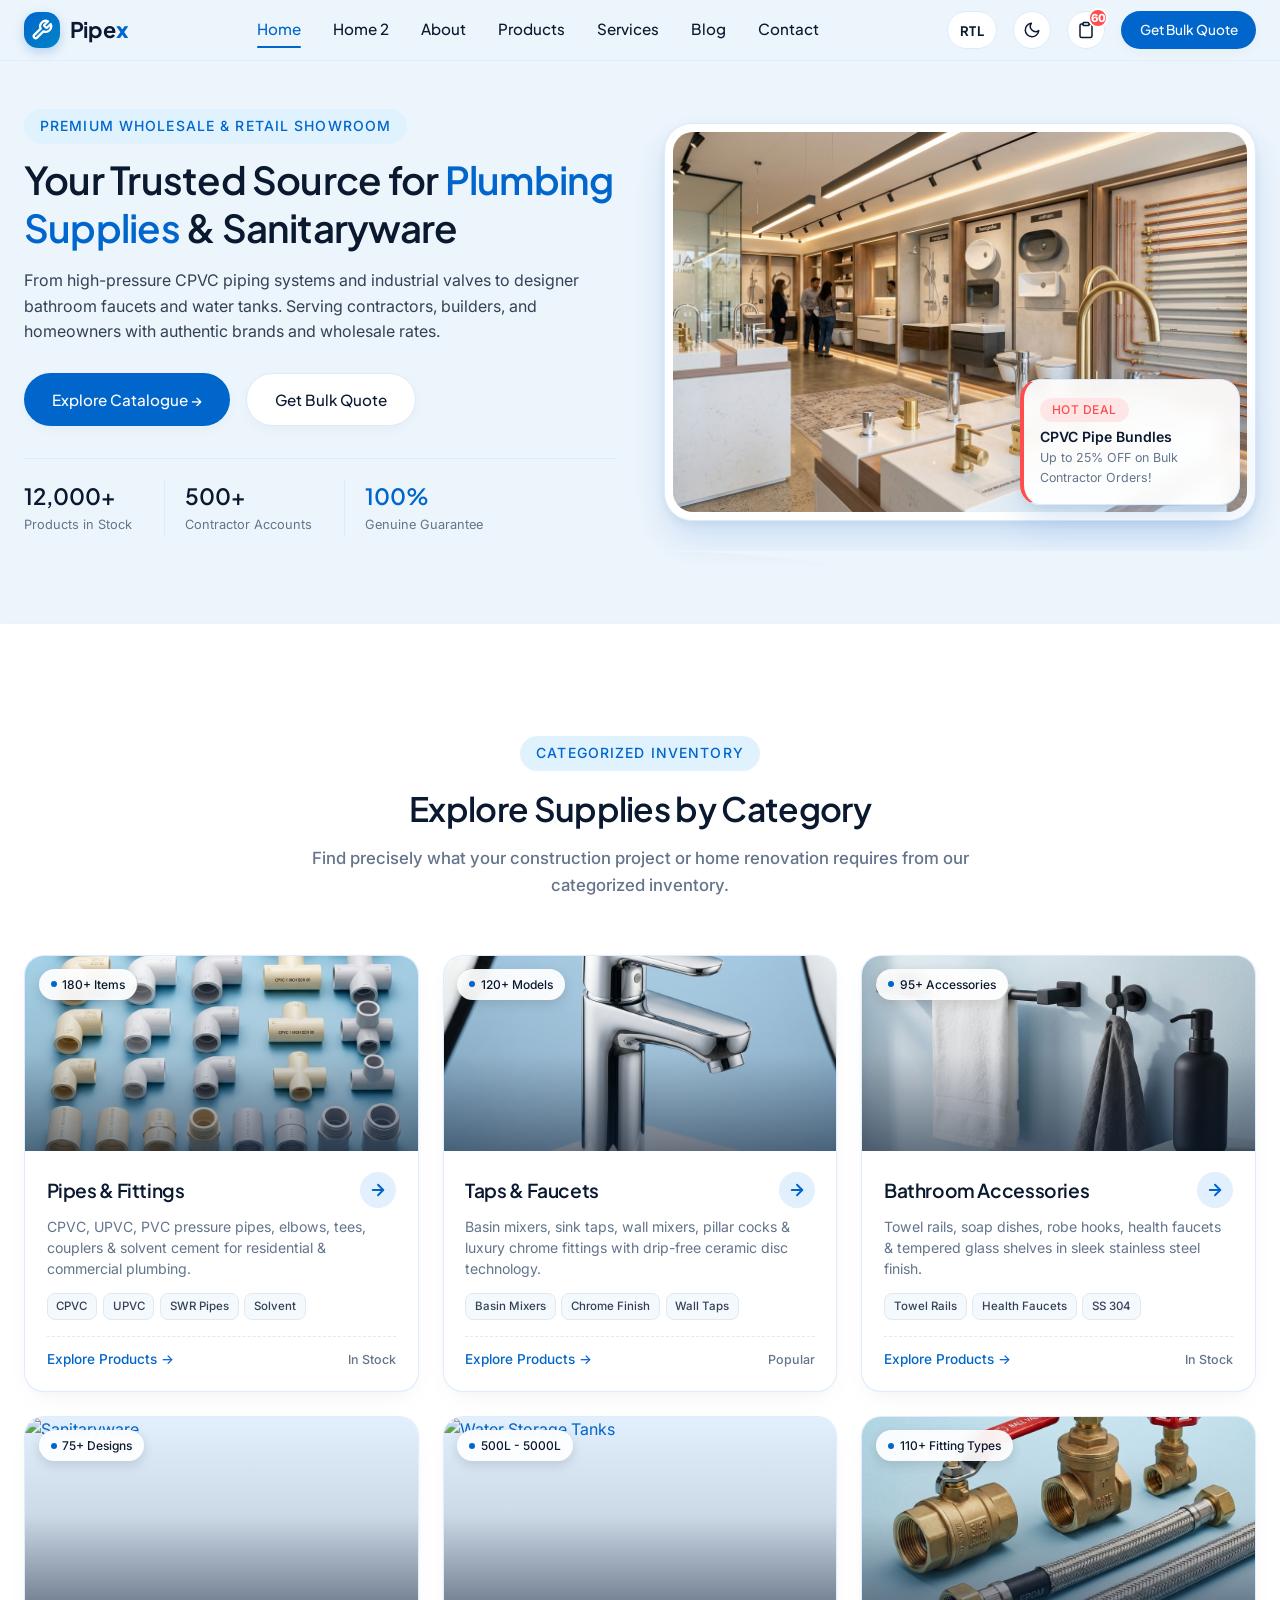
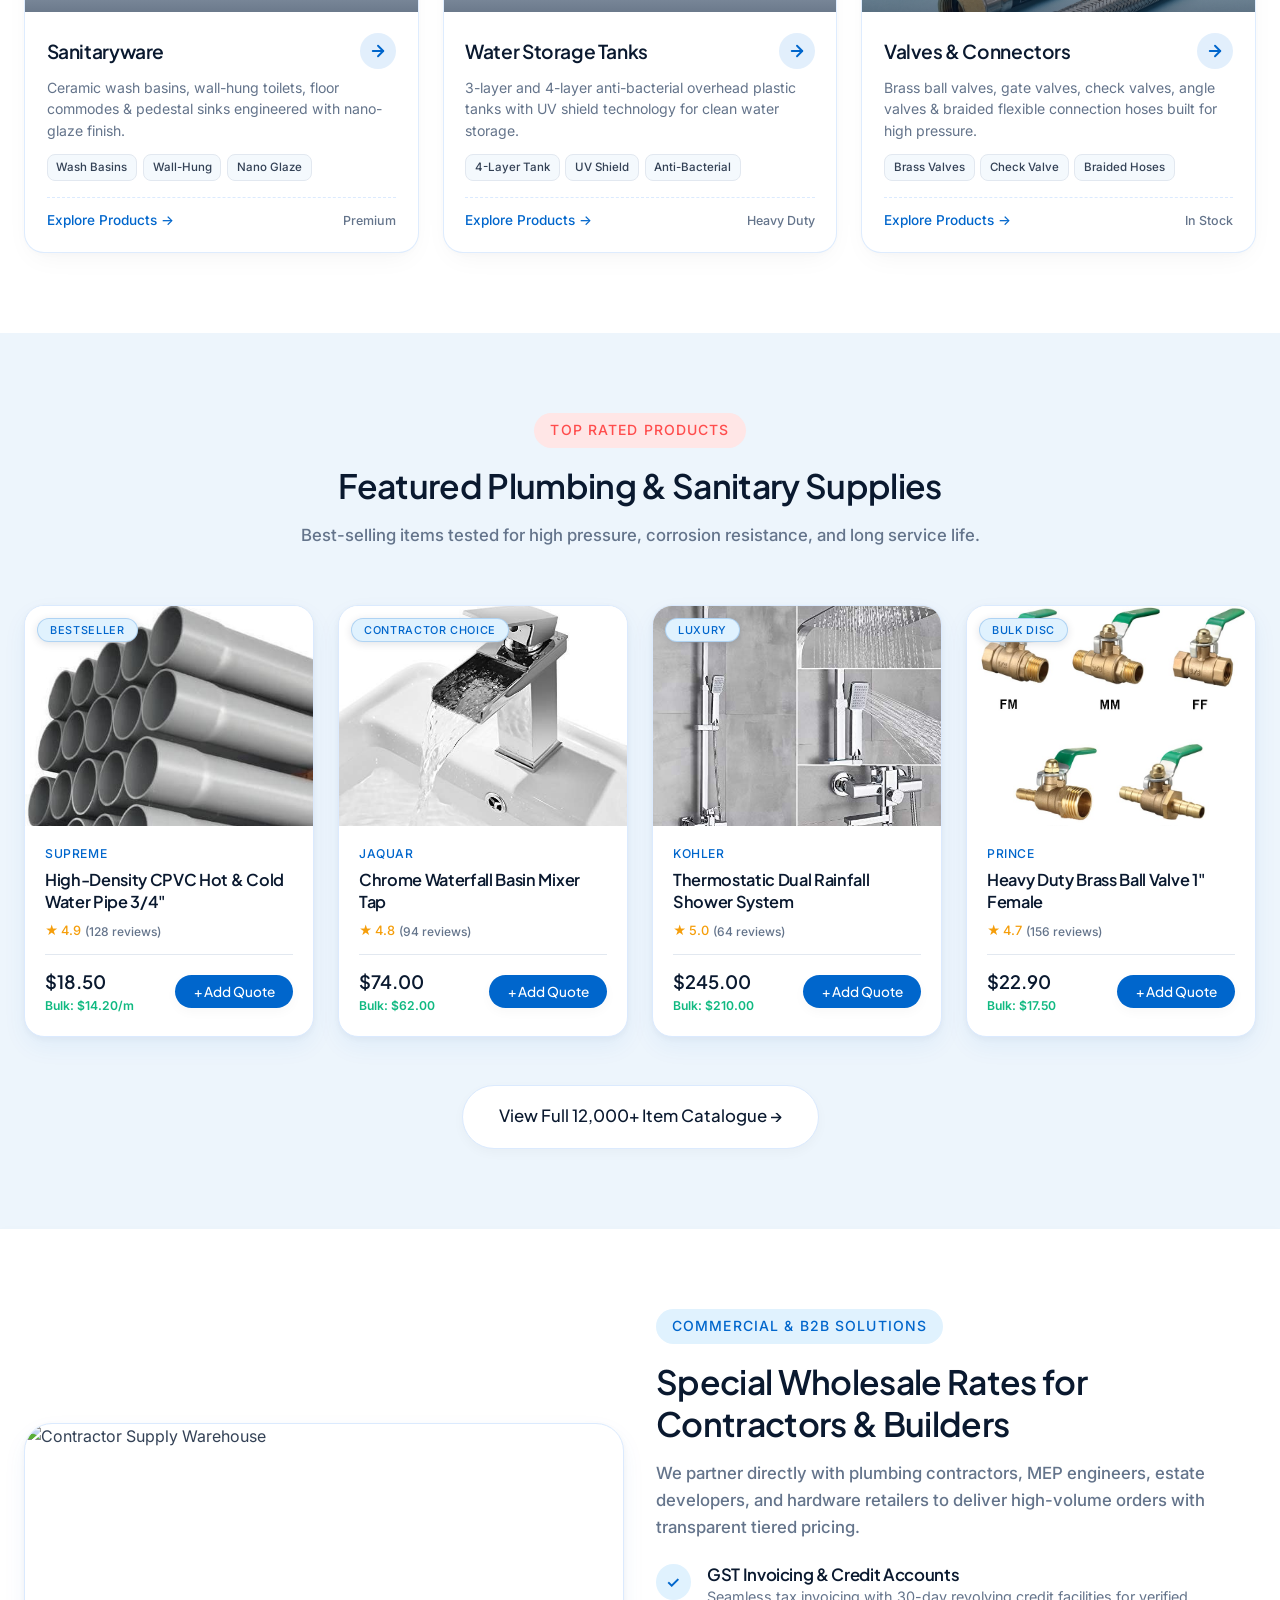
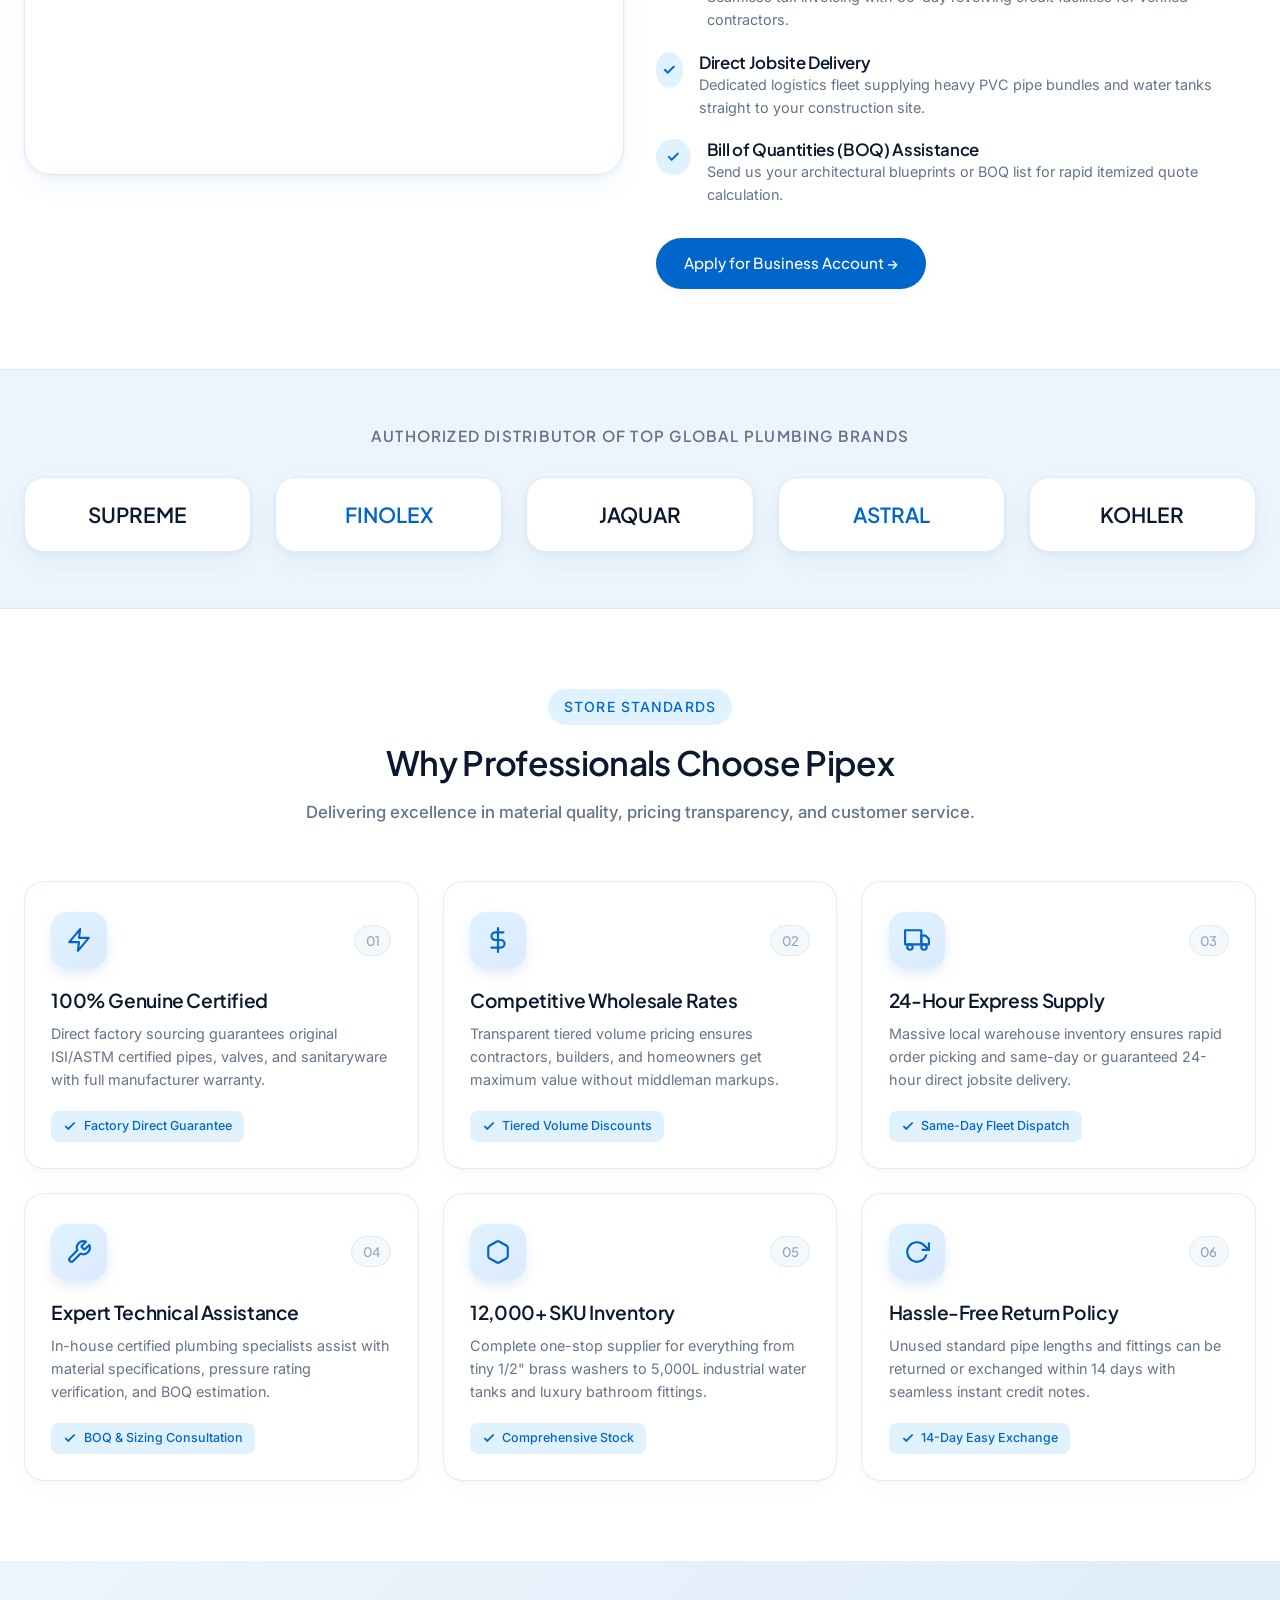
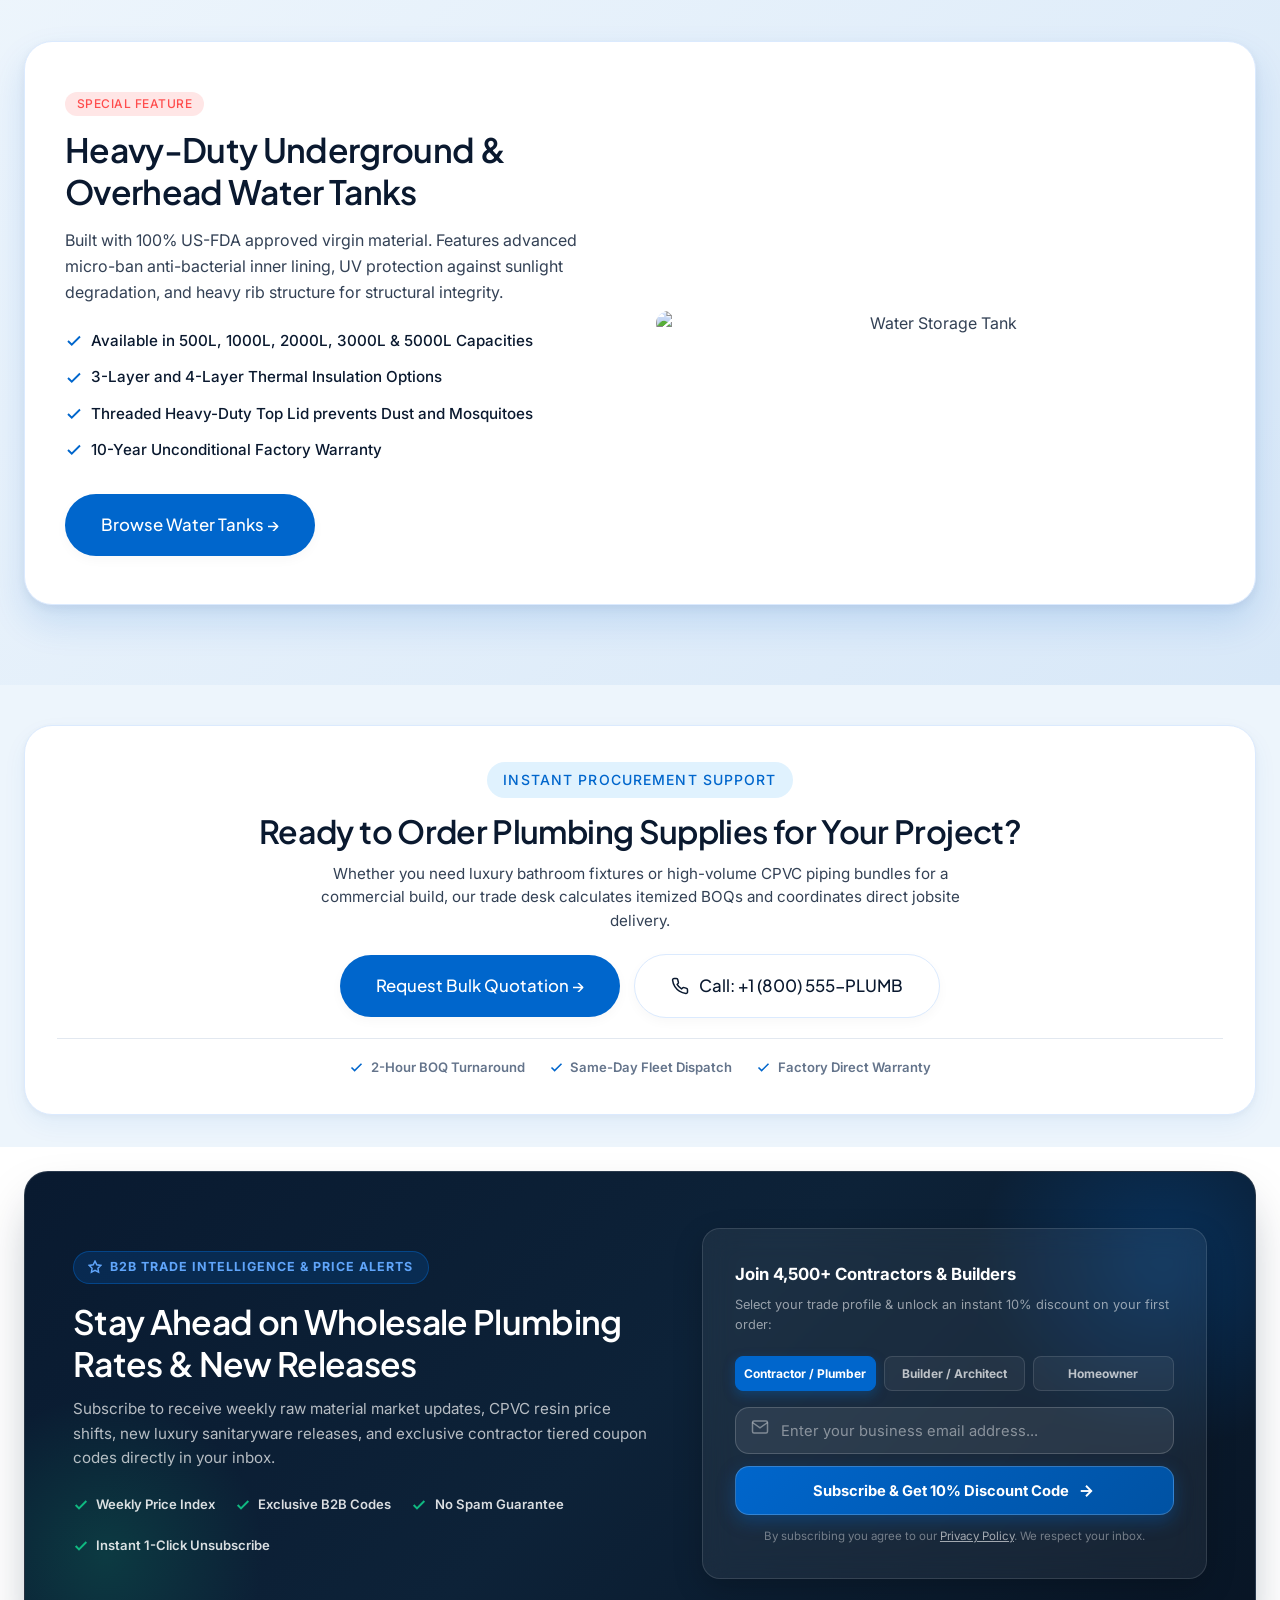
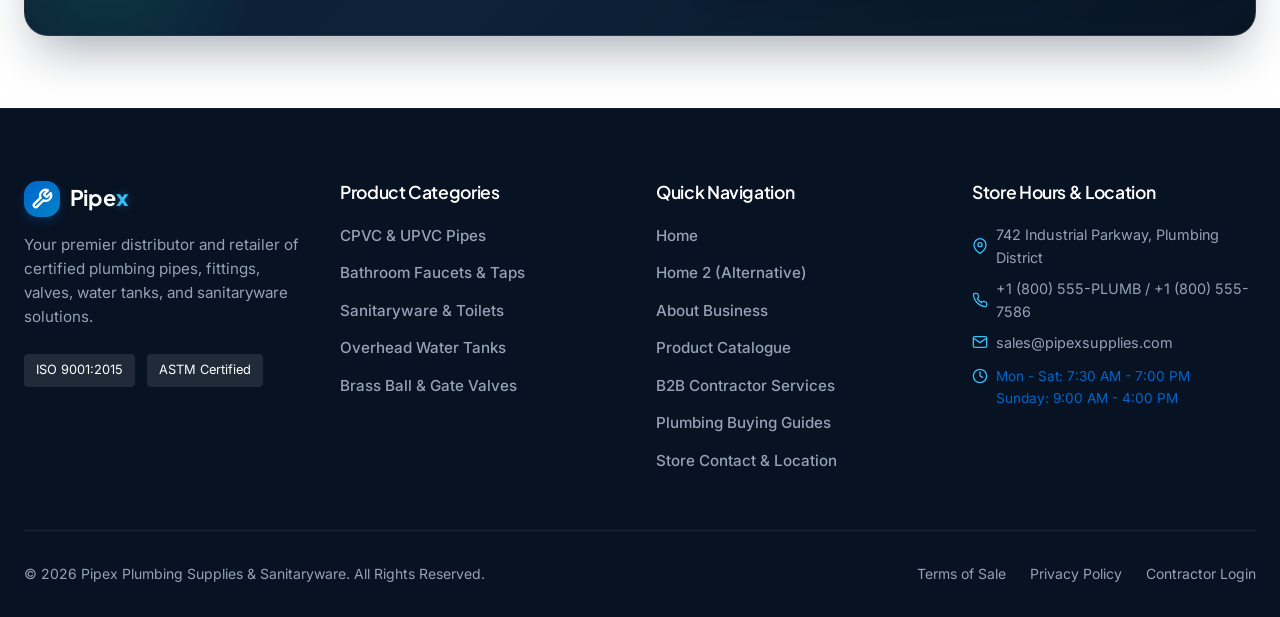
==== commit 47825174: "final commit" ====
--- a/index.html
+++ b/index.html
@@ -25,7 +25,7 @@
                 d="M14.7 6.3a1 1 0 0 0 0 1.4l1.6 1.6a1 1 0 0 0 1.4 0l3.77-3.77a6 6 0 0 1-7.94 7.94l-6.91 6.91a2.12 2.12 0 0 1-3-3l6.91-6.91a6 6 0 0 1 7.94-7.94l-3.76 3.76z" />
             </svg>
           </div>
-          <div>Pipe<span>x</span></div>
+          <div class="brand-text">Pipe<span class="brand-accent">x</span></div>
         </a>
 
         <ul class="nav-menu">
@@ -74,7 +74,7 @@
               d="M14.7 6.3a1 1 0 0 0 0 1.4l1.6 1.6a1 1 0 0 0 1.4 0l3.77-3.77a6 6 0 0 1-7.94 7.94l-6.91 6.91a2.12 2.12 0 0 1-3-3l6.91-6.91a6 6 0 0 1 7.94-7.94l-3.76 3.76z" />
           </svg>
         </div>
-        <div>Pipe<span>x</span></div>
+        <div class="brand-text">Pipe<span class="brand-accent">x</span></div>
       </a>
       <button id="mobile-drawer-close" style="font-size: 1.5rem; color: var(--text-primary);">✕</button>
     </div>
@@ -1035,7 +1035,8 @@
                   d="M14.7 6.3a1 1 0 0 0 0 1.4l1.6 1.6a1 1 0 0 0 1.4 0l3.77-3.77a6 6 0 0 1-7.94 7.94l-6.91 6.91a2.12 2.12 0 0 1-3-3l6.91-6.91a6 6 0 0 1 7.94-7.94l-3.76 3.76z" />
               </svg>
             </div>
-            <div style="color:#ffffff;">Pipe<span style="color:var(--accent-blue-light);">x</span></div>
+            <div class="brand-text" style="color:#ffffff;">Pipe<span class="brand-accent"
+                style="color:#38bdf8;">x</span></div>
           </a>
           <p>Your premier distributor and retailer of certified plumbing pipes, fittings, valves, water tanks, and
             sanitaryware solutions.</p>
--- a/css/styles.css
+++ b/css/styles.css
@@ -986,9 +986,11 @@
   align-items: center;
   gap: 0.6rem;
   font-family: var(--font-heading);
-  font-size: 1.3rem;
-  font-weight: 600;
+  font-size: 1.35rem;
+  font-weight: 700;
   color: var(--text-primary);
+  letter-spacing: -0.02em;
+  text-decoration: none;
 }
 
 .brand-icon {
@@ -1001,10 +1003,21 @@
   align-items: center;
   justify-content: center;
   box-shadow: 0 4px 12px var(--accent-blue-glow);
-}
-
-.brand-logo span {
-  color: var(--accent-blue);
+  flex-shrink: 0;
+}
+
+.brand-logo .brand-text {
+  display: inline-flex;
+  align-items: center;
+  font-weight: 700;
+  color: inherit;
+}
+
+.brand-logo span,
+.brand-logo .brand-accent {
+  color: var(--accent-blue);
+  font-weight: 800;
+  display: inline;
 }
 
 .nav-menu {
@@ -4763,4 +4776,47 @@
 [style*="font-weight:700"][style*="color:var(--accent-blue)"],
 [style*="font-weight: 700"][style*="color:var(--accent-blue)"] {
   font-weight: 600 !important;
+}
+
+/* ==========================================================================
+   Brand Logo & Footer Text Visibility Fixes
+   ========================================================================== */
+.brand-logo,
+.brand-logo .brand-text {
+  font-weight: 700 !important;
+  letter-spacing: -0.01em;
+}
+
+.brand-logo span,
+.brand-logo .brand-accent {
+  font-weight: 800 !important;
+}
+
+/* Site Footer Brand Logo - Always Crystal Clear on Dark Canvas (#071222) */
+.site-footer .brand-logo,
+.footer-brand .brand-logo {
+  color: #ffffff !important;
+}
+
+.site-footer .brand-logo div,
+.site-footer .brand-logo .brand-text,
+.footer-brand .brand-logo div,
+.footer-brand .brand-logo .brand-text {
+  color: #ffffff !important;
+  font-weight: 700 !important;
+  font-size: 1.35rem !important;
+  letter-spacing: -0.01em;
+  opacity: 1 !important;
+  visibility: visible !important;
+}
+
+.site-footer .brand-logo span,
+.site-footer .brand-logo .brand-accent,
+.footer-brand .brand-logo span,
+.footer-brand .brand-logo .brand-accent {
+  color: #38bdf8 !important; /* High contrast vibrant sky-blue (contrast 9.7:1 on #071222) */
+  font-weight: 800 !important;
+  opacity: 1 !important;
+  visibility: visible !important;
+  text-shadow: 0 0 10px rgba(56, 189, 248, 0.4);
 }
